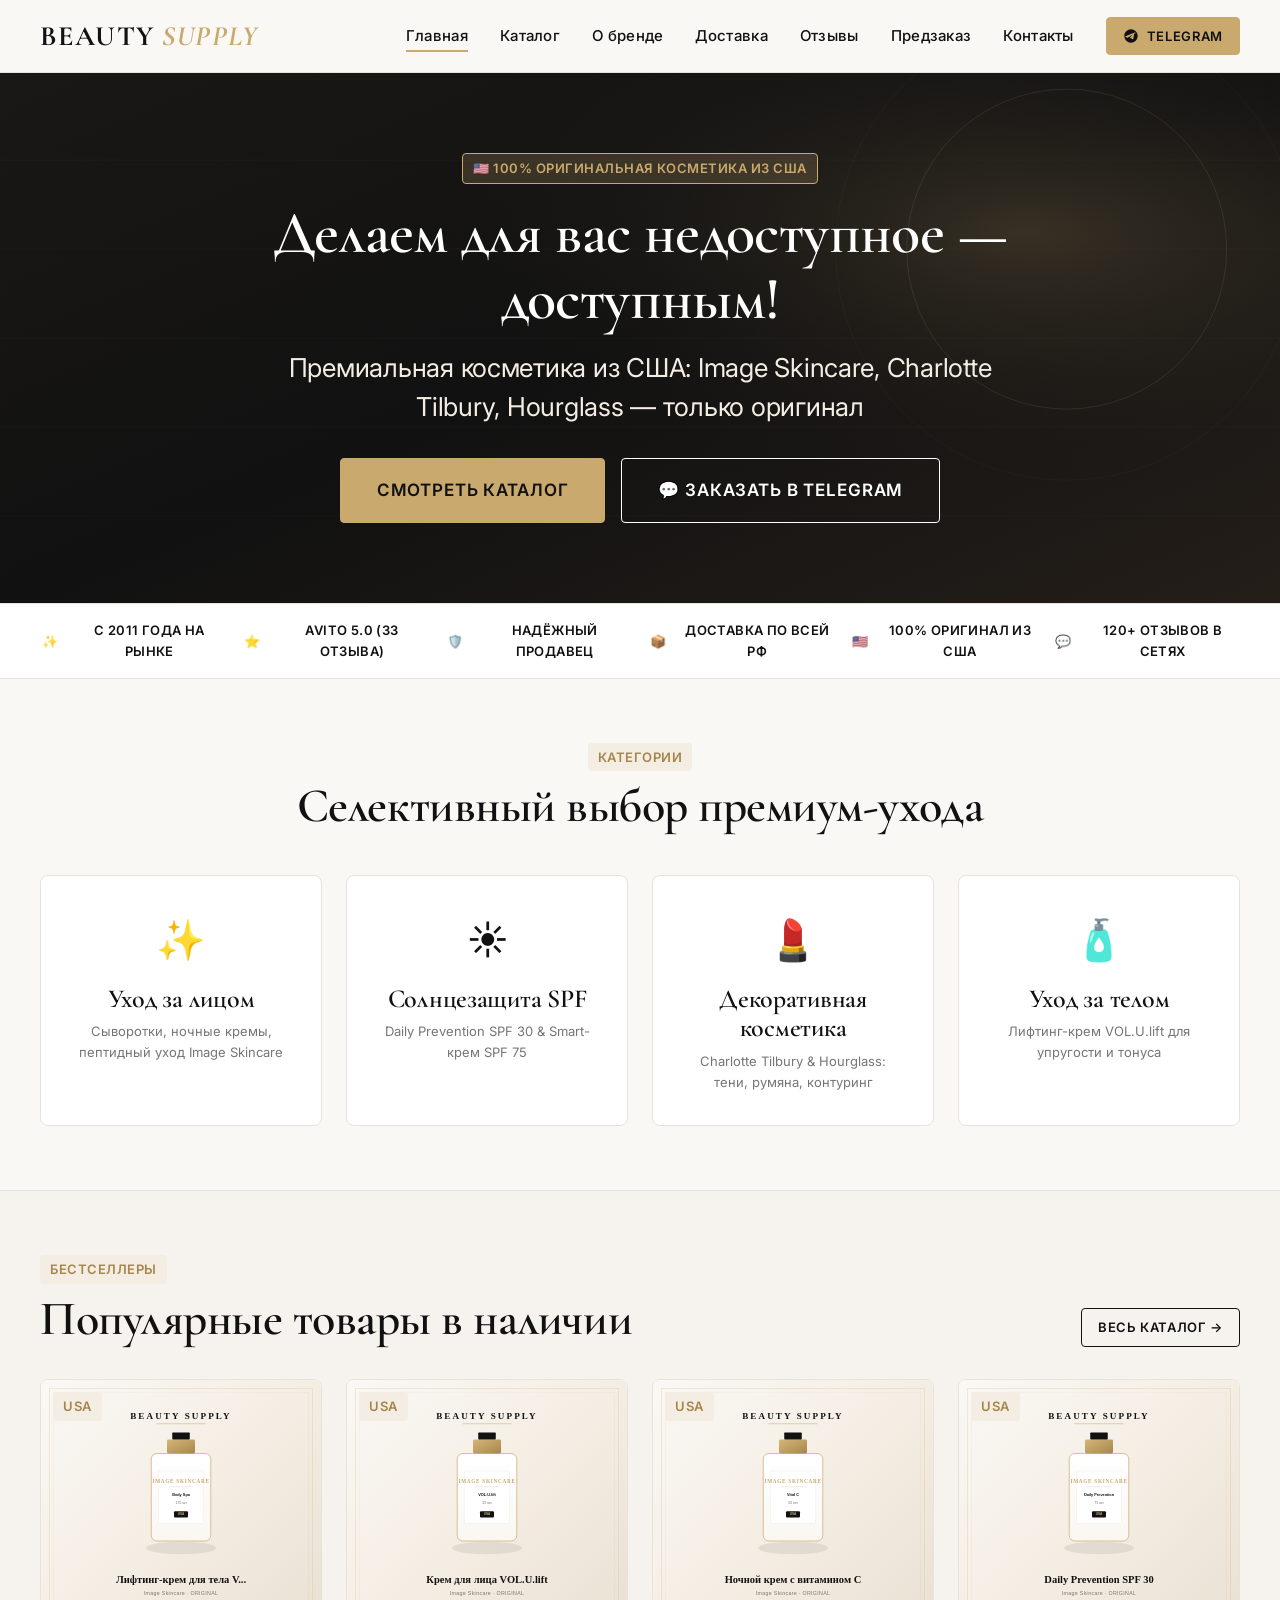
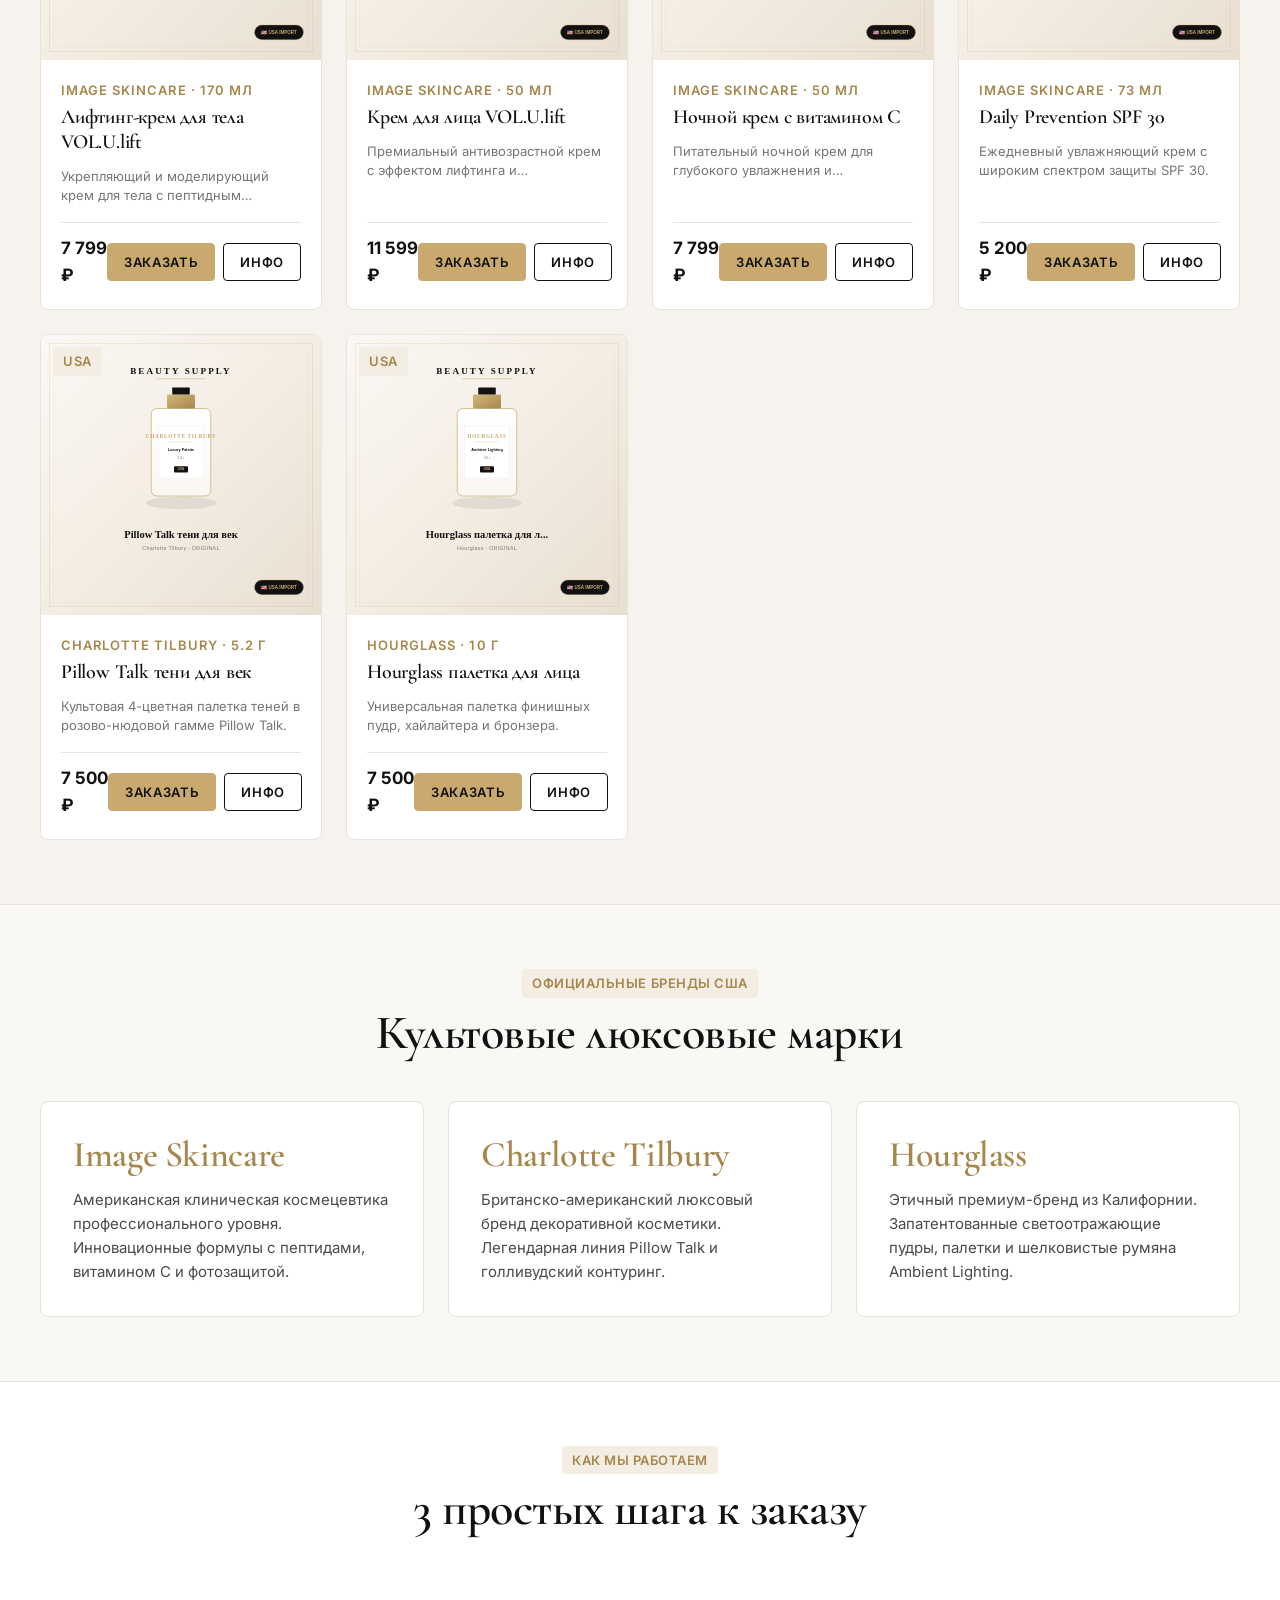
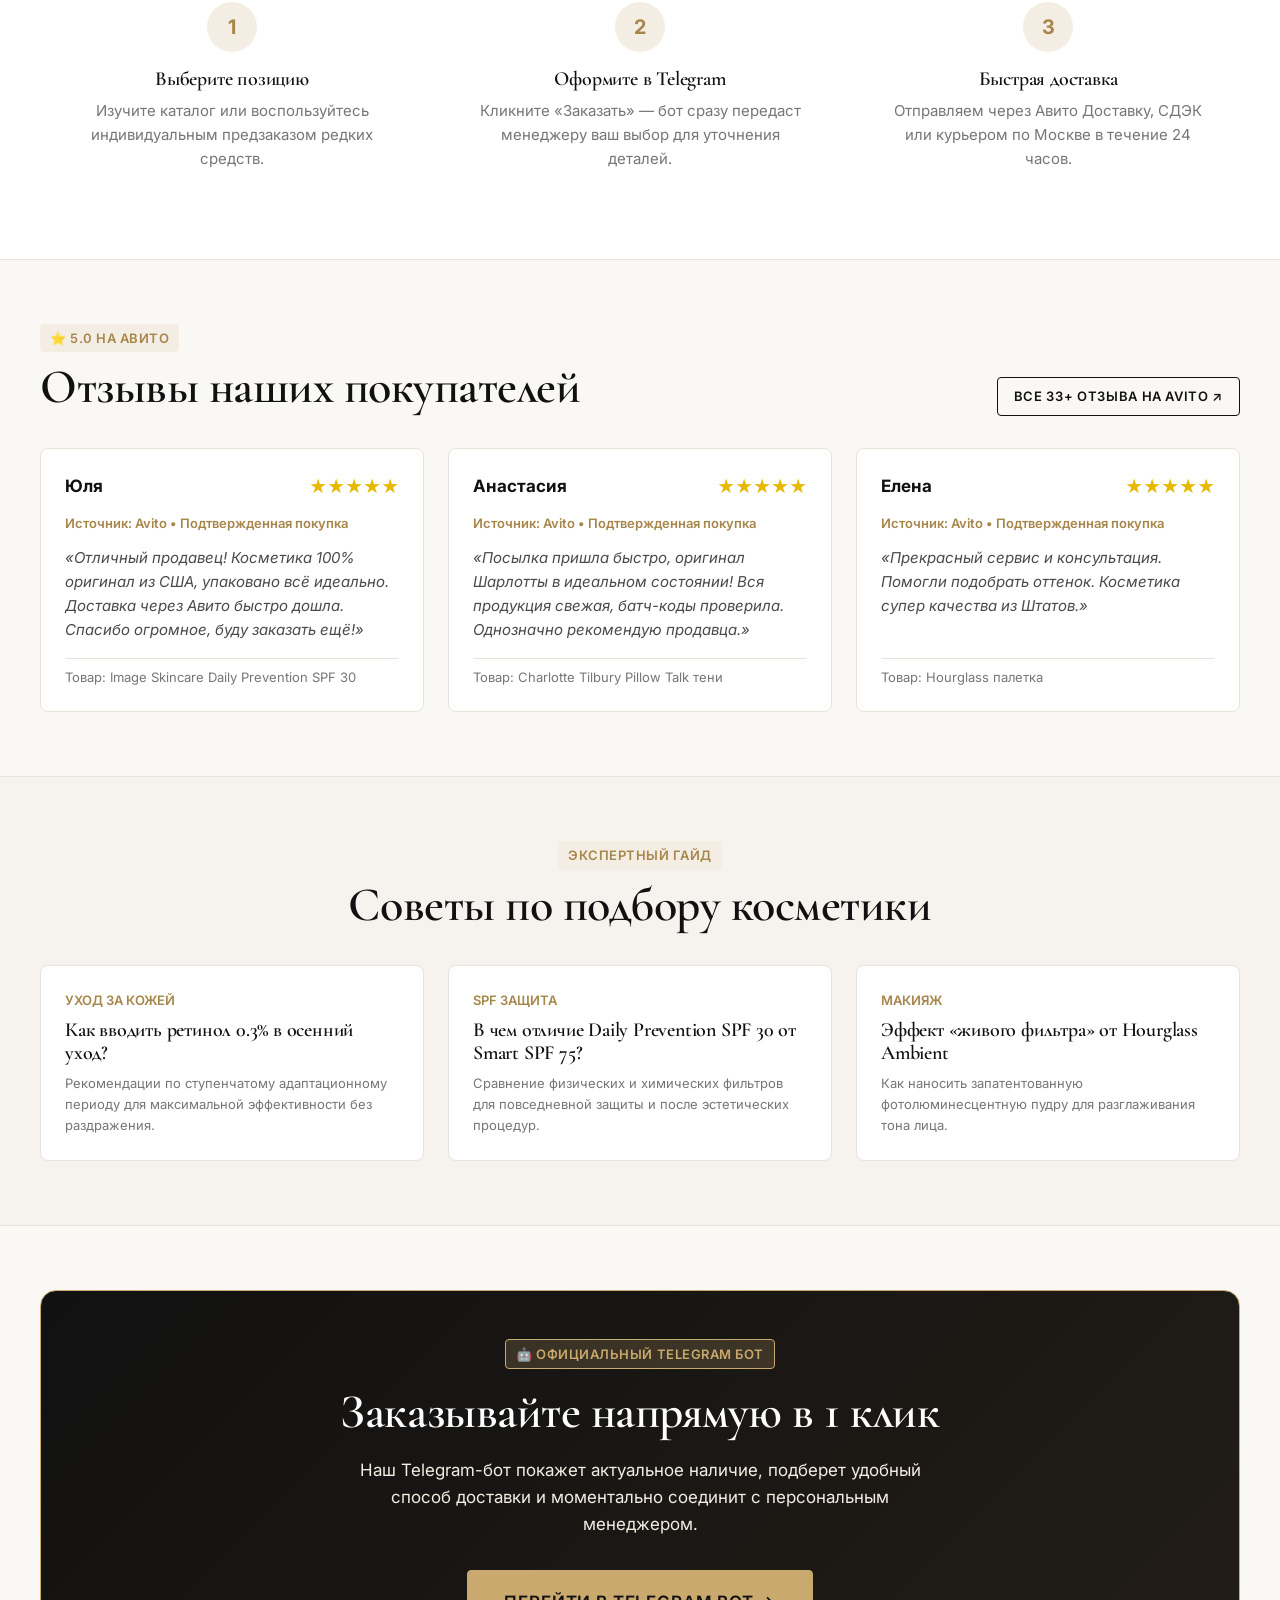
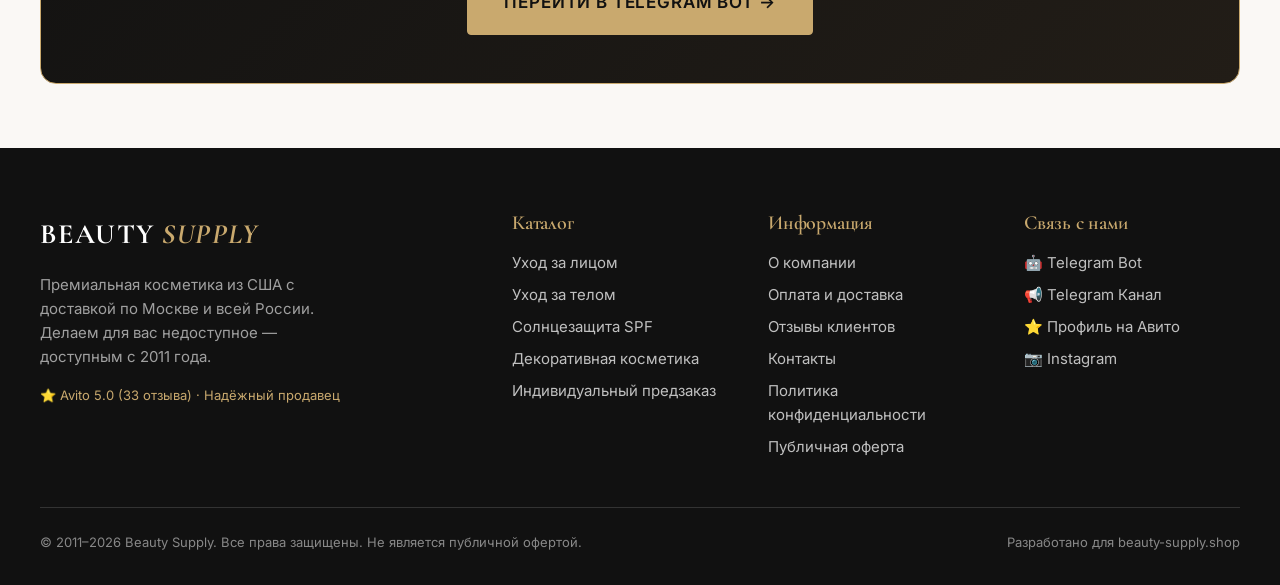
==== index.html @ a544a855 "feat: homepage with hero, trust bar, bestsellers, reviews Co-authored-by: arena-agent <297053741+are" ====
<!DOCTYPE html>
<html lang="ru">
<head>
  <meta charset="UTF-8">
  <meta name="viewport" content="width=device-width, initial-scale=1.0">
  <title>Beauty Supply — Премиальная косметика из США в России</title>
  <meta name="description" content="Официальный поставщик оригинальной косметики из США: Image Skincare, Charlotte Tilbury, Hourglass. Доставка по Москве и всей России. Гарантия подлинности.">
  
  <!-- Canonical & Favicon -->
  <link rel="canonical" href="https://beautysupplymsk.github.io/1/">
  <link rel="icon" type="image/svg+xml" href="./assets/icons/favicon.svg">

  <!-- Open Graph / Social -->
  <meta property="og:type" content="website">
  <meta property="og:url" content="https://beautysupplymsk.github.io/1/">
  <meta property="og:title" content="Beauty Supply — Премиальная косметика из США">
  <meta property="og:description" content="Делаем для вас недоступное — доступным! Премиальная косметика из США: Image Skincare, Charlotte Tilbury, Hourglass.">
  <meta property="og:image" content="./assets/images/og-default.svg">

  <!-- Twitter Card -->
  <meta name="twitter:card" content="summary_large_image">
  <meta name="twitter:title" content="Beauty Supply — Премиальная косметика из США">
  <meta name="twitter:description" content="Делаем для вас недоступное — доступным! 100% оригинал из США.">
  <meta name="twitter:image" content="./assets/images/og-default.svg">

  <!-- Stylesheets -->
  <link rel="stylesheet" href="./styles/main.css">

  <!-- Structured Data: Organization -->
  <script type="application/ld+json">
  {
    "@context": "https://schema.org",
    "@type": "Organization",
    "name": "Beauty Supply",
    "url": "https://beautysupplymsk.github.io/1/",
    "logo": "https://beautysupplymsk.github.io/1/assets/icons/favicon.svg",
    "description": "Премиальная косметика из США с доставкой по Москве и всей России. Делаем для вас недоступное — доступным!",
    "sameAs": [
      "https://t.me/beautysupplymsk",
      "https://instagram.com/beautysupplymsk",
      "https://www.avito.ru/user/7d5cc17e554a6f4d901ec51bdd907f7b/profile"
    ],
    "aggregateRating": {
      "@type": "AggregateRating",
      "ratingValue": "5.0",
      "reviewCount": "33",
      "bestRating": "5",
      "worstRating": "1"
    }
  }
  </script>

  <!-- [TODO:OWNER] Analytics Placeholders -->
  <!-- Yandex.Metrika counter -->
  <!--
  <script type="text/javascript">
     (function(m,e,t,r,i,k,a){m[i]=m[i]||function(){(m[i].a=m[i].a||[]).push(arguments)};
     m[i].l=1*new Date();
     for (var j = 0; j < document.scripts.length; j++) {if (document.scripts[j].src === r) { return; }}
     k=e.createElement(t),a=e.getElementsByTagName(t)[0],k.async=1,k.src=r,a.parentNode.insertBefore(k,a)})
     (window, document, "script", "https://mc.yandex.ru/metrika/tag.js", "ym");
     ym([TODO:OWNER: COUNTER_ID], "init", { clickmap:true, trackLinks:true, accurateTrackBounce:true, webvisor:true });
  </script>
  -->
  <!-- GA4 counter -->
  <!--
  <script async src="https://www.googletagmanager.com/gtag/js?id=[TODO:OWNER: GA4_MEASUREMENT_ID]"></script>
  <script>
    window.dataLayer = window.dataLayer || [];
    function gtag(){dataLayer.push(arguments);}
    gtag('js', new Date());
    gtag('config', '[TODO:OWNER: GA4_MEASUREMENT_ID]');
  </script>
  -->
</head>
<body>

  <!-- Block 1: Header / Nav -->
  <header id="site-header" class="site-header"></header>

  <main>
    <!-- Block 2: Hero Section -->
    <section class="hero-section" style="background: url('./assets/images/hero.svg') center/cover no-repeat; color: #FFFFFF; padding: var(--space-20) 0; position: relative;">
      <div class="container" style="max-width: 900px; text-align: center;">
        <span class="badge" style="background: rgba(201,169,110,0.2); color: var(--color-accent); border: 1px solid var(--color-accent); margin-bottom: var(--space-4);">
          🇺🇸 100% Оригинальная Косметика из США
        </span>
        <h1 style="color: #FFFFFF; font-size: var(--text-hero); margin-bottom: var(--space-4); line-height: 1.1;">
          Делаем для вас недоступное — доступным!
        </h1>
        <h2 style="color: var(--color-accent-light); font-size: var(--text-xl); font-family: var(--font-body); font-weight: 400; margin-bottom: var(--space-8); max-width: 750px; margin-left: auto; margin-right: auto; line-height: 1.5;">
          Премиальная косметика из США: Image Skincare, Charlotte Tilbury, Hourglass — только оригинал
        </h2>
        <div class="flex flex-center" style="gap: var(--space-4); flex-wrap: wrap;">
          <a href="./pages/catalog.html" class="btn btn-accent btn-lg">
            Смотреть каталог
          </a>
          <a href="https://t.me/BEAUTYSUPPLYMSKBOT" target="_blank" rel="noopener noreferrer" class="btn btn-outline btn-lg" style="color: #FFFFFF; border-color: #FFFFFF;">
            💬 Заказать в Telegram
          </a>
        </div>
      </div>
    </section>

    <!-- Block 3: Trust Bar -->
    <div id="trust-bar-container"></div>

    <!-- Block 4: Categories Showcase -->
    <section class="section">
      <div class="container">
        <div style="text-align: center; margin-bottom: var(--space-10);">
          <span class="badge">Категории</span>
          <h2 style="margin-top: var(--space-2);">Селективный выбор премиум-ухода</h2>
        </div>
        <div class="grid" style="grid-template-columns: repeat(auto-fit, minmax(260px, 1fr));">
          <a href="./pages/catalog.html?category=face-care" class="category-card" style="background: var(--color-surface); border: 1px solid var(--color-border); padding: var(--space-8); border-radius: var(--radius-md); text-align: center; transition: all var(--transition-normal);">
            <div style="font-size: 2.5rem; margin-bottom: var(--space-3);">✨</div>
            <h3 style="font-size: var(--text-xl); margin-bottom: var(--space-2);">Уход за лицом</h3>
            <p style="font-size: var(--text-xs); color: var(--color-muted);">Сыворотки, ночные кремы, пептидный уход Image Skincare</p>
          </a>
          <a href="./pages/catalog.html?category=spf" class="category-card" style="background: var(--color-surface); border: 1px solid var(--color-border); padding: var(--space-8); border-radius: var(--radius-md); text-align: center; transition: all var(--transition-normal);">
            <div style="font-size: 2.5rem; margin-bottom: var(--space-3);">☀️</div>
            <h3 style="font-size: var(--text-xl); margin-bottom: var(--space-2);">Солнцезащита SPF</h3>
            <p style="font-size: var(--text-xs); color: var(--color-muted);">Daily Prevention SPF 30 & Smart-крем SPF 75</p>
          </a>
          <a href="./pages/catalog.html?category=makeup" class="category-card" style="background: var(--color-surface); border: 1px solid var(--color-border); padding: var(--space-8); border-radius: var(--radius-md); text-align: center; transition: all var(--transition-normal);">
            <div style="font-size: 2.5rem; margin-bottom: var(--space-3);">💄</div>
            <h3 style="font-size: var(--text-xl); margin-bottom: var(--space-2);">Декоративная косметика</h3>
            <p style="font-size: var(--text-xs); color: var(--color-muted);">Charlotte Tilbury & Hourglass: тени, румяна, контуринг</p>
          </a>
          <a href="./pages/catalog.html?category=body-care" class="category-card" style="background: var(--color-surface); border: 1px solid var(--color-border); padding: var(--space-8); border-radius: var(--radius-md); text-align: center; transition: all var(--transition-normal);">
            <div style="font-size: 2.5rem; margin-bottom: var(--space-3);">🧴</div>
            <h3 style="font-size: var(--text-xl); margin-bottom: var(--space-2);">Уход за телом</h3>
            <p style="font-size: var(--text-xs); color: var(--color-muted);">Лифтинг-крем VOL.U.lift для упругости и тонуса</p>
          </a>
        </div>
      </div>
    </section>

    <!-- Block 5: Bestsellers Section -->
    <section class="section" style="background-color: var(--color-surface-elevated); border-top: 1px solid var(--color-border); border-bottom: 1px solid var(--color-border);">
      <div class="container">
        <div style="display: flex; justify-content: space-between; align-items: flex-end; margin-bottom: var(--space-8); flex-wrap: wrap; gap: var(--space-4);">
          <div>
            <span class="badge">Бестселлеры</span>
            <h2 style="margin-top: var(--space-2);">Популярные товары в наличии</h2>
          </div>
          <a href="./pages/catalog.html" class="btn btn-outline btn-sm">Весь каталог →</a>
        </div>
        
        <div id="bestsellers-grid" class="grid" style="grid-template-columns: repeat(auto-fill, minmax(280px, 1fr));">
          <!-- Populated via JS -->
        </div>
      </div>
    </section>

    <!-- Block 6: Brands Showcase -->
    <section class="section">
      <div class="container">
        <div style="text-align: center; margin-bottom: var(--space-10);">
          <span class="badge">Официальные бренды США</span>
          <h2 style="margin-top: var(--space-2);">Культовые люксовые марки</h2>
        </div>
        <div class="grid" style="grid-template-columns: repeat(auto-fit, minmax(300px, 1fr));">
          <div style="background: var(--color-surface); padding: var(--space-8); border: 1px solid var(--color-border); border-radius: var(--radius-md);">
            <h3 style="font-size: var(--text-2xl); color: var(--color-accent-dark); margin-bottom: var(--space-3);">Image Skincare</h3>
            <p style="font-size: var(--text-sm);">Американская клиническая космецевтика профессионального уровня. Инновационные формулы с пептидами, витамином C и фотозащитой.</p>
          </div>
          <div style="background: var(--color-surface); padding: var(--space-8); border: 1px solid var(--color-border); border-radius: var(--radius-md);">
            <h3 style="font-size: var(--text-2xl); color: var(--color-accent-dark); margin-bottom: var(--space-3);">Charlotte Tilbury</h3>
            <p style="font-size: var(--text-sm);">Британско-американский люксовый бренд декоративной косметики. Легендарная линия Pillow Talk и голливудский контуринг.</p>
          </div>
          <div style="background: var(--color-surface); padding: var(--space-8); border: 1px solid var(--color-border); border-radius: var(--radius-md);">
            <h3 style="font-size: var(--text-2xl); color: var(--color-accent-dark); margin-bottom: var(--space-3);">Hourglass</h3>
            <p style="font-size: var(--text-sm);">Этичный премиум-бренд из Калифорнии. Запатентованные светоотражающие пудры, палетки и шелковистые румяна Ambient Lighting.</p>
          </div>
        </div>
      </div>
    </section>

    <!-- Block 7: How It Works / Order Process -->
    <section class="section" style="background: var(--color-surface); border-top: 1px solid var(--color-border); border-bottom: 1px solid var(--color-border);">
      <div class="container">
        <div style="text-align: center; margin-bottom: var(--space-10);">
          <span class="badge">Как мы работаем</span>
          <h2 style="margin-top: var(--space-2);">3 простых шага к заказу</h2>
        </div>
        <div class="grid" style="grid-template-columns: repeat(auto-fit, minmax(260px, 1fr)); text-align: center;">
          <div style="padding: var(--space-6);">
            <div style="width: 50px; height: 50px; border-radius: 50%; background: var(--color-accent-light); color: var(--color-accent-dark); display: flex; align-items: center; justify-content: center; font-weight: 700; font-size: 1.25rem; margin: 0 auto var(--space-4);">1</div>
            <h3 style="font-size: var(--text-lg); margin-bottom: var(--space-2);">Выберите позицию</h3>
            <p style="font-size: var(--text-sm); color: var(--color-muted);">Изучите каталог или воспользуйтесь индивидуальным предзаказом редких средств.</p>
          </div>
          <div style="padding: var(--space-6);">
            <div style="width: 50px; height: 50px; border-radius: 50%; background: var(--color-accent-light); color: var(--color-accent-dark); display: flex; align-items: center; justify-content: center; font-weight: 700; font-size: 1.25rem; margin: 0 auto var(--space-4);">2</div>
            <h3 style="font-size: var(--text-lg); margin-bottom: var(--space-2);">Оформите в Telegram</h3>
            <p style="font-size: var(--text-sm); color: var(--color-muted);">Кликните «Заказать» — бот сразу передаст менеджеру ваш выбор для уточнения деталей.</p>
          </div>
          <div style="padding: var(--space-6);">
            <div style="width: 50px; height: 50px; border-radius: 50%; background: var(--color-accent-light); color: var(--color-accent-dark); display: flex; align-items: center; justify-content: center; font-weight: 700; font-size: 1.25rem; margin: 0 auto var(--space-4);">3</div>
            <h3 style="font-size: var(--text-lg); margin-bottom: var(--space-2);">Быстрая доставка</h3>
            <p style="font-size: var(--text-sm); color: var(--color-muted);">Отправляем через Авито Доставку, СДЭК или курьером по Москве в течение 24 часов.</p>
          </div>
        </div>
      </div>
    </section>

    <!-- Block 8: Reviews Section -->
    <section class="section">
      <div class="container">
        <div style="display: flex; justify-content: space-between; align-items: flex-end; margin-bottom: var(--space-8); flex-wrap: wrap; gap: var(--space-4);">
          <div>
            <span class="badge">⭐ 5.0 на Авито</span>
            <h2 style="margin-top: var(--space-2);">Отзывы наших покупателей</h2>
          </div>
          <a href="https://www.avito.ru/user/7d5cc17e554a6f4d901ec51bdd907f7b/profile" target="_blank" rel="noopener noreferrer" class="btn btn-outline btn-sm">
            Все 33+ отзыва на Avito ↗
          </a>
        </div>
        <div id="reviews-grid" class="grid" style="grid-template-columns: repeat(auto-fit, minmax(300px, 1fr));">
          <!-- Populated via JS -->
        </div>
      </div>
    </section>

    <!-- Block 9: Beauty Guide Teaser -->
    <section class="section" style="background-color: var(--color-surface-elevated); border-top: 1px solid var(--color-border); border-bottom: 1px solid var(--color-border);">
      <div class="container">
        <div style="text-align: center; margin-bottom: var(--space-8);">
          <span class="badge">Экспертный гайд</span>
          <h2 style="margin-top: var(--space-2);">Советы по подбору косметики</h2>
        </div>
        <div class="grid" style="grid-template-columns: repeat(auto-fit, minmax(300px, 1fr));">
          <div style="background: var(--color-surface); padding: var(--space-6); border-radius: var(--radius-md); border: 1px solid var(--color-border);">
            <div style="color: var(--color-accent-dark); font-size: var(--text-xs); font-weight: 600; text-transform: uppercase; margin-bottom: var(--space-2);">Уход за кожей</div>
            <h3 style="font-size: var(--text-lg); margin-bottom: var(--space-2);">Как вводить ретинол 0.3% в осенний уход?</h3>
            <p style="font-size: var(--text-xs); color: var(--color-muted);">Рекомендации по ступенчатому адаптационному периоду для максимальной эффективности без раздражения.</p>
          </div>
          <div style="background: var(--color-surface); padding: var(--space-6); border-radius: var(--radius-md); border: 1px solid var(--color-border);">
            <div style="color: var(--color-accent-dark); font-size: var(--text-xs); font-weight: 600; text-transform: uppercase; margin-bottom: var(--space-2);">SPF Защита</div>
            <h3 style="font-size: var(--text-lg); margin-bottom: var(--space-2);">В чем отличие Daily Prevention SPF 30 от Smart SPF 75?</h3>
            <p style="font-size: var(--text-xs); color: var(--color-muted);">Сравнение физических и химических фильтров для повседневной защиты и после эстетических процедур.</p>
          </div>
          <div style="background: var(--color-surface); padding: var(--space-6); border-radius: var(--radius-md); border: 1px solid var(--color-border);">
            <div style="color: var(--color-accent-dark); font-size: var(--text-xs); font-weight: 600; text-transform: uppercase; margin-bottom: var(--space-2);">Макияж</div>
            <h3 style="font-size: var(--text-lg); margin-bottom: var(--space-2);">Эффект «живого фильтра» от Hourglass Ambient</h3>
            <p style="font-size: var(--text-xs); color: var(--color-muted);">Как наносить запатентованную фотолюминесцентную пудру для разглаживания тона лица.</p>
          </div>
        </div>
      </div>
    </section>

    <!-- Block 10: Telegram Call-To-Action Banner -->
    <section class="section">
      <div class="container">
        <div style="background: linear-gradient(135deg, #111111 0%, #221D17 100%); color: #FFFFFF; padding: var(--space-12) var(--container-pad); border-radius: var(--radius-lg); text-align: center; border: 1px solid var(--color-accent);">
          <span class="badge" style="background: rgba(201,169,110,0.2); color: var(--color-accent); border: 1px solid var(--color-accent); margin-bottom: var(--space-4);">
            🤖 Официальный Telegram Бот
          </span>
          <h2 style="color: #FFFFFF; font-size: var(--text-3xl); margin-bottom: var(--space-4);">
            Заказывайте напрямую в 1 клик
          </h2>
          <p style="color: var(--color-accent-light); max-width: 600px; margin: 0 auto var(--space-8); font-size: var(--text-base);">
            Наш Telegram-бот покажет актуальное наличие, подберет удобный способ доставки и моментально соединит с персональным менеджером.
          </p>
          <a href="https://t.me/BEAUTYSUPPLYMSKBOT" target="_blank" rel="noopener noreferrer" class="btn btn-accent btn-lg">
            Перейти в Telegram Bot →
          </a>
        </div>
      </div>
    </section>
  </main>

  <!-- Block 11: Footer -->
  <div id="site-footer"></div>

  <!-- Scripts -->
  <script src="./scripts/components.js"></script>
  <script src="./scripts/main.js"></script>
  <script>
    document.addEventListener('DOMContentLoaded', () => {
      renderNav('home');
      renderTrustBar('trust-bar-container');
      renderFooter();

      // Load bestsellers
      fetch('./assets/data/products.json')
        .then(res => res.json())
        .then(products => {
          const container = document.getElementById('bestsellers-grid');
          if (container) {
            const bestsellers = products.filter(p => p.isBestseller).slice(0, 6);
            container.innerHTML = bestsellers.map(p => renderProductCard(p)).join('');
          }
        })
        .catch(err => console.error('Error loading products:', err));

      // Load reviews
      fetch('./assets/data/reviews.json')
        .then(res => res.json())
        .then(reviews => {
          const container = document.getElementById('reviews-grid');
          if (container) {
            container.innerHTML = reviews.map(r => renderReviewCard(r)).join('');
          }
        })
        .catch(err => console.error('Error loading reviews:', err));
    });
  </script>
</body>
</html>
---- styles/main.css ----
@import './tokens.css';
@import './base.css';

/* Additional Header / Footer / Card / Layout components styling */

/* Site Navigation */
.site-header {
  position: sticky;
  top: 0;
  z-index: 100;
  background-color: rgba(250, 248, 245, 0.92);
  backdrop-filter: blur(10px);
  -webkit-backdrop-filter: blur(10px);
  border-bottom: 1px solid var(--color-border);
  transition: all var(--transition-normal);
}

.header-inner {
  display: flex;
  align-items: center;
  justify-content: space-between;
  height: 72px;
}

.brand-logo {
  font-family: var(--font-heading);
  font-size: 1.75rem;
  font-weight: 700;
  letter-spacing: 0.05em;
  color: var(--color-primary);
  display: flex;
  align-items: center;
  gap: var(--space-2);
}

.brand-logo .logo-accent {
  color: var(--color-accent);
  font-style: italic;
}

.nav-links {
  display: flex;
  align-items: center;
  gap: var(--space-8);
}

.nav-link {
  font-size: var(--text-sm);
  font-weight: 500;
  letter-spacing: 0.02em;
  color: var(--color-primary);
  position: relative;
  padding: 0.25rem 0;
}

.nav-link::after {
  content: '';
  position: absolute;
  bottom: 0;
  left: 0;
  width: 0;
  height: 2px;
  background-color: var(--color-accent);
  transition: width var(--transition-normal);
}

.nav-link:hover::after,
.nav-link.active::after {
  width: 100%;
}

.mobile-menu-toggle {
  display: none;
  flex-direction: column;
  justify-content: space-between;
  width: 24px;
  height: 18px;
  padding: 0;
}

.mobile-menu-toggle span {
  display: block;
  width: 100%;
  height: 2px;
  background-color: var(--color-primary);
  transition: all var(--transition-fast);
}

@media (max-width: 900px) {
  .mobile-menu-toggle {
    display: flex;
  }
  
  .nav-links {
    position: fixed;
    top: 72px;
    left: 0;
    right: 0;
    bottom: 0;
    background-color: var(--color-surface);
    flex-direction: column;
    align-items: flex-start;
    padding: var(--space-8) var(--container-pad);
    gap: var(--space-6);
    transform: translateY(-100%);
    opacity: 0;
    pointer-events: none;
    transition: all var(--transition-slow);
    z-index: 99;
  }

  .nav-links.is-open {
    transform: translateY(0);
    opacity: 1;
    pointer-events: auto;
  }

  .nav-link {
    font-size: var(--text-lg);
    width: 100%;
    padding-bottom: var(--space-2);
    border-bottom: 1px solid var(--color-border);
  }
}

/* Trust Bar */
.trust-bar {
  background-color: var(--color-surface);
  border-top: 1px solid var(--color-border);
  border-bottom: 1px solid var(--color-border);
  padding: var(--space-4) 0;
}

.trust-grid {
  display: grid;
  grid-template-columns: repeat(auto-fit, minmax(180px, 1fr));
  gap: var(--space-4);
  text-align: center;
}

.trust-item {
  display: flex;
  align-items: center;
  justify-content: center;
  gap: var(--space-3);
  font-size: var(--text-xs);
  font-weight: 600;
  letter-spacing: 0.03em;
  text-transform: uppercase;
  color: var(--color-primary);
}

.trust-icon {
  width: 20px;
  height: 20px;
  color: var(--color-accent);
  flex-shrink: 0;
}

/* Product Card Component */
.product-card {
  background-color: var(--color-surface);
  border: 1px solid var(--color-border);
  border-radius: var(--radius-md);
  overflow: hidden;
  display: flex;
  flex-direction: column;
  transition: all var(--transition-normal);
  position: relative;
}

.product-card:hover {
  border-color: var(--color-accent);
  box-shadow: var(--shadow-md);
  transform: translateY(-3px);
}

.product-card-image-wrap {
  position: relative;
  aspect-ratio: 1 / 1;
  background-color: var(--color-surface-elevated);
  overflow: hidden;
}

.product-card-image {
  width: 100%;
  height: 100%;
  object-fit: cover;
  transition: transform var(--transition-slow);
}

.product-card:hover .product-card-image {
  transform: scale(1.04);
}

.product-card-badge {
  position: absolute;
  top: var(--space-3);
  left: var(--space-3);
  z-index: 2;
}

.product-card-body {
  padding: var(--space-5);
  display: flex;
  flex-direction: column;
  flex-grow: 1;
}

.product-card-brand {
  font-size: var(--text-xs);
  font-weight: 600;
  text-transform: uppercase;
  letter-spacing: 0.08em;
  color: var(--color-accent-dark);
  margin-bottom: var(--space-1);
}

.product-card-title {
  font-family: var(--font-heading);
  font-size: var(--text-lg);
  font-weight: 600;
  line-height: 1.25;
  color: var(--color-primary);
  margin-bottom: var(--space-3);
}

.product-card-desc {
  font-size: var(--text-xs);
  color: var(--color-muted);
  margin-bottom: var(--space-4);
  line-height: 1.5;
  display: -webkit-box;
  -webkit-line-clamp: 2;
  -webkit-box-orient: vertical;
  overflow: hidden;
}

.product-card-footer {
  margin-top: auto;
  display: flex;
  align-items: center;
  justify-content: space-between;
  padding-top: var(--space-3);
  border-top: 1px solid var(--color-border);
}

.product-card-price {
  font-size: var(--text-base);
  font-weight: 700;
  color: var(--color-primary);
}

/* Site Footer */
.site-footer {
  background-color: var(--color-primary);
  color: var(--color-surface);
  padding-top: var(--space-16);
  padding-bottom: var(--space-8);
  margin-top: auto;
}

.footer-grid {
  display: grid;
  grid-template-columns: 2fr repeat(3, 1fr);
  gap: var(--space-10);
  margin-bottom: var(--space-12);
}

@media (max-width: 900px) {
  .footer-grid {
    grid-template-columns: 1fr 1fr;
  }
}

@media (max-width: 600px) {
  .footer-grid {
    grid-template-columns: 1fr;
  }
}

.footer-brand p {
  color: #A0A0A0;
  margin-top: var(--space-4);
  font-size: var(--text-sm);
  max-width: 320px;
}

.footer-col-title {
  font-family: var(--font-heading);
  font-size: var(--text-lg);
  color: var(--color-accent);
  margin-bottom: var(--space-4);
}

.footer-links {
  display: flex;
  flex-direction: column;
  gap: var(--space-2);
}

.footer-links a {
  color: #C0C0C0;
  font-size: var(--text-sm);
}

.footer-links a:hover {
  color: var(--color-accent);
}

.footer-bottom {
  border-top: 1px solid #333333;
  padding-top: var(--space-6);
  display: flex;
  align-items: center;
  justify-content: space-between;
  font-size: var(--text-xs);
  color: #888888;
}

@media (max-width: 600px) {
  .footer-bottom {
    flex-direction: column;
    gap: var(--space-4);
    text-align: center;
  }
}
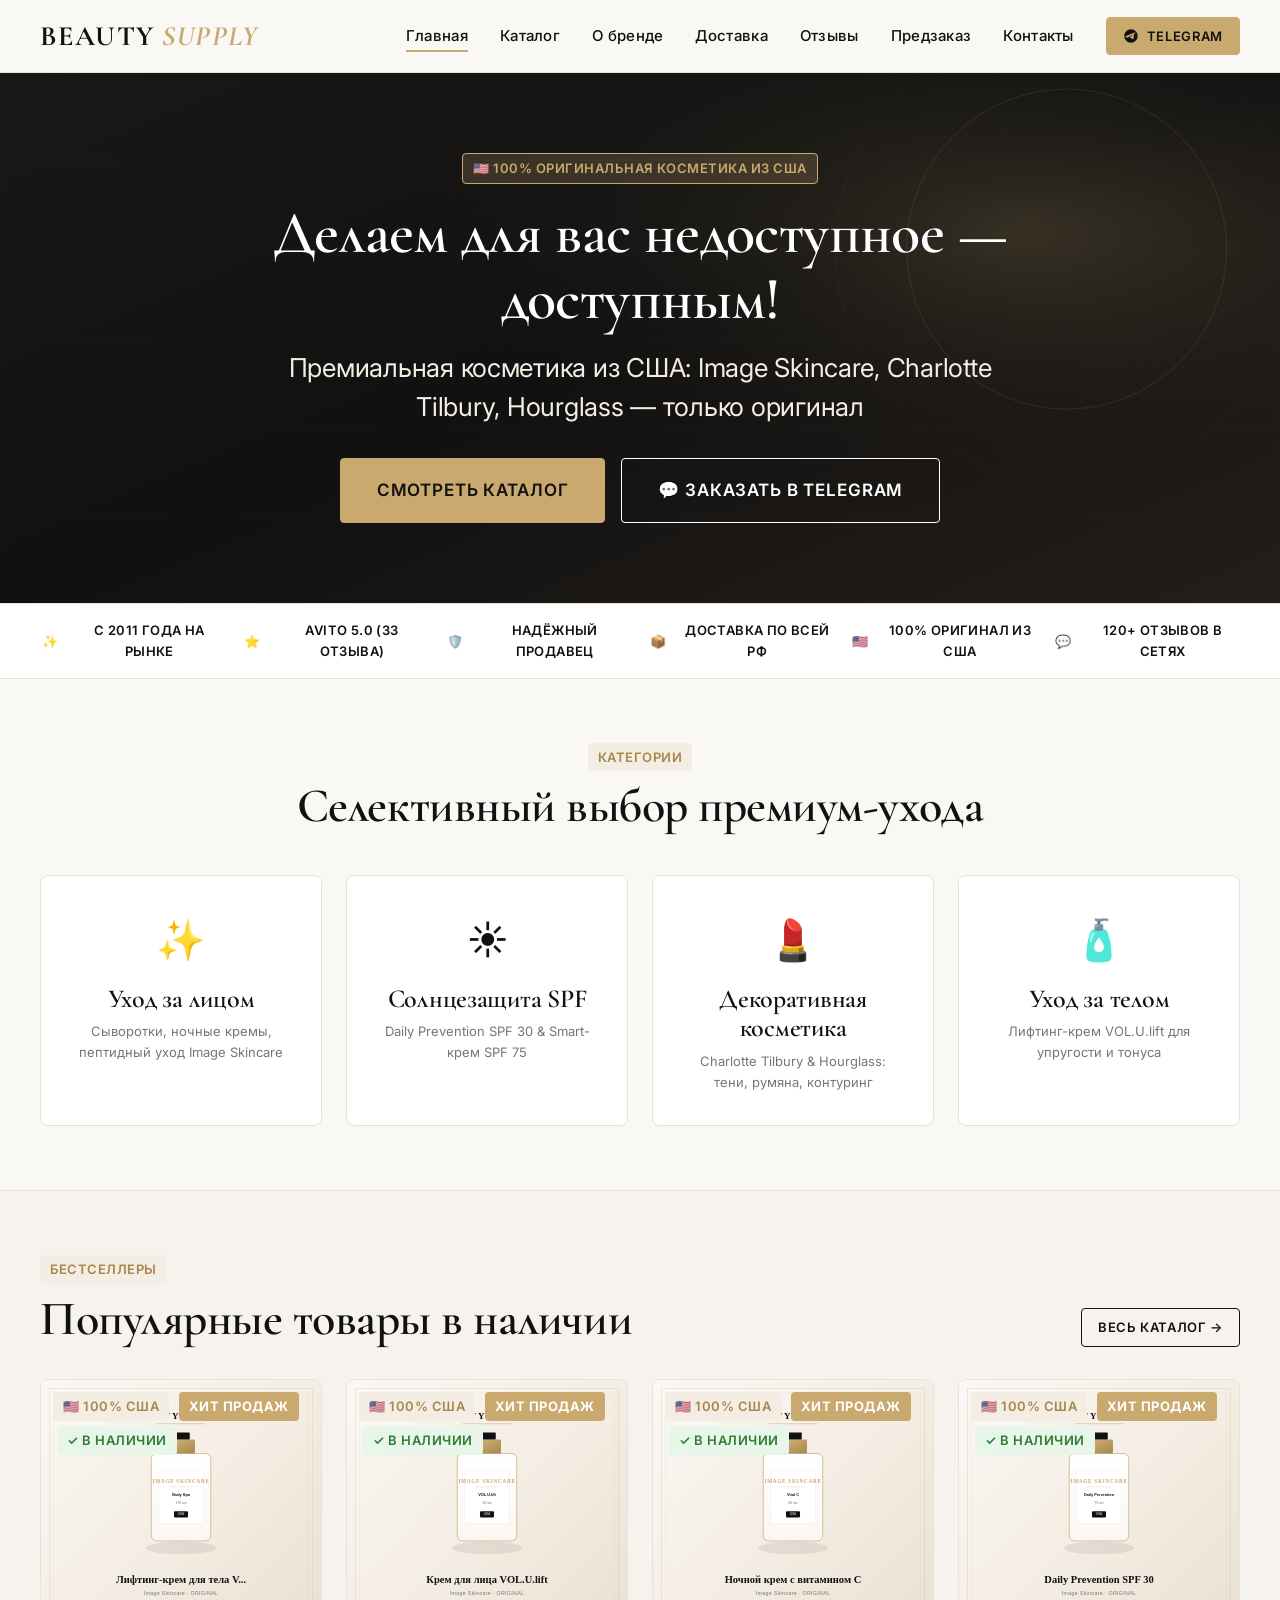
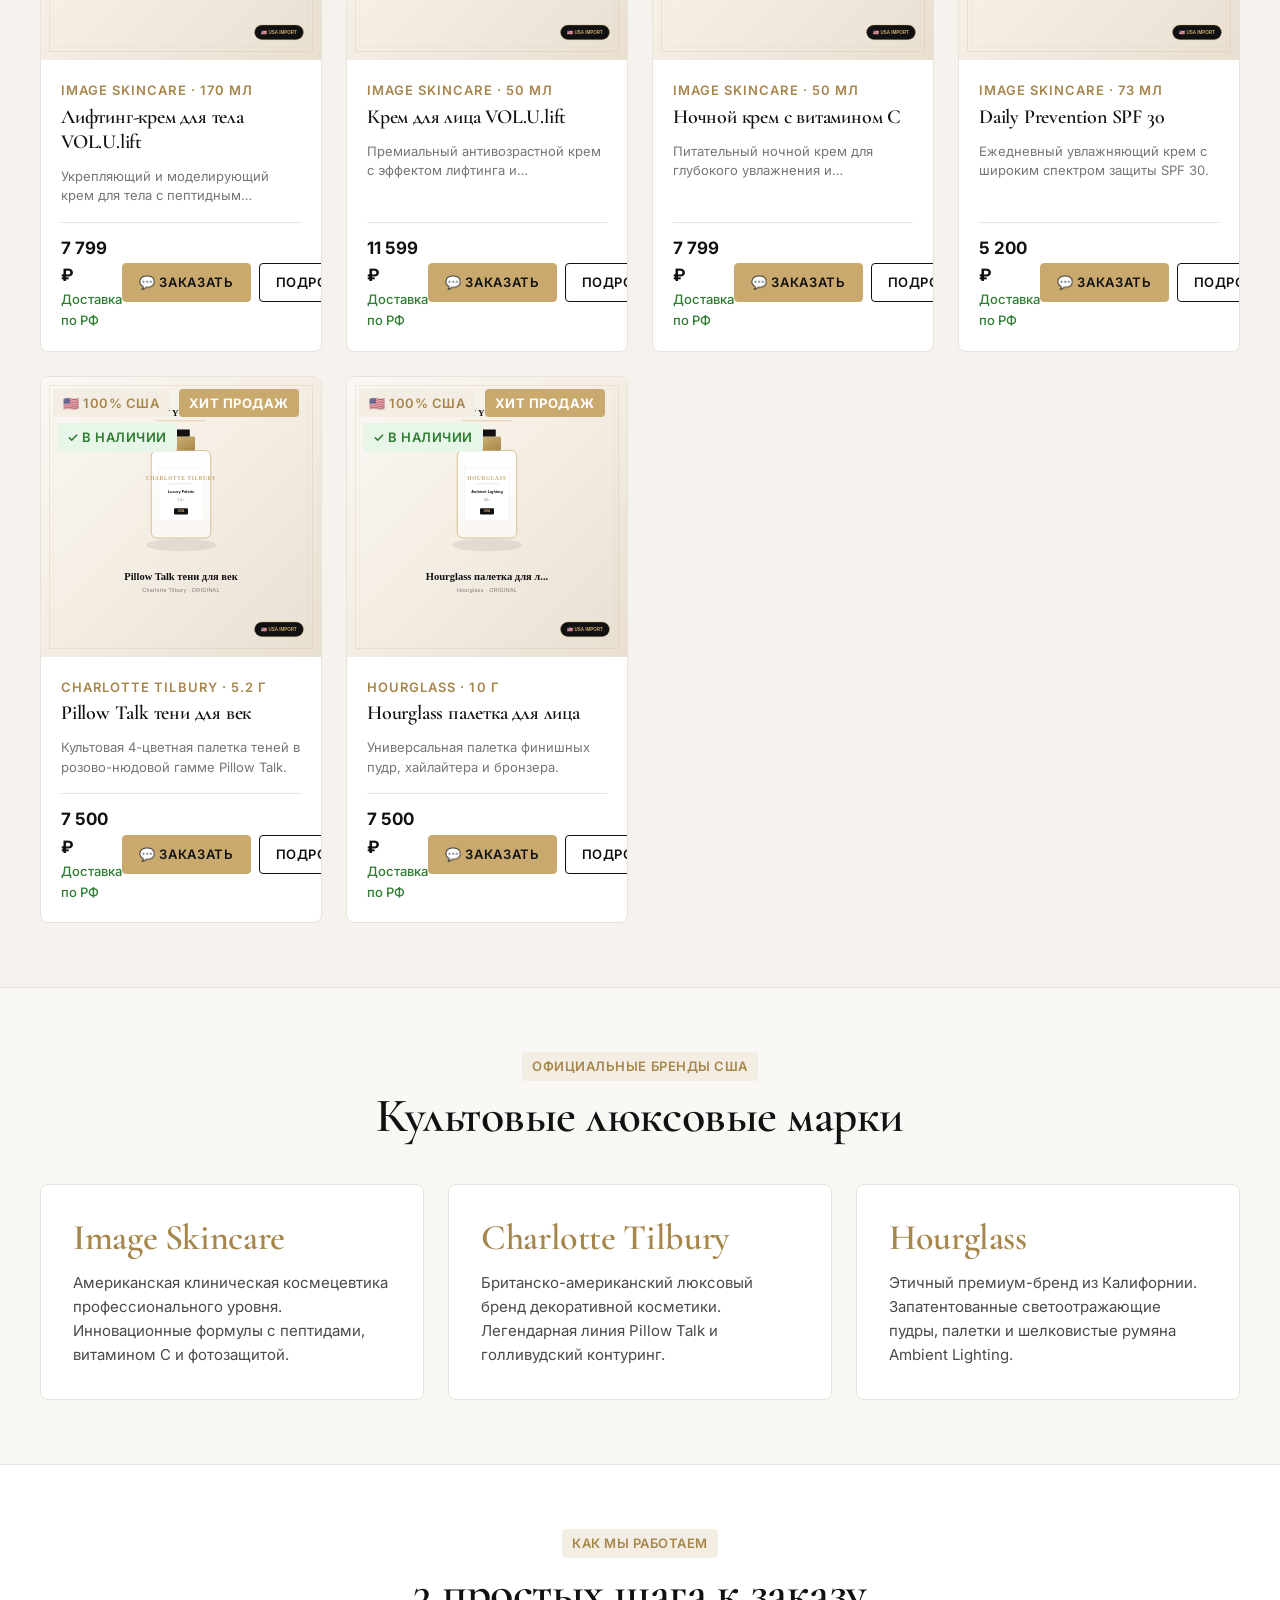
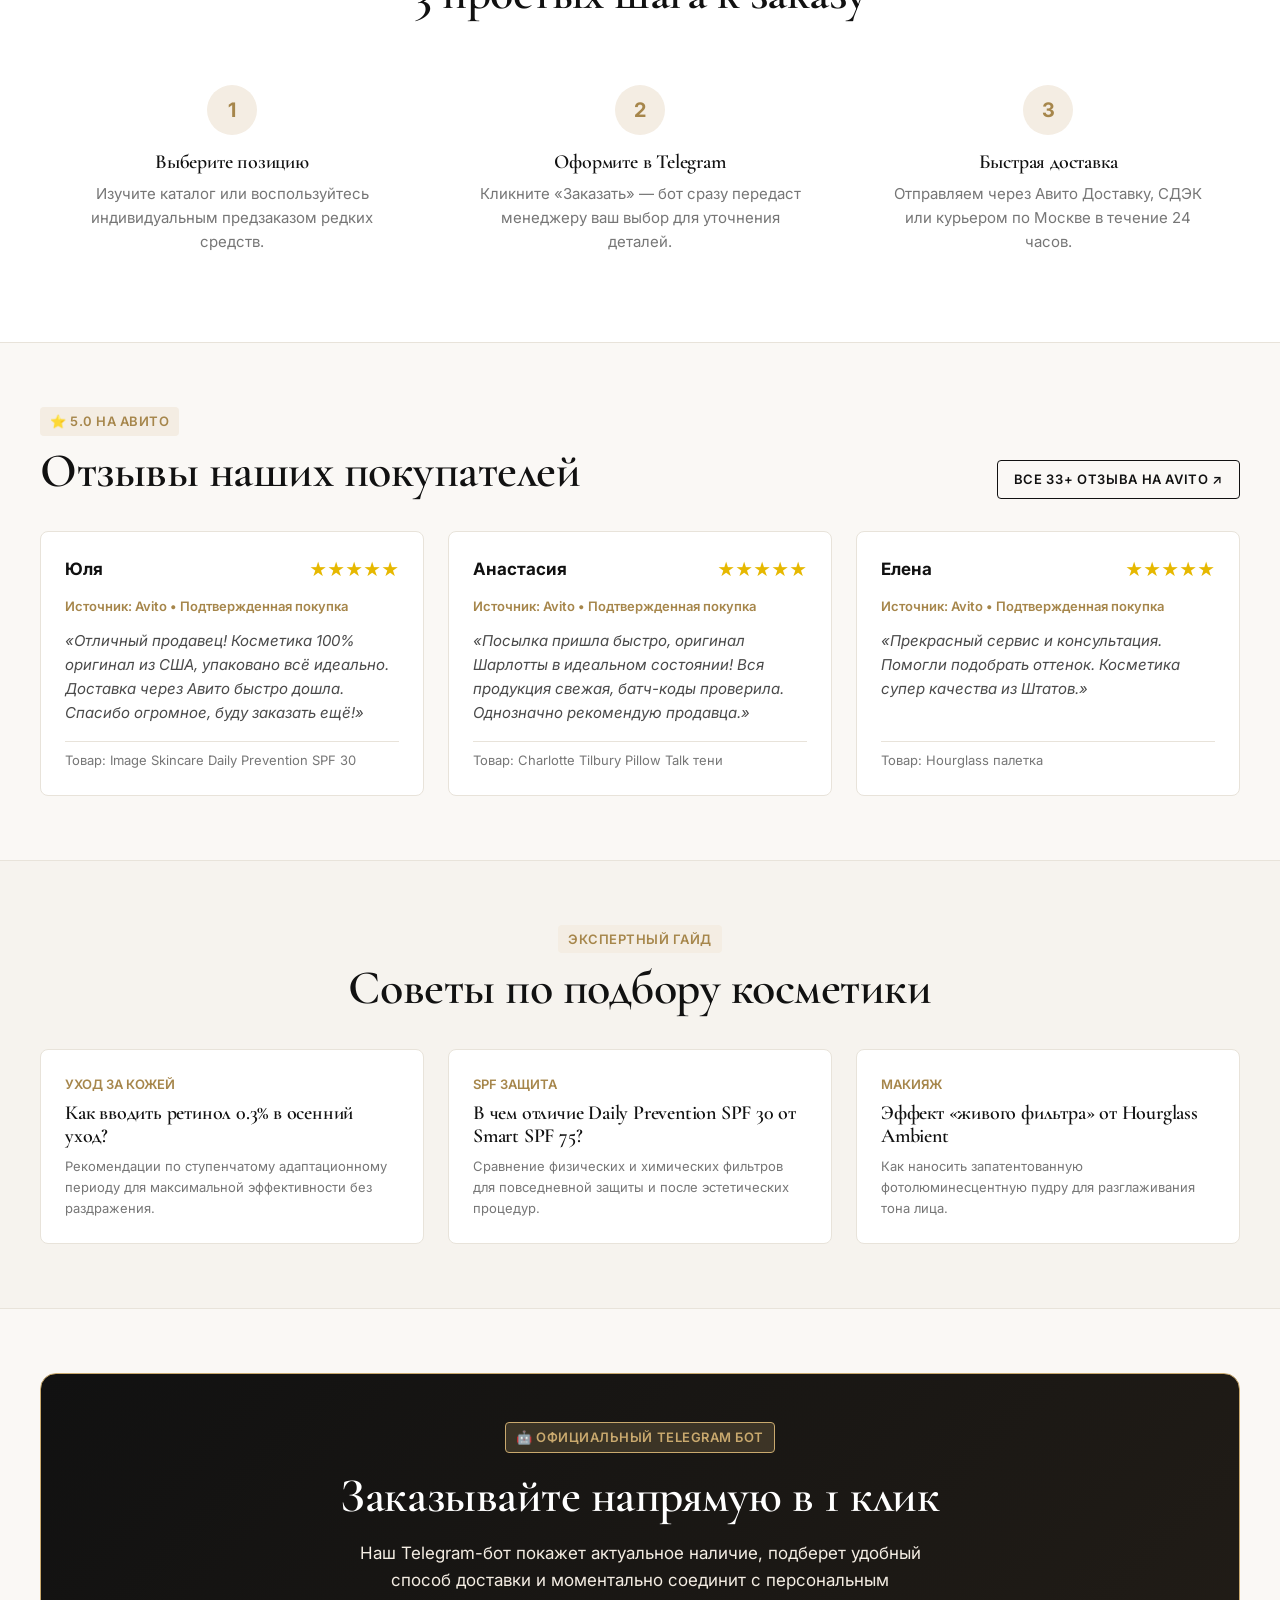
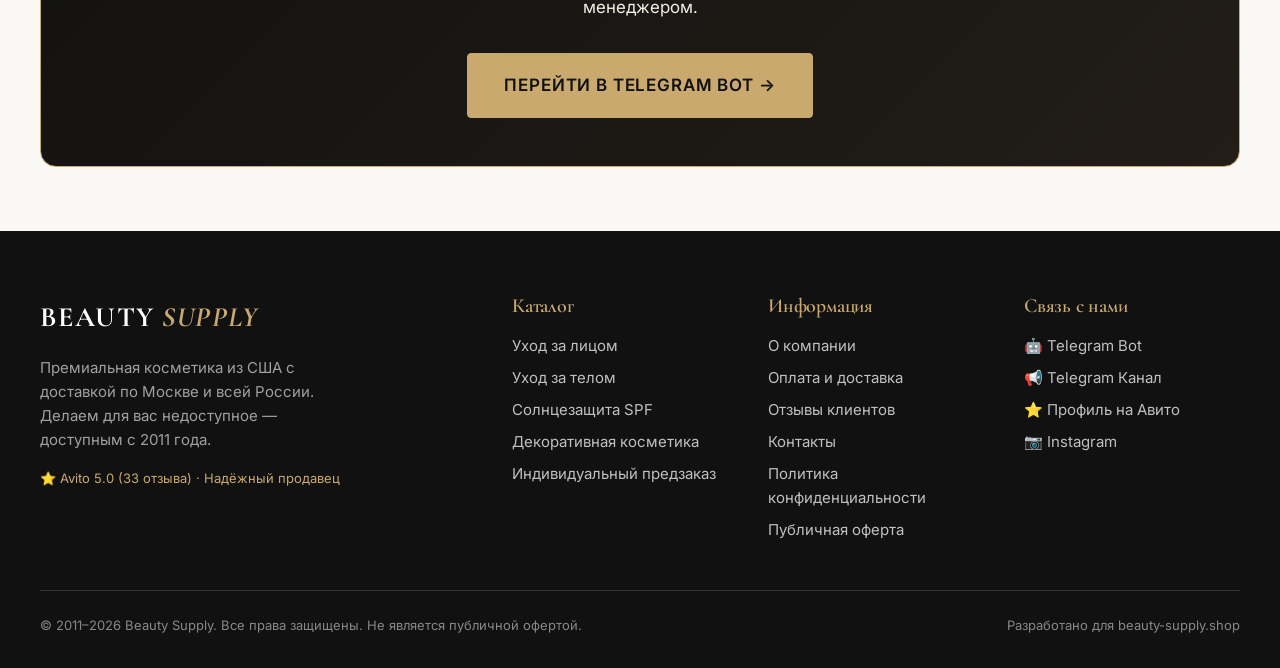
==== commit f8ba6420: "seo(pages): enrich HTML pages with meta descriptions, Open Graph, Twitter Cards and clean placeholde" ====
--- a/index.html
+++ b/index.html
@@ -7,21 +7,21 @@
   <meta name="description" content="Официальный поставщик оригинальной косметики из США: Image Skincare, Charlotte Tilbury, Hourglass. Доставка по Москве и всей России. Гарантия подлинности.">
   
   <!-- Canonical & Favicon -->
-  <link rel="canonical" href="https://beautysupplymsk.github.io/1/">
+  <link rel="canonical" href="https://beautysupplymsk.github.io/s/">
   <link rel="icon" type="image/svg+xml" href="./assets/icons/favicon.svg">
 
   <!-- Open Graph / Social -->
   <meta property="og:type" content="website">
-  <meta property="og:url" content="https://beautysupplymsk.github.io/1/">
+  <meta property="og:url" content="https://beautysupplymsk.github.io/s/">
   <meta property="og:title" content="Beauty Supply — Премиальная косметика из США">
   <meta property="og:description" content="Делаем для вас недоступное — доступным! Премиальная косметика из США: Image Skincare, Charlotte Tilbury, Hourglass.">
-  <meta property="og:image" content="./assets/images/og-default.svg">
+  <meta property="og:image" content="https://beautysupplymsk.github.io/s/assets/images/og-default.svg">
 
   <!-- Twitter Card -->
   <meta name="twitter:card" content="summary_large_image">
   <meta name="twitter:title" content="Beauty Supply — Премиальная косметика из США">
   <meta name="twitter:description" content="Делаем для вас недоступное — доступным! 100% оригинал из США.">
-  <meta name="twitter:image" content="./assets/images/og-default.svg">
+  <meta name="twitter:image" content="https://beautysupplymsk.github.io/s/assets/images/og-default.svg">
 
   <!-- Stylesheets -->
   <link rel="stylesheet" href="./styles/main.css">
@@ -32,8 +32,8 @@
     "@context": "https://schema.org",
     "@type": "Organization",
     "name": "Beauty Supply",
-    "url": "https://beautysupplymsk.github.io/1/",
-    "logo": "https://beautysupplymsk.github.io/1/assets/icons/favicon.svg",
+    "url": "https://beautysupplymsk.github.io/s/",
+    "logo": "https://beautysupplymsk.github.io/s/assets/icons/favicon.svg",
     "description": "Премиальная косметика из США с доставкой по Москве и всей России. Делаем для вас недоступное — доступным!",
     "sameAs": [
       "https://t.me/beautysupplymsk",
@@ -50,7 +50,7 @@
   }
   </script>
 
-  <!-- [TODO:OWNER] Analytics Placeholders -->
+  <!-- Analytics Configuration (Uncomment in production) -->
   <!-- Yandex.Metrika counter -->
   <!--
   <script type="text/javascript">
@@ -59,26 +59,27 @@
      for (var j = 0; j < document.scripts.length; j++) {if (document.scripts[j].src === r) { return; }}
      k=e.createElement(t),a=e.getElementsByTagName(t)[0],k.async=1,k.src=r,a.parentNode.insertBefore(k,a)})
      (window, document, "script", "https://mc.yandex.ru/metrika/tag.js", "ym");
-     ym([TODO:OWNER: COUNTER_ID], "init", { clickmap:true, trackLinks:true, accurateTrackBounce:true, webvisor:true });
+     ym(YOUR_YM_COUNTER_ID, "init", { clickmap:true, trackLinks:true, accurateTrackBounce:true, webvisor:true });
   </script>
   -->
   <!-- GA4 counter -->
   <!--
-  <script async src="https://www.googletagmanager.com/gtag/js?id=[TODO:OWNER: GA4_MEASUREMENT_ID]"></script>
+  <script async src="https://www.googletagmanager.com/gtag/js?id=YOUR_GA4_MEASUREMENT_ID"></script>
   <script>
     window.dataLayer = window.dataLayer || [];
     function gtag(){dataLayer.push(arguments);}
     gtag('js', new Date());
-    gtag('config', '[TODO:OWNER: GA4_MEASUREMENT_ID]');
+    gtag('config', 'YOUR_GA4_MEASUREMENT_ID');
   </script>
   -->
 </head>
 <body>
+  <a href="#main-content" class="skip-link">Перейти к основному содержимому</a>
 
   <!-- Block 1: Header / Nav -->
   <header id="site-header" class="site-header"></header>
 
-  <main>
+  <main id="main-content">
     <!-- Block 2: Hero Section -->
     <section class="hero-section" style="background: url('./assets/images/hero.svg') center/cover no-repeat; color: #FFFFFF; padding: var(--space-20) 0; position: relative;">
       <div class="container" style="max-width: 900px; text-align: center;">
--- a/styles/main.css
+++ b/styles/main.css
@@ -325,3 +325,39 @@
     text-align: center;
   }
 }
+
+/* ==========================================================================
+   Enhanced Product Cards & Accessibility Elevation
+   ========================================================================== */
+
+.product-card:focus-within {
+  border-color: var(--color-accent);
+  box-shadow: var(--shadow-md);
+  transform: translateY(-3px);
+}
+
+.product-card-badges {
+  position: absolute;
+  top: var(--space-3);
+  left: var(--space-3);
+  z-index: 2;
+  display: flex;
+  flex-wrap: wrap;
+  gap: 0.35rem;
+}
+
+.product-card-badge-top {
+  background-color: var(--color-accent);
+  color: #FFFFFF;
+  font-weight: 700;
+}
+
+.product-faq-card {
+  box-shadow: var(--shadow-sm);
+}
+
+.product-faq-card .faq-item:last-child {
+  border-bottom: none !important;
+  margin-bottom: 0 !important;
+  padding-bottom: 0 !important;
+}
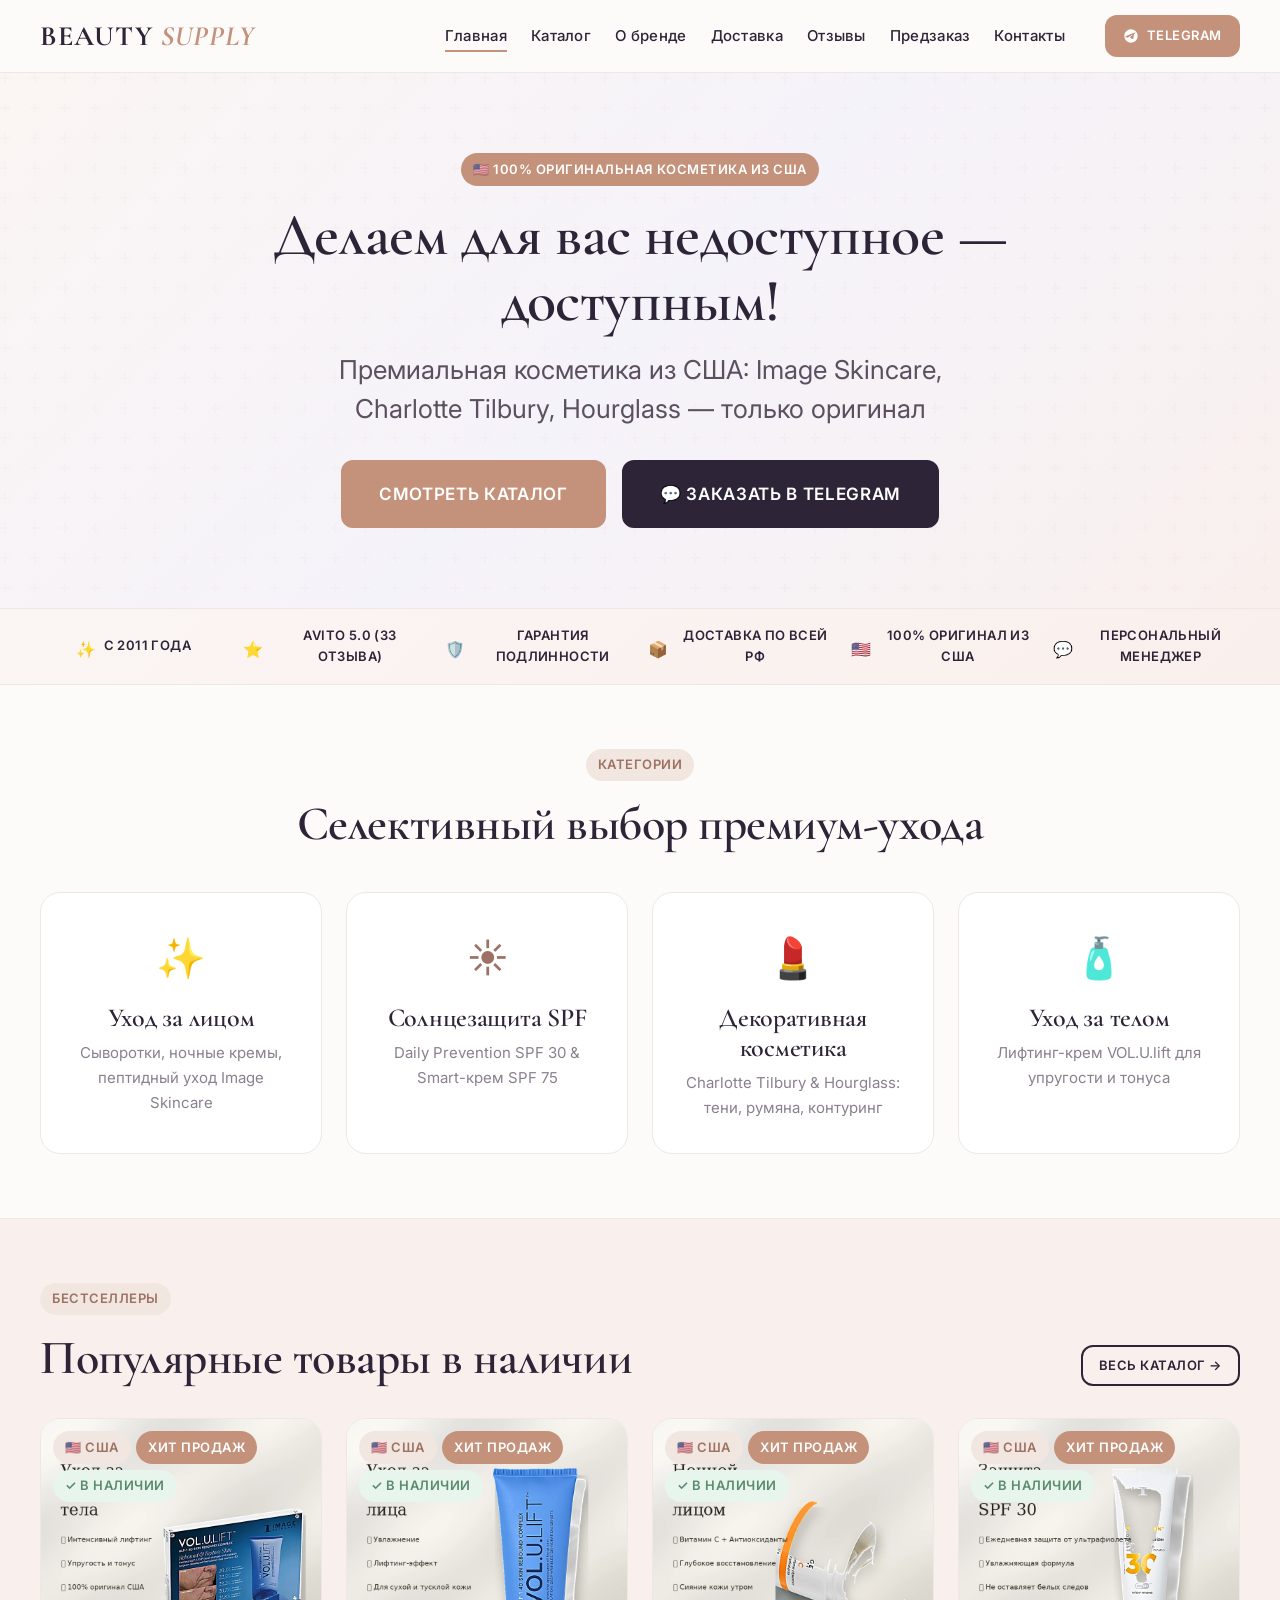
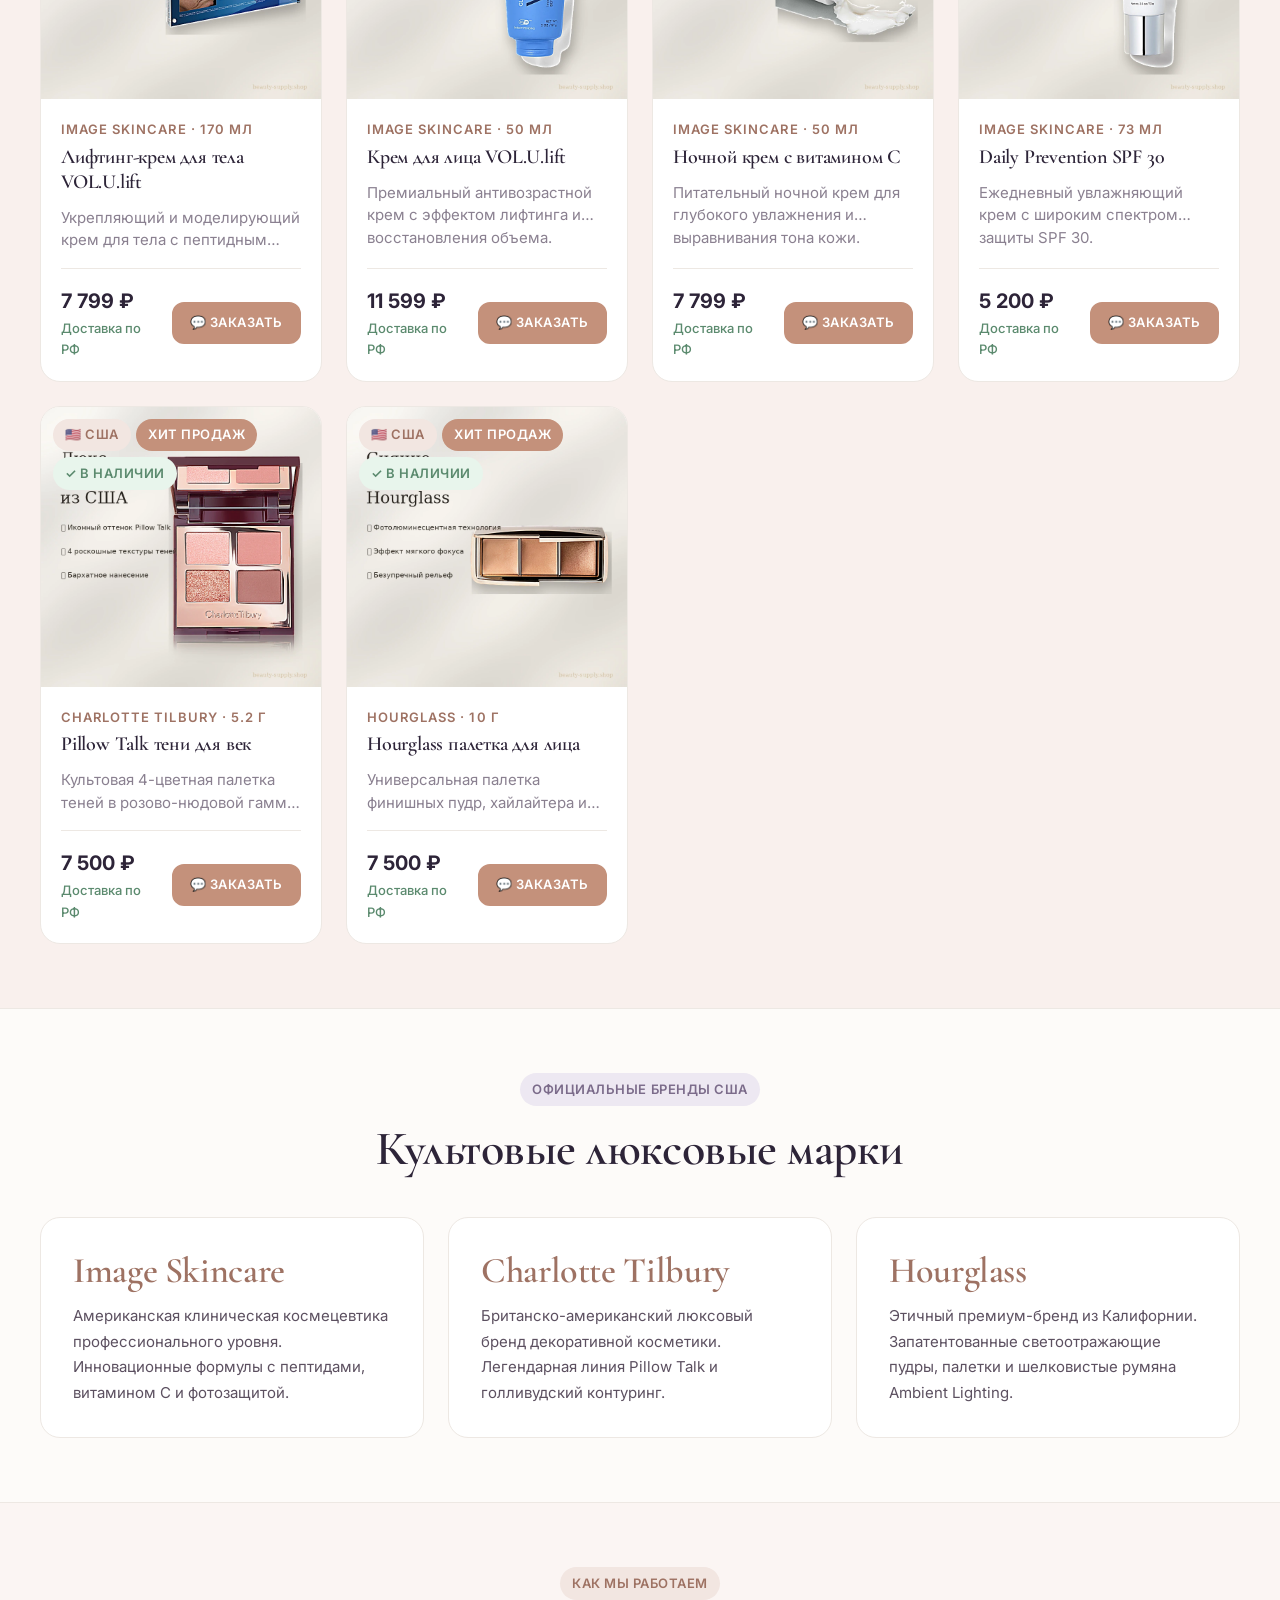
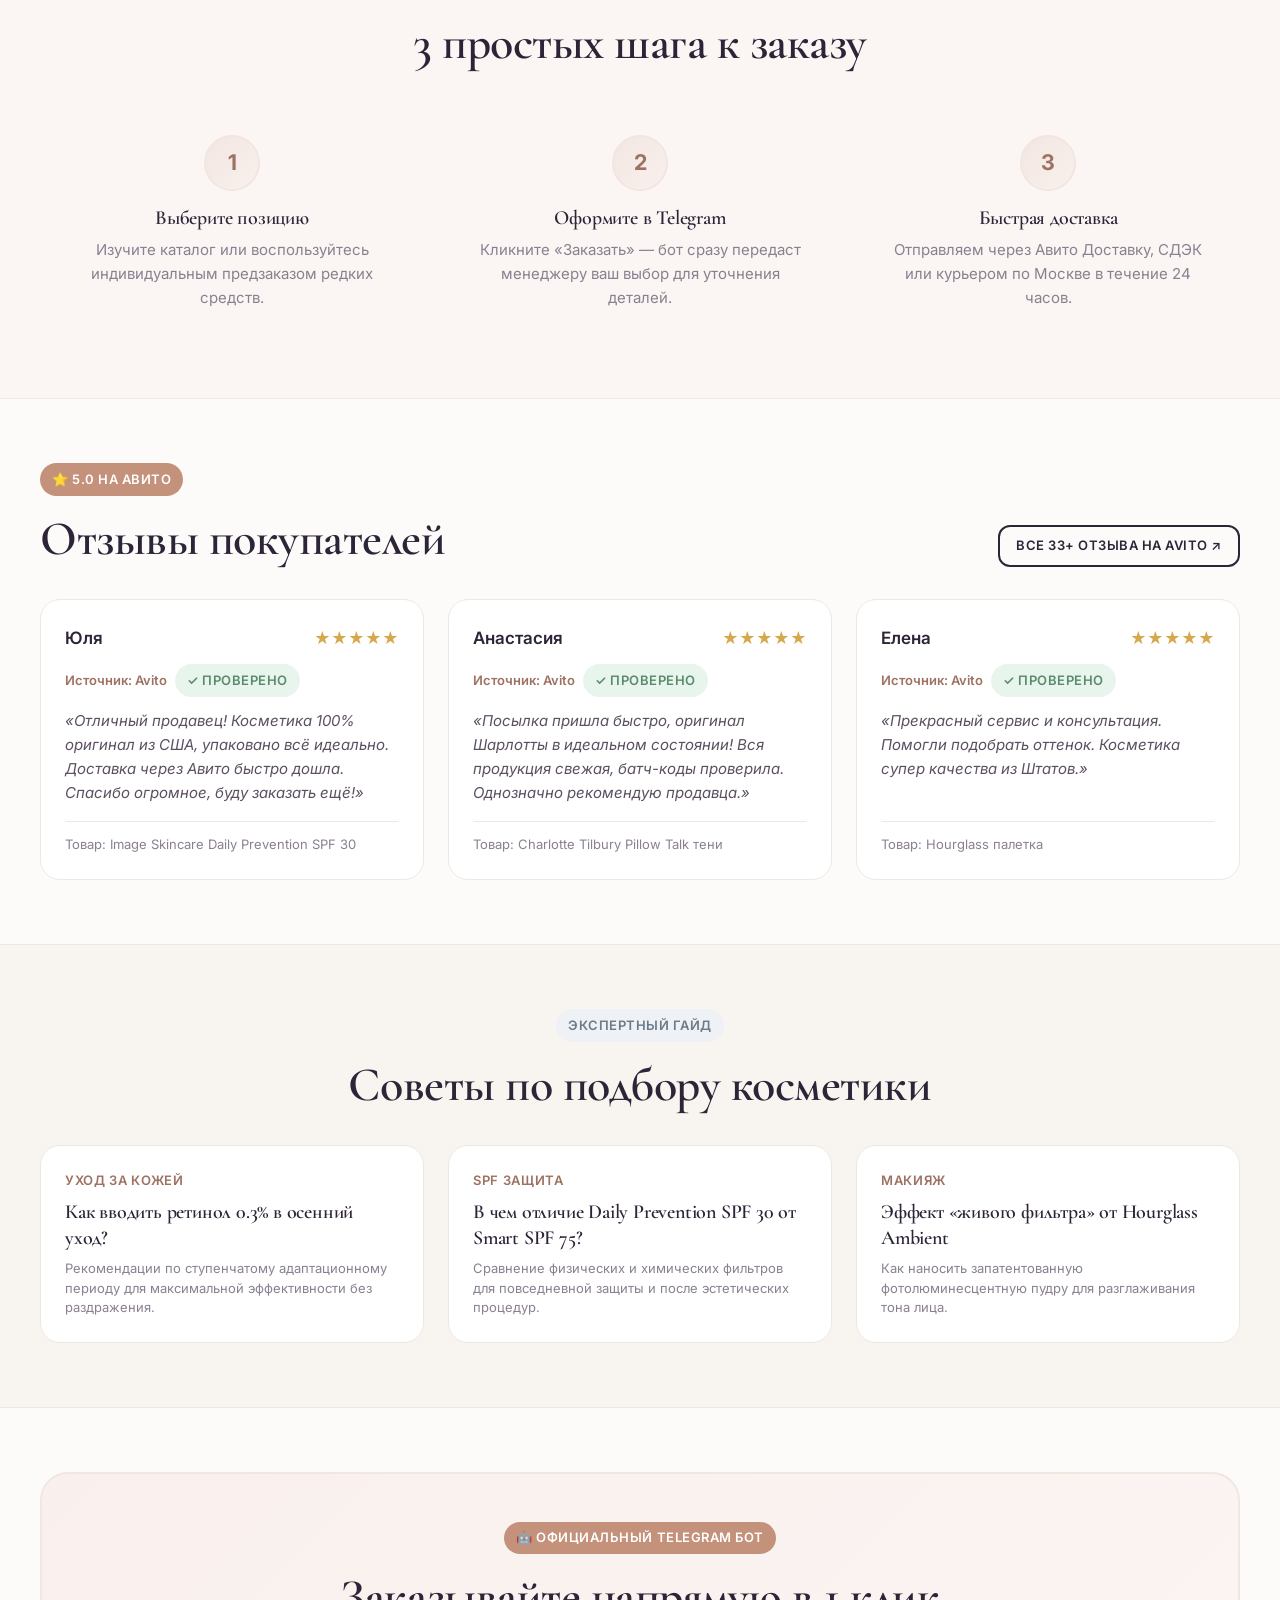
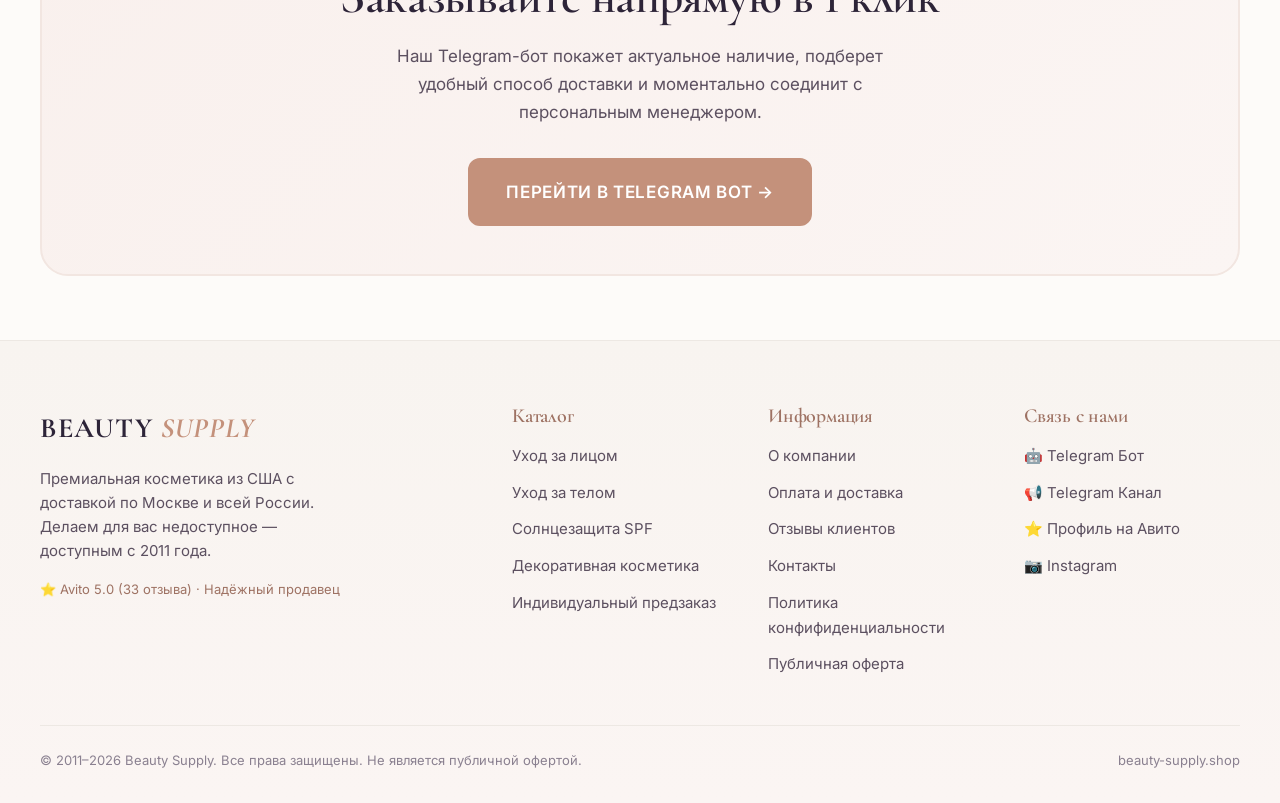
==== commit 51214f25: "feat: complete elegant light beauty redesign v3.0 - Transform dark accents to elegant rose quartz/bl" ====
--- a/index.html
+++ b/index.html
@@ -25,6 +25,10 @@
 
   <!-- Stylesheets -->
   <link rel="stylesheet" href="./styles/main.css">
+
+  <!-- Preconnect for Performance -->
+  <link rel="preconnect" href="https://fonts.googleapis.com">
+  <link rel="preconnect" href="https://fonts.gstatic.com" crossorigin>
 
   <!-- Structured Data: Organization -->
   <script type="application/ld+json">
@@ -49,102 +53,79 @@
     }
   }
   </script>
-
-  <!-- Analytics Configuration (Uncomment in production) -->
-  <!-- Yandex.Metrika counter -->
-  <!--
-  <script type="text/javascript">
-     (function(m,e,t,r,i,k,a){m[i]=m[i]||function(){(m[i].a=m[i].a||[]).push(arguments)};
-     m[i].l=1*new Date();
-     for (var j = 0; j < document.scripts.length; j++) {if (document.scripts[j].src === r) { return; }}
-     k=e.createElement(t),a=e.getElementsByTagName(t)[0],k.async=1,k.src=r,a.parentNode.insertBefore(k,a)})
-     (window, document, "script", "https://mc.yandex.ru/metrika/tag.js", "ym");
-     ym(YOUR_YM_COUNTER_ID, "init", { clickmap:true, trackLinks:true, accurateTrackBounce:true, webvisor:true });
-  </script>
-  -->
-  <!-- GA4 counter -->
-  <!--
-  <script async src="https://www.googletagmanager.com/gtag/js?id=YOUR_GA4_MEASUREMENT_ID"></script>
-  <script>
-    window.dataLayer = window.dataLayer || [];
-    function gtag(){dataLayer.push(arguments);}
-    gtag('js', new Date());
-    gtag('config', 'YOUR_GA4_MEASUREMENT_ID');
-  </script>
-  -->
 </head>
 <body>
   <a href="#main-content" class="skip-link">Перейти к основному содержимому</a>
 
-  <!-- Block 1: Header / Nav -->
+  <!-- Header / Nav -->
   <header id="site-header" class="site-header"></header>
 
   <main id="main-content">
-    <!-- Block 2: Hero Section -->
-    <section class="hero-section" style="background: url('./assets/images/hero.svg') center/cover no-repeat; color: #FFFFFF; padding: var(--space-20) 0; position: relative;">
+    <!-- Hero Section -->
+    <section class="hero-section" aria-labelledby="hero-title">
       <div class="container" style="max-width: 900px; text-align: center;">
-        <span class="badge" style="background: rgba(201,169,110,0.2); color: var(--color-accent); border: 1px solid var(--color-accent); margin-bottom: var(--space-4);">
+        <span class="badge badge-accent" style="margin-bottom: var(--space-4);">
           🇺🇸 100% Оригинальная Косметика из США
         </span>
-        <h1 style="color: #FFFFFF; font-size: var(--text-hero); margin-bottom: var(--space-4); line-height: 1.1;">
+        <h1 id="hero-title" class="hero-title">
           Делаем для вас недоступное — доступным!
         </h1>
-        <h2 style="color: var(--color-accent-light); font-size: var(--text-xl); font-family: var(--font-body); font-weight: 400; margin-bottom: var(--space-8); max-width: 750px; margin-left: auto; margin-right: auto; line-height: 1.5;">
+        <p class="hero-subtitle">
           Премиальная косметика из США: Image Skincare, Charlotte Tilbury, Hourglass — только оригинал
-        </h2>
+        </p>
         <div class="flex flex-center" style="gap: var(--space-4); flex-wrap: wrap;">
           <a href="./pages/catalog.html" class="btn btn-accent btn-lg">
             Смотреть каталог
           </a>
-          <a href="https://t.me/BEAUTYSUPPLYMSKBOT" target="_blank" rel="noopener noreferrer" class="btn btn-outline btn-lg" style="color: #FFFFFF; border-color: #FFFFFF;">
+          <a href="https://t.me/BEAUTYSUPPLYMSKBOT" target="_blank" rel="noopener noreferrer" class="btn btn-primary btn-lg">
             💬 Заказать в Telegram
           </a>
         </div>
       </div>
     </section>
 
-    <!-- Block 3: Trust Bar -->
+    <!-- Trust Bar -->
     <div id="trust-bar-container"></div>
 
-    <!-- Block 4: Categories Showcase -->
-    <section class="section">
+    <!-- Categories Showcase -->
+    <section class="section" aria-labelledby="categories-title">
       <div class="container">
         <div style="text-align: center; margin-bottom: var(--space-10);">
-          <span class="badge">Категории</span>
-          <h2 style="margin-top: var(--space-2);">Селективный выбор премиум-ухода</h2>
+          <span class="badge" style="margin-bottom: var(--space-2);">Категории</span>
+          <h2 id="categories-title" style="margin-top: var(--space-2);">Селективный выбор премиум-ухода</h2>
         </div>
         <div class="grid" style="grid-template-columns: repeat(auto-fit, minmax(260px, 1fr));">
-          <a href="./pages/catalog.html?category=face-care" class="category-card" style="background: var(--color-surface); border: 1px solid var(--color-border); padding: var(--space-8); border-radius: var(--radius-md); text-align: center; transition: all var(--transition-normal);">
+          <a href="./pages/catalog.html?category=face-care" class="category-card">
             <div style="font-size: 2.5rem; margin-bottom: var(--space-3);">✨</div>
             <h3 style="font-size: var(--text-xl); margin-bottom: var(--space-2);">Уход за лицом</h3>
-            <p style="font-size: var(--text-xs); color: var(--color-muted);">Сыворотки, ночные кремы, пептидный уход Image Skincare</p>
-          </a>
-          <a href="./pages/catalog.html?category=spf" class="category-card" style="background: var(--color-surface); border: 1px solid var(--color-border); padding: var(--space-8); border-radius: var(--radius-md); text-align: center; transition: all var(--transition-normal);">
+            <p style="font-size: var(--text-sm); color: var(--color-muted);">Сыворотки, ночные кремы, пептидный уход Image Skincare</p>
+          </a>
+          <a href="./pages/catalog.html?category=spf" class="category-card">
             <div style="font-size: 2.5rem; margin-bottom: var(--space-3);">☀️</div>
             <h3 style="font-size: var(--text-xl); margin-bottom: var(--space-2);">Солнцезащита SPF</h3>
-            <p style="font-size: var(--text-xs); color: var(--color-muted);">Daily Prevention SPF 30 & Smart-крем SPF 75</p>
-          </a>
-          <a href="./pages/catalog.html?category=makeup" class="category-card" style="background: var(--color-surface); border: 1px solid var(--color-border); padding: var(--space-8); border-radius: var(--radius-md); text-align: center; transition: all var(--transition-normal);">
+            <p style="font-size: var(--text-sm); color: var(--color-muted);">Daily Prevention SPF 30 & Smart-крем SPF 75</p>
+          </a>
+          <a href="./pages/catalog.html?category=makeup" class="category-card">
             <div style="font-size: 2.5rem; margin-bottom: var(--space-3);">💄</div>
             <h3 style="font-size: var(--text-xl); margin-bottom: var(--space-2);">Декоративная косметика</h3>
-            <p style="font-size: var(--text-xs); color: var(--color-muted);">Charlotte Tilbury & Hourglass: тени, румяна, контуринг</p>
-          </a>
-          <a href="./pages/catalog.html?category=body-care" class="category-card" style="background: var(--color-surface); border: 1px solid var(--color-border); padding: var(--space-8); border-radius: var(--radius-md); text-align: center; transition: all var(--transition-normal);">
+            <p style="font-size: var(--text-sm); color: var(--color-muted);">Charlotte Tilbury & Hourglass: тени, румяна, контуринг</p>
+          </a>
+          <a href="./pages/catalog.html?category=body-care" class="category-card">
             <div style="font-size: 2.5rem; margin-bottom: var(--space-3);">🧴</div>
             <h3 style="font-size: var(--text-xl); margin-bottom: var(--space-2);">Уход за телом</h3>
-            <p style="font-size: var(--text-xs); color: var(--color-muted);">Лифтинг-крем VOL.U.lift для упругости и тонуса</p>
-          </a>
-        </div>
-      </div>
-    </section>
-
-    <!-- Block 5: Bestsellers Section -->
-    <section class="section" style="background-color: var(--color-surface-elevated); border-top: 1px solid var(--color-border); border-bottom: 1px solid var(--color-border);">
+            <p style="font-size: var(--text-sm); color: var(--color-muted);">Лифтинг-крем VOL.U.lift для упругости и тонуса</p>
+          </a>
+        </div>
+      </div>
+    </section>
+
+    <!-- Bestsellers Section -->
+    <section class="section section-rose" aria-labelledby="bestsellers-title">
       <div class="container">
         <div style="display: flex; justify-content: space-between; align-items: flex-end; margin-bottom: var(--space-8); flex-wrap: wrap; gap: var(--space-4);">
           <div>
-            <span class="badge">Бестселлеры</span>
-            <h2 style="margin-top: var(--space-2);">Популярные товары в наличии</h2>
+            <span class="badge" style="margin-bottom: var(--space-2);">Бестселлеры</span>
+            <h2 id="bestsellers-title" style="margin-top: var(--space-2);">Популярные товары в наличии</h2>
           </div>
           <a href="./pages/catalog.html" class="btn btn-outline btn-sm">Весь каталог →</a>
         </div>
@@ -155,113 +136,113 @@
       </div>
     </section>
 
-    <!-- Block 6: Brands Showcase -->
-    <section class="section">
+    <!-- Brands Showcase -->
+    <section class="section" aria-labelledby="brands-title">
       <div class="container">
         <div style="text-align: center; margin-bottom: var(--space-10);">
-          <span class="badge">Официальные бренды США</span>
-          <h2 style="margin-top: var(--space-2);">Культовые люксовые марки</h2>
+          <span class="badge badge-mauve" style="margin-bottom: var(--space-2);">Официальные бренды США</span>
+          <h2 id="brands-title" style="margin-top: var(--space-2);">Культовые люксовые марки</h2>
         </div>
         <div class="grid" style="grid-template-columns: repeat(auto-fit, minmax(300px, 1fr));">
-          <div style="background: var(--color-surface); padding: var(--space-8); border: 1px solid var(--color-border); border-radius: var(--radius-md);">
-            <h3 style="font-size: var(--text-2xl); color: var(--color-accent-dark); margin-bottom: var(--space-3);">Image Skincare</h3>
-            <p style="font-size: var(--text-sm);">Американская клиническая космецевтика профессионального уровня. Инновационные формулы с пептидами, витамином C и фотозащитой.</p>
-          </div>
-          <div style="background: var(--color-surface); padding: var(--space-8); border: 1px solid var(--color-border); border-radius: var(--radius-md);">
-            <h3 style="font-size: var(--text-2xl); color: var(--color-accent-dark); margin-bottom: var(--space-3);">Charlotte Tilbury</h3>
-            <p style="font-size: var(--text-sm);">Британско-американский люксовый бренд декоративной косметики. Легендарная линия Pillow Talk и голливудский контуринг.</p>
-          </div>
-          <div style="background: var(--color-surface); padding: var(--space-8); border: 1px solid var(--color-border); border-radius: var(--radius-md);">
-            <h3 style="font-size: var(--text-2xl); color: var(--color-accent-dark); margin-bottom: var(--space-3);">Hourglass</h3>
-            <p style="font-size: var(--text-sm);">Этичный премиум-бренд из Калифорнии. Запатентованные светоотражающие пудры, палетки и шелковистые румяна Ambient Lighting.</p>
-          </div>
-        </div>
-      </div>
-    </section>
-
-    <!-- Block 7: How It Works / Order Process -->
-    <section class="section" style="background: var(--color-surface); border-top: 1px solid var(--color-border); border-bottom: 1px solid var(--color-border);">
+          <div class="brand-card">
+            <h3>Image Skincare</h3>
+            <p>Американская клиническая космецевтика профессионального уровня. Инновационные формулы с пептидами, витамином C и фотозащитой.</p>
+          </div>
+          <div class="brand-card">
+            <h3>Charlotte Tilbury</h3>
+            <p>Британско-американский люксовый бренд декоративной косметики. Легендарная линия Pillow Talk и голливудский контуринг.</p>
+          </div>
+          <div class="brand-card">
+            <h3>Hourglass</h3>
+            <p>Этичный премиум-бренд из Калифорнии. Запатентованные светоотражающие пудры, палетки и шелковистые румяна Ambient Lighting.</p>
+          </div>
+        </div>
+      </div>
+    </section>
+
+    <!-- How It Works -->
+    <section class="section section-blush" aria-labelledby="how-it-works-title">
       <div class="container">
         <div style="text-align: center; margin-bottom: var(--space-10);">
-          <span class="badge">Как мы работаем</span>
-          <h2 style="margin-top: var(--space-2);">3 простых шага к заказу</h2>
+          <span class="badge" style="margin-bottom: var(--space-2);">Как мы работаем</span>
+          <h2 id="how-it-works-title" style="margin-top: var(--space-2);">3 простых шага к заказу</h2>
         </div>
         <div class="grid" style="grid-template-columns: repeat(auto-fit, minmax(260px, 1fr)); text-align: center;">
-          <div style="padding: var(--space-6);">
-            <div style="width: 50px; height: 50px; border-radius: 50%; background: var(--color-accent-light); color: var(--color-accent-dark); display: flex; align-items: center; justify-content: center; font-weight: 700; font-size: 1.25rem; margin: 0 auto var(--space-4);">1</div>
-            <h3 style="font-size: var(--text-lg); margin-bottom: var(--space-2);">Выберите позицию</h3>
-            <p style="font-size: var(--text-sm); color: var(--color-muted);">Изучите каталог или воспользуйтесь индивидуальным предзаказом редких средств.</p>
-          </div>
-          <div style="padding: var(--space-6);">
-            <div style="width: 50px; height: 50px; border-radius: 50%; background: var(--color-accent-light); color: var(--color-accent-dark); display: flex; align-items: center; justify-content: center; font-weight: 700; font-size: 1.25rem; margin: 0 auto var(--space-4);">2</div>
-            <h3 style="font-size: var(--text-lg); margin-bottom: var(--space-2);">Оформите в Telegram</h3>
-            <p style="font-size: var(--text-sm); color: var(--color-muted);">Кликните «Заказать» — бот сразу передаст менеджеру ваш выбор для уточнения деталей.</p>
-          </div>
-          <div style="padding: var(--space-6);">
-            <div style="width: 50px; height: 50px; border-radius: 50%; background: var(--color-accent-light); color: var(--color-accent-dark); display: flex; align-items: center; justify-content: center; font-weight: 700; font-size: 1.25rem; margin: 0 auto var(--space-4);">3</div>
-            <h3 style="font-size: var(--text-lg); margin-bottom: var(--space-2);">Быстрая доставка</h3>
-            <p style="font-size: var(--text-sm); color: var(--color-muted);">Отправляем через Авито Доставку, СДЭК или курьером по Москве в течение 24 часов.</p>
-          </div>
-        </div>
-      </div>
-    </section>
-
-    <!-- Block 8: Reviews Section -->
-    <section class="section">
+          <div class="step-card">
+            <div class="step-number">1</div>
+            <h3 class="step-title">Выберите позицию</h3>
+            <p class="step-desc">Изучите каталог или воспользуйтесь индивидуальным предзаказом редких средств.</p>
+          </div>
+          <div class="step-card">
+            <div class="step-number">2</div>
+            <h3 class="step-title">Оформите в Telegram</h3>
+            <p class="step-desc">Кликните «Заказать» — бот сразу передаст менеджеру ваш выбор для уточнения деталей.</p>
+          </div>
+          <div class="step-card">
+            <div class="step-number">3</div>
+            <h3 class="step-title">Быстрая доставка</h3>
+            <p class="step-desc">Отправляем через Авито Доставку, СДЭК или курьером по Москве в течение 24 часов.</p>
+          </div>
+        </div>
+      </div>
+    </section>
+
+    <!-- Reviews Section -->
+    <section class="section" aria-labelledby="reviews-title">
       <div class="container">
         <div style="display: flex; justify-content: space-between; align-items: flex-end; margin-bottom: var(--space-8); flex-wrap: wrap; gap: var(--space-4);">
           <div>
-            <span class="badge">⭐ 5.0 на Авито</span>
-            <h2 style="margin-top: var(--space-2);">Отзывы наших покупателей</h2>
+            <span class="badge badge-accent" style="margin-bottom: var(--space-2);">⭐ 5.0 на Авито</span>
+            <h2 id="reviews-title" style="margin-top: var(--space-2);">Отзывы покупателей</h2>
           </div>
           <a href="https://www.avito.ru/user/7d5cc17e554a6f4d901ec51bdd907f7b/profile" target="_blank" rel="noopener noreferrer" class="btn btn-outline btn-sm">
             Все 33+ отзыва на Avito ↗
           </a>
         </div>
-        <div id="reviews-grid" class="grid" style="grid-template-columns: repeat(auto-fit, minmax(300px, 1fr));">
+        <div id="reviews-grid" class="grid" style="grid-template-columns: repeat(auto-fit, minmax(320px, 1fr));">
           <!-- Populated via JS -->
         </div>
       </div>
     </section>
 
-    <!-- Block 9: Beauty Guide Teaser -->
-    <section class="section" style="background-color: var(--color-surface-elevated); border-top: 1px solid var(--color-border); border-bottom: 1px solid var(--color-border);">
+    <!-- Beauty Guide Teaser -->
+    <section class="section section-elevated" aria-labelledby="guide-title">
       <div class="container">
         <div style="text-align: center; margin-bottom: var(--space-8);">
-          <span class="badge">Экспертный гайд</span>
-          <h2 style="margin-top: var(--space-2);">Советы по подбору косметики</h2>
+          <span class="badge badge-lavender" style="margin-bottom: var(--space-2);">Экспертный гайд</span>
+          <h2 id="guide-title" style="margin-top: var(--space-2);">Советы по подбору косметики</h2>
         </div>
         <div class="grid" style="grid-template-columns: repeat(auto-fit, minmax(300px, 1fr));">
-          <div style="background: var(--color-surface); padding: var(--space-6); border-radius: var(--radius-md); border: 1px solid var(--color-border);">
-            <div style="color: var(--color-accent-dark); font-size: var(--text-xs); font-weight: 600; text-transform: uppercase; margin-bottom: var(--space-2);">Уход за кожей</div>
-            <h3 style="font-size: var(--text-lg); margin-bottom: var(--space-2);">Как вводить ретинол 0.3% в осенний уход?</h3>
-            <p style="font-size: var(--text-xs); color: var(--color-muted);">Рекомендации по ступенчатому адаптационному периоду для максимальной эффективности без раздражения.</p>
-          </div>
-          <div style="background: var(--color-surface); padding: var(--space-6); border-radius: var(--radius-md); border: 1px solid var(--color-border);">
-            <div style="color: var(--color-accent-dark); font-size: var(--text-xs); font-weight: 600; text-transform: uppercase; margin-bottom: var(--space-2);">SPF Защита</div>
-            <h3 style="font-size: var(--text-lg); margin-bottom: var(--space-2);">В чем отличие Daily Prevention SPF 30 от Smart SPF 75?</h3>
-            <p style="font-size: var(--text-xs); color: var(--color-muted);">Сравнение физических и химических фильтров для повседневной защиты и после эстетических процедур.</p>
-          </div>
-          <div style="background: var(--color-surface); padding: var(--space-6); border-radius: var(--radius-md); border: 1px solid var(--color-border);">
-            <div style="color: var(--color-accent-dark); font-size: var(--text-xs); font-weight: 600; text-transform: uppercase; margin-bottom: var(--space-2);">Макияж</div>
-            <h3 style="font-size: var(--text-lg); margin-bottom: var(--space-2);">Эффект «живого фильтра» от Hourglass Ambient</h3>
-            <p style="font-size: var(--text-xs); color: var(--color-muted);">Как наносить запатентованную фотолюминесцентную пудру для разглаживания тона лица.</p>
-          </div>
-        </div>
-      </div>
-    </section>
-
-    <!-- Block 10: Telegram Call-To-Action Banner -->
-    <section class="section">
-      <div class="container">
-        <div style="background: linear-gradient(135deg, #111111 0%, #221D17 100%); color: #FFFFFF; padding: var(--space-12) var(--container-pad); border-radius: var(--radius-lg); text-align: center; border: 1px solid var(--color-accent);">
-          <span class="badge" style="background: rgba(201,169,110,0.2); color: var(--color-accent); border: 1px solid var(--color-accent); margin-bottom: var(--space-4);">
+          <div class="guide-card">
+            <div class="guide-category">Уход за кожей</div>
+            <h3>Как вводить ретинол 0.3% в осенний уход?</h3>
+            <p>Рекомендации по ступенчатому адаптационному периоду для максимальной эффективности без раздражения.</p>
+          </div>
+          <div class="guide-card">
+            <div class="guide-category">SPF Защита</div>
+            <h3>В чем отличие Daily Prevention SPF 30 от Smart SPF 75?</h3>
+            <p>Сравнение физических и химических фильтров для повседневной защиты и после эстетических процедур.</p>
+          </div>
+          <div class="guide-card">
+            <div class="guide-category">Макияж</div>
+            <h3>Эффект «живого фильтра» от Hourglass Ambient</h3>
+            <p>Как наносить запатентованную фотолюминесцентную пудру для разглаживания тона лица.</p>
+          </div>
+        </div>
+      </div>
+    </section>
+
+    <!-- Telegram CTA Banner - Elegant Light -->
+    <section class="section" aria-labelledby="cta-title">
+      <div class="container">
+        <div class="cta-banner">
+          <span class="badge badge-accent" style="margin-bottom: var(--space-4);">
             🤖 Официальный Telegram Бот
           </span>
-          <h2 style="color: #FFFFFF; font-size: var(--text-3xl); margin-bottom: var(--space-4);">
+          <h2 id="cta-title" style="color: var(--color-primary); font-size: var(--text-3xl); margin-bottom: var(--space-4);">
             Заказывайте напрямую в 1 клик
           </h2>
-          <p style="color: var(--color-accent-light); max-width: 600px; margin: 0 auto var(--space-8); font-size: var(--text-base);">
+          <p style="color: var(--color-secondary); max-width: 550px; margin: 0 auto var(--space-8); font-size: var(--text-base);">
             Наш Telegram-бот покажет актуальное наличие, подберет удобный способ доставки и моментально соединит с персональным менеджером.
           </p>
           <a href="https://t.me/BEAUTYSUPPLYMSKBOT" target="_blank" rel="noopener noreferrer" class="btn btn-accent btn-lg">
@@ -272,7 +253,7 @@
     </section>
   </main>
 
-  <!-- Block 11: Footer -->
+  <!-- Footer -->
   <div id="site-footer"></div>
 
   <!-- Scripts -->
--- a/styles/main.css
+++ b/styles/main.css
@@ -1,16 +1,19 @@
 @import './tokens.css';
 @import './base.css';
 
-/* Additional Header / Footer / Card / Layout components styling */
-
-/* Site Navigation */
+/* ==========================================================================
+   Beauty Supply — Main Styles v3.0
+   Elegant Light Beauty Aesthetic with Premium Polish
+   ========================================================================== */
+
+/* === Site Header & Navigation === */
 .site-header {
   position: sticky;
   top: 0;
   z-index: 100;
-  background-color: rgba(250, 248, 245, 0.92);
-  backdrop-filter: blur(10px);
-  -webkit-backdrop-filter: blur(10px);
+  background-color: rgba(253, 251, 249, 0.92);
+  backdrop-filter: blur(12px);
+  -webkit-backdrop-filter: blur(12px);
   border-bottom: 1px solid var(--color-border);
   transition: all var(--transition-normal);
 }
@@ -26,22 +29,28 @@
   font-family: var(--font-heading);
   font-size: 1.75rem;
   font-weight: 700;
-  letter-spacing: 0.05em;
+  letter-spacing: 0.04em;
   color: var(--color-primary);
   display: flex;
   align-items: center;
   gap: var(--space-2);
-}
-
-.brand-logo .logo-accent {
+  text-decoration: none;
+}
+
+.brand-logo:hover {
+  color: var(--color-primary);
+}
+
+.logo-accent {
   color: var(--color-accent);
   font-style: italic;
 }
 
+/* === Navigation Links === */
 .nav-links {
   display: flex;
   align-items: center;
-  gap: var(--space-8);
+  gap: var(--space-6);
 }
 
 .nav-link {
@@ -51,6 +60,8 @@
   color: var(--color-primary);
   position: relative;
   padding: 0.25rem 0;
+  text-decoration: none;
+  transition: color var(--transition-fast);
 }
 
 .nav-link::after {
@@ -69,6 +80,15 @@
   width: 100%;
 }
 
+.nav-link:hover {
+  color: var(--color-accent-dark);
+}
+
+.header-tg-btn {
+  margin-left: var(--space-4);
+}
+
+/* === Mobile Menu Toggle === */
 .mobile-menu-toggle {
   display: none;
   flex-direction: column;
@@ -76,6 +96,9 @@
   width: 24px;
   height: 18px;
   padding: 0;
+  background: none;
+  border: none;
+  cursor: pointer;
 }
 
 .mobile-menu-toggle span {
@@ -84,6 +107,18 @@
   height: 2px;
   background-color: var(--color-primary);
   transition: all var(--transition-fast);
+}
+
+.mobile-menu-toggle.is-active span:nth-child(1) {
+  transform: translateY(8px) rotate(45deg);
+}
+
+.mobile-menu-toggle.is-active span:nth-child(2) {
+  opacity: 0;
+}
+
+.mobile-menu-toggle.is-active span:nth-child(3) {
+  transform: translateY(-8px) rotate(-45deg);
 }
 
 @media (max-width: 900px) {
@@ -101,12 +136,13 @@
     flex-direction: column;
     align-items: flex-start;
     padding: var(--space-8) var(--container-pad);
-    gap: var(--space-6);
+    gap: var(--space-4);
     transform: translateY(-100%);
     opacity: 0;
     pointer-events: none;
     transition: all var(--transition-slow);
     z-index: 99;
+    overflow-y: auto;
   }
 
   .nav-links.is-open {
@@ -118,14 +154,21 @@
   .nav-link {
     font-size: var(--text-lg);
     width: 100%;
-    padding-bottom: var(--space-2);
+    padding: var(--space-3) 0;
     border-bottom: 1px solid var(--color-border);
   }
-}
-
-/* Trust Bar */
+
+  .header-tg-btn {
+    margin-left: 0;
+    margin-top: var(--space-4);
+    width: 100%;
+    justify-content: center;
+  }
+}
+
+/* === Trust Bar === */
 .trust-bar {
-  background-color: var(--color-surface);
+  background: linear-gradient(135deg, var(--color-surface-blush) 0%, var(--color-surface-rose) 100%);
   border-top: 1px solid var(--color-border);
   border-bottom: 1px solid var(--color-border);
   padding: var(--space-4) 0;
@@ -133,7 +176,7 @@
 
 .trust-grid {
   display: grid;
-  grid-template-columns: repeat(auto-fit, minmax(180px, 1fr));
+  grid-template-columns: repeat(auto-fit, minmax(160px, 1fr));
   gap: var(--space-4);
   text-align: center;
 }
@@ -142,7 +185,7 @@
   display: flex;
   align-items: center;
   justify-content: center;
-  gap: var(--space-3);
+  gap: var(--space-2);
   font-size: var(--text-xs);
   font-weight: 600;
   letter-spacing: 0.03em;
@@ -155,13 +198,14 @@
   height: 20px;
   color: var(--color-accent);
   flex-shrink: 0;
-}
-
-/* Product Card Component */
+  font-size: 1rem;
+}
+
+/* === Product Card v3.0 === */
 .product-card {
   background-color: var(--color-surface);
   border: 1px solid var(--color-border);
-  border-radius: var(--radius-md);
+  border-radius: var(--radius-lg);
   overflow: hidden;
   display: flex;
   flex-direction: column;
@@ -170,9 +214,15 @@
 }
 
 .product-card:hover {
+  border-color: var(--color-accent-light);
+  box-shadow: var(--shadow-md);
+  transform: translateY(-4px);
+}
+
+.product-card:focus-within {
   border-color: var(--color-accent);
   box-shadow: var(--shadow-md);
-  transform: translateY(-3px);
+  transform: translateY(-4px);
 }
 
 .product-card-image-wrap {
@@ -190,14 +240,23 @@
 }
 
 .product-card:hover .product-card-image {
-  transform: scale(1.04);
-}
-
-.product-card-badge {
+  transform: scale(1.05);
+}
+
+.product-card-badges {
   position: absolute;
   top: var(--space-3);
   left: var(--space-3);
   z-index: 2;
+  display: flex;
+  flex-wrap: wrap;
+  gap: 0.35rem;
+}
+
+.product-card-badge-top {
+  background-color: var(--color-accent);
+  color: #FFFFFF;
+  font-weight: 700;
 }
 
 .product-card-body {
@@ -225,8 +284,17 @@
   margin-bottom: var(--space-3);
 }
 
+.product-card-title a {
+  color: inherit;
+  text-decoration: none;
+}
+
+.product-card-title a:hover {
+  color: var(--color-accent-dark);
+}
+
 .product-card-desc {
-  font-size: var(--text-xs);
+  font-size: var(--text-sm);
   color: var(--color-muted);
   margin-bottom: var(--space-4);
   line-height: 1.5;
@@ -234,6 +302,7 @@
   -webkit-line-clamp: 2;
   -webkit-box-orient: vertical;
   overflow: hidden;
+  flex-grow: 1;
 }
 
 .product-card-footer {
@@ -241,23 +310,30 @@
   display: flex;
   align-items: center;
   justify-content: space-between;
-  padding-top: var(--space-3);
+  padding-top: var(--space-4);
   border-top: 1px solid var(--color-border);
+  gap: var(--space-3);
 }
 
 .product-card-price {
-  font-size: var(--text-base);
+  font-size: var(--text-lg);
   font-weight: 700;
   color: var(--color-primary);
 }
 
-/* Site Footer */
+.product-card-actions {
+  display: flex;
+  gap: var(--space-2);
+}
+
+/* === Site Footer v3.0 - Light Elegant === */
 .site-footer {
-  background-color: var(--color-primary);
-  color: var(--color-surface);
+  background: linear-gradient(180deg, var(--color-surface-elevated) 0%, var(--color-surface-blush) 100%);
+  color: var(--color-primary);
   padding-top: var(--space-16);
   padding-bottom: var(--space-8);
   margin-top: auto;
+  border-top: 1px solid var(--color-border);
 }
 
 .footer-grid {
@@ -279,29 +355,35 @@
   }
 }
 
+.footer-brand {
+  max-width: 320px;
+}
+
 .footer-brand p {
-  color: #A0A0A0;
+  color: var(--color-secondary);
   margin-top: var(--space-4);
   font-size: var(--text-sm);
-  max-width: 320px;
+  line-height: 1.6;
 }
 
 .footer-col-title {
   font-family: var(--font-heading);
   font-size: var(--text-lg);
-  color: var(--color-accent);
+  color: var(--color-accent-dark);
   margin-bottom: var(--space-4);
 }
 
 .footer-links {
   display: flex;
   flex-direction: column;
-  gap: var(--space-2);
+  gap: var(--space-3);
 }
 
 .footer-links a {
-  color: #C0C0C0;
-  font-size: var(--text-sm);
+  color: var(--color-secondary);
+  font-size: var(--text-sm);
+  text-decoration: none;
+  transition: color var(--transition-fast);
 }
 
 .footer-links a:hover {
@@ -309,13 +391,13 @@
 }
 
 .footer-bottom {
-  border-top: 1px solid #333333;
+  border-top: 1px solid var(--color-border);
   padding-top: var(--space-6);
   display: flex;
   align-items: center;
   justify-content: space-between;
   font-size: var(--text-xs);
-  color: #888888;
+  color: var(--color-muted);
 }
 
 @media (max-width: 600px) {
@@ -326,38 +408,465 @@
   }
 }
 
-/* ==========================================================================
-   Enhanced Product Cards & Accessibility Elevation
-   ========================================================================== */
-
-.product-card:focus-within {
-  border-color: var(--color-accent);
-  box-shadow: var(--shadow-md);
-  transform: translateY(-3px);
-}
-
-.product-card-badges {
+/* === Hero Section - Elegant Light === */
+.hero-section {
+  background: linear-gradient(135deg, var(--color-surface-blush) 0%, var(--color-surface-lavender) 50%, var(--color-surface-rose) 100%);
+  padding: var(--space-20) 0;
+  position: relative;
+  overflow: hidden;
+}
+
+.hero-section::before {
+  content: '';
   position: absolute;
-  top: var(--space-3);
-  left: var(--space-3);
-  z-index: 2;
-  display: flex;
-  flex-wrap: wrap;
-  gap: 0.35rem;
-}
-
-.product-card-badge-top {
-  background-color: var(--color-accent);
-  color: #FFFFFF;
+  top: 0;
+  left: 0;
+  right: 0;
+  bottom: 0;
+  background: url("data:image/svg+xml,%3Csvg width='60' height='60' viewBox='0 0 60 60' xmlns='http://www.w3.org/2000/svg'%3E%3Cg fill='none' fill-rule='evenodd'%3E%3Cg fill='%23C4917B' fill-opacity='0.03'%3E%3Cpath d='M36 34v-4h-2v4h-4v2h4v4h2v-4h4v-2h-4zm0-30V0h-2v4h-4v2h4v4h2V6h4V4h-4zM6 34v-4H4v4H0v2h4v4h2v-4h4v-2H6zM6 4V0H4v4H0v2h4v4h2V6h4V4H6z'/%3E%3C/g%3E%3C/g%3E%3C/svg%3E");
+  pointer-events: none;
+}
+
+.hero-section .container {
+  position: relative;
+  z-index: 1;
+}
+
+.hero-title {
+  color: var(--color-primary);
+  font-size: var(--text-hero);
+  margin-bottom: var(--space-4);
+  line-height: 1.1;
+}
+
+.hero-subtitle {
+  color: var(--color-secondary);
+  font-size: var(--text-xl);
+  font-family: var(--font-body);
+  font-weight: 400;
+  margin-bottom: var(--space-8);
+  max-width: 700px;
+  margin-left: auto;
+  margin-right: auto;
+  line-height: 1.5;
+}
+
+/* === CTA Banner - Elegant Light === */
+.cta-banner {
+  background: linear-gradient(135deg, var(--color-surface-rose) 0%, var(--color-surface-blush) 100%);
+  border: 2px solid var(--color-accent-light);
+  padding: var(--space-12) var(--container-pad);
+  border-radius: var(--radius-xl);
+  text-align: center;
+}
+
+.cta-banner h2 {
+  color: var(--color-primary);
+  font-size: var(--text-3xl);
+  margin-bottom: var(--space-4);
+}
+
+.cta-banner p {
+  color: var(--color-secondary);
+  max-width: 550px;
+  margin: 0 auto var(--space-8);
+  font-size: var(--text-base);
+}
+
+/* === Section Variants === */
+.section-elevated {
+  background-color: var(--color-surface-elevated);
+  border-top: 1px solid var(--color-border);
+  border-bottom: 1px solid var(--color-border);
+}
+
+.section-blush {
+  background-color: var(--color-surface-blush);
+  border-top: 1px solid var(--color-border);
+  border-bottom: 1px solid var(--color-border);
+}
+
+.section-rose {
+  background-color: var(--color-surface-rose);
+  border-top: 1px solid var(--color-border);
+  border-bottom: 1px solid var(--color-border);
+}
+
+/* === FAQ / Accordion === */
+.faq-item {
+  margin-bottom: var(--space-6);
+  border-bottom: 1px solid var(--color-border);
+  padding-bottom: var(--space-6);
+}
+
+.faq-item:last-child {
+  border-bottom: none;
+  margin-bottom: 0;
+  padding-bottom: 0;
+}
+
+.faq-question {
+  font-size: var(--text-base);
+  color: var(--color-primary);
+  margin-bottom: var(--space-3);
+  font-weight: 600;
+}
+
+.faq-answer {
+  font-size: var(--text-sm);
+  color: var(--color-secondary);
+  line-height: 1.7;
+}
+
+/* === Review Card === */
+.review-card {
+  background: var(--color-surface);
+  padding: var(--space-6);
+  border-radius: var(--radius-lg);
+  border: 1px solid var(--color-border);
+  display: flex;
+  flex-direction: column;
+  justify-content: space-between;
+  transition: all var(--transition-normal);
+}
+
+.review-card:hover {
+  border-color: var(--color-accent-light);
+  box-shadow: var(--shadow-sm);
+}
+
+.review-header {
+  display: flex;
+  justify-content: space-between;
+  align-items: center;
+  margin-bottom: var(--space-3);
+}
+
+.review-author {
+  font-size: var(--text-base);
+  font-weight: 600;
+  color: var(--color-primary);
+}
+
+.review-stars {
+  color: #D4A84B;
+  font-size: 1rem;
+}
+
+.review-source {
+  font-size: var(--text-xs);
+  color: var(--color-accent-dark);
+  margin-bottom: var(--space-3);
+  font-weight: 600;
+}
+
+.review-text {
+  font-size: var(--text-sm);
+  color: var(--color-secondary);
+  line-height: 1.6;
+  font-style: italic;
+}
+
+.review-product {
+  margin-top: var(--space-4);
+  font-size: var(--text-xs);
+  color: var(--color-muted);
+  border-top: 1px solid var(--color-border);
+  padding-top: var(--space-3);
+}
+
+/* === Table === */
+.table-wrapper {
+  overflow-x: auto;
+  border: 1px solid var(--color-border);
+  border-radius: var(--radius-md);
+}
+
+.table {
+  width: 100%;
+  font-size: var(--text-sm);
+  border-collapse: collapse;
+}
+
+.table th,
+.table td {
+  padding: var(--space-3) var(--space-4);
+  text-align: left;
+  border-bottom: 1px solid var(--color-border);
+}
+
+.table th {
+  background-color: var(--color-surface-elevated);
+  font-weight: 600;
+  color: var(--color-primary);
+  font-size: var(--text-xs);
+  text-transform: uppercase;
+  letter-spacing: 0.04em;
+}
+
+.table tr:last-child td {
+  border-bottom: none;
+}
+
+.table tr:hover td {
+  background-color: var(--color-surface-blush);
+}
+
+/* === Brand Card === */
+.brand-card {
+  background: var(--color-surface);
+  padding: var(--space-8);
+  border: 1px solid var(--color-border);
+  border-radius: var(--radius-lg);
+  transition: all var(--transition-normal);
+}
+
+.brand-card:hover {
+  border-color: var(--color-accent-light);
+  box-shadow: var(--shadow-sm);
+}
+
+.brand-card h3 {
+  font-size: var(--text-2xl);
+  color: var(--color-accent-dark);
+  margin-bottom: var(--space-3);
+}
+
+.brand-card p {
+  font-size: var(--text-sm);
+  line-height: 1.7;
+}
+
+/* === How It Works Steps === */
+.step-card {
+  padding: var(--space-6);
+  text-align: center;
+}
+
+.step-number {
+  width: 56px;
+  height: 56px;
+  border-radius: 50%;
+  background: linear-gradient(135deg, var(--color-accent-light) 0%, var(--color-surface-rose) 100%);
+  color: var(--color-accent-dark);
+  display: flex;
+  align-items: center;
+  justify-content: center;
   font-weight: 700;
-}
-
-.product-faq-card {
+  font-size: 1.35rem;
+  margin: 0 auto var(--space-4);
+  border: 2px solid var(--color-accent-light);
+}
+
+.step-title {
+  font-size: var(--text-lg);
+  margin-bottom: var(--space-2);
+  color: var(--color-primary);
+}
+
+.step-desc {
+  font-size: var(--text-sm);
+  color: var(--color-muted);
+  line-height: 1.6;
+}
+
+/* === Stats Grid === */
+.stats-grid {
+  display: grid;
+  grid-template-columns: repeat(auto-fit, minmax(180px, 1fr));
+  gap: var(--space-6);
+  text-align: center;
+}
+
+.stat-number {
+  font-family: var(--font-heading);
+  font-size: var(--text-3xl);
+  font-weight: 700;
+  color: var(--color-primary);
+  line-height: 1;
+  margin-bottom: var(--space-2);
+}
+
+.stat-label {
+  font-size: var(--text-xs);
+  color: var(--color-muted);
+  text-transform: uppercase;
+  letter-spacing: 0.05em;
+}
+
+/* === Contact Card === */
+.contact-card {
+  background: var(--color-surface);
+  padding: var(--space-6);
+  border-radius: var(--radius-lg);
+  border: 1px solid var(--color-border);
+  transition: all var(--transition-normal);
+}
+
+.contact-card:hover {
+  border-color: var(--color-accent-light);
   box-shadow: var(--shadow-sm);
 }
 
-.product-faq-card .faq-item:last-child {
-  border-bottom: none !important;
-  margin-bottom: 0 !important;
-  padding-bottom: 0 !important;
-}
+.contact-card h3 {
+  font-size: var(--text-lg);
+  margin-bottom: var(--space-2);
+  color: var(--color-primary);
+}
+
+.contact-card p {
+  font-size: var(--text-xs);
+  color: var(--color-muted);
+  margin-bottom: var(--space-4);
+}
+
+/* === Guide Card === */
+.guide-card {
+  background: var(--color-surface);
+  padding: var(--space-6);
+  border-radius: var(--radius-lg);
+  border: 1px solid var(--color-border);
+  transition: all var(--transition-normal);
+}
+
+.guide-card:hover {
+  border-color: var(--color-accent-light);
+  box-shadow: var(--shadow-sm);
+}
+
+.guide-category {
+  color: var(--color-accent-dark);
+  font-size: var(--text-xs);
+  font-weight: 600;
+  text-transform: uppercase;
+  letter-spacing: 0.05em;
+  margin-bottom: var(--space-2);
+}
+
+.guide-card h3 {
+  font-size: var(--text-lg);
+  margin-bottom: var(--space-2);
+  color: var(--color-primary);
+  line-height: 1.3;
+}
+
+.guide-card p {
+  font-size: var(--text-xs);
+  color: var(--color-muted);
+  line-height: 1.5;
+}
+
+/* === Filter Bar === */
+.filter-bar {
+  background: var(--color-surface);
+  border: 1px solid var(--color-border);
+  padding: var(--space-6);
+  border-radius: var(--radius-lg);
+  margin-bottom: var(--space-8);
+}
+
+.filter-bar .grid {
+  gap: var(--space-4);
+}
+
+.filter-actions {
+  margin-top: var(--space-4);
+  display: flex;
+  justify-content: space-between;
+  align-items: center;
+  font-size: var(--text-xs);
+  color: var(--color-muted);
+}
+
+/* === Product Detail Page === */
+.product-detail-grid {
+  display: grid;
+  grid-template-columns: repeat(auto-fit, minmax(320px, 1fr));
+  gap: var(--space-10);
+  align-items: start;
+}
+
+.product-gallery {
+  background: var(--color-surface);
+  border: 1px solid var(--color-border);
+  border-radius: var(--radius-lg);
+  padding: var(--space-6);
+  text-align: center;
+}
+
+.product-gallery img {
+  width: 100%;
+  max-width: 500px;
+  height: auto;
+  border-radius: var(--radius-md);
+  margin: 0 auto;
+}
+
+.product-specs {
+  background: var(--color-surface-elevated);
+  padding: var(--space-6);
+  border-radius: var(--radius-md);
+  border: 1px solid var(--color-border);
+}
+
+.product-specs h4 {
+  font-size: var(--text-sm);
+  text-transform: uppercase;
+  letter-spacing: 0.05em;
+  color: var(--color-muted);
+  margin-bottom: var(--space-3);
+}
+
+/* === Empty State === */
+.empty-state {
+  grid-column: 1 / -1;
+  text-align: center;
+  padding: var(--space-12) 0;
+}
+
+.empty-state-icon {
+  font-size: 3rem;
+  margin-bottom: var(--space-4);
+}
+
+.empty-state h3 {
+  margin-bottom: var(--space-2);
+}
+
+/* === Loading State === */
+.loading {
+  opacity: 0.6;
+  pointer-events: none;
+}
+
+.skeleton {
+  background: linear-gradient(90deg, var(--color-surface-elevated) 25%, var(--color-border) 50%, var(--color-surface-elevated) 75%);
+  background-size: 200% 100%;
+  animation: skeleton-loading 1.5s infinite;
+  border-radius: var(--radius-sm);
+}
+
+@keyframes skeleton-loading {
+  0% { background-position: 200% 0; }
+  100% { background-position: -200% 0; }
+}
+
+/* === Print Styles === */
+@media print {
+  .site-header,
+  .site-footer,
+  .trust-bar,
+  .btn,
+  .product-card-actions {
+    display: none !important;
+  }
+  
+  body {
+    background: white;
+    color: black;
+  }
+  
+  .product-card {
+    break-inside: avoid;
+  }
+}
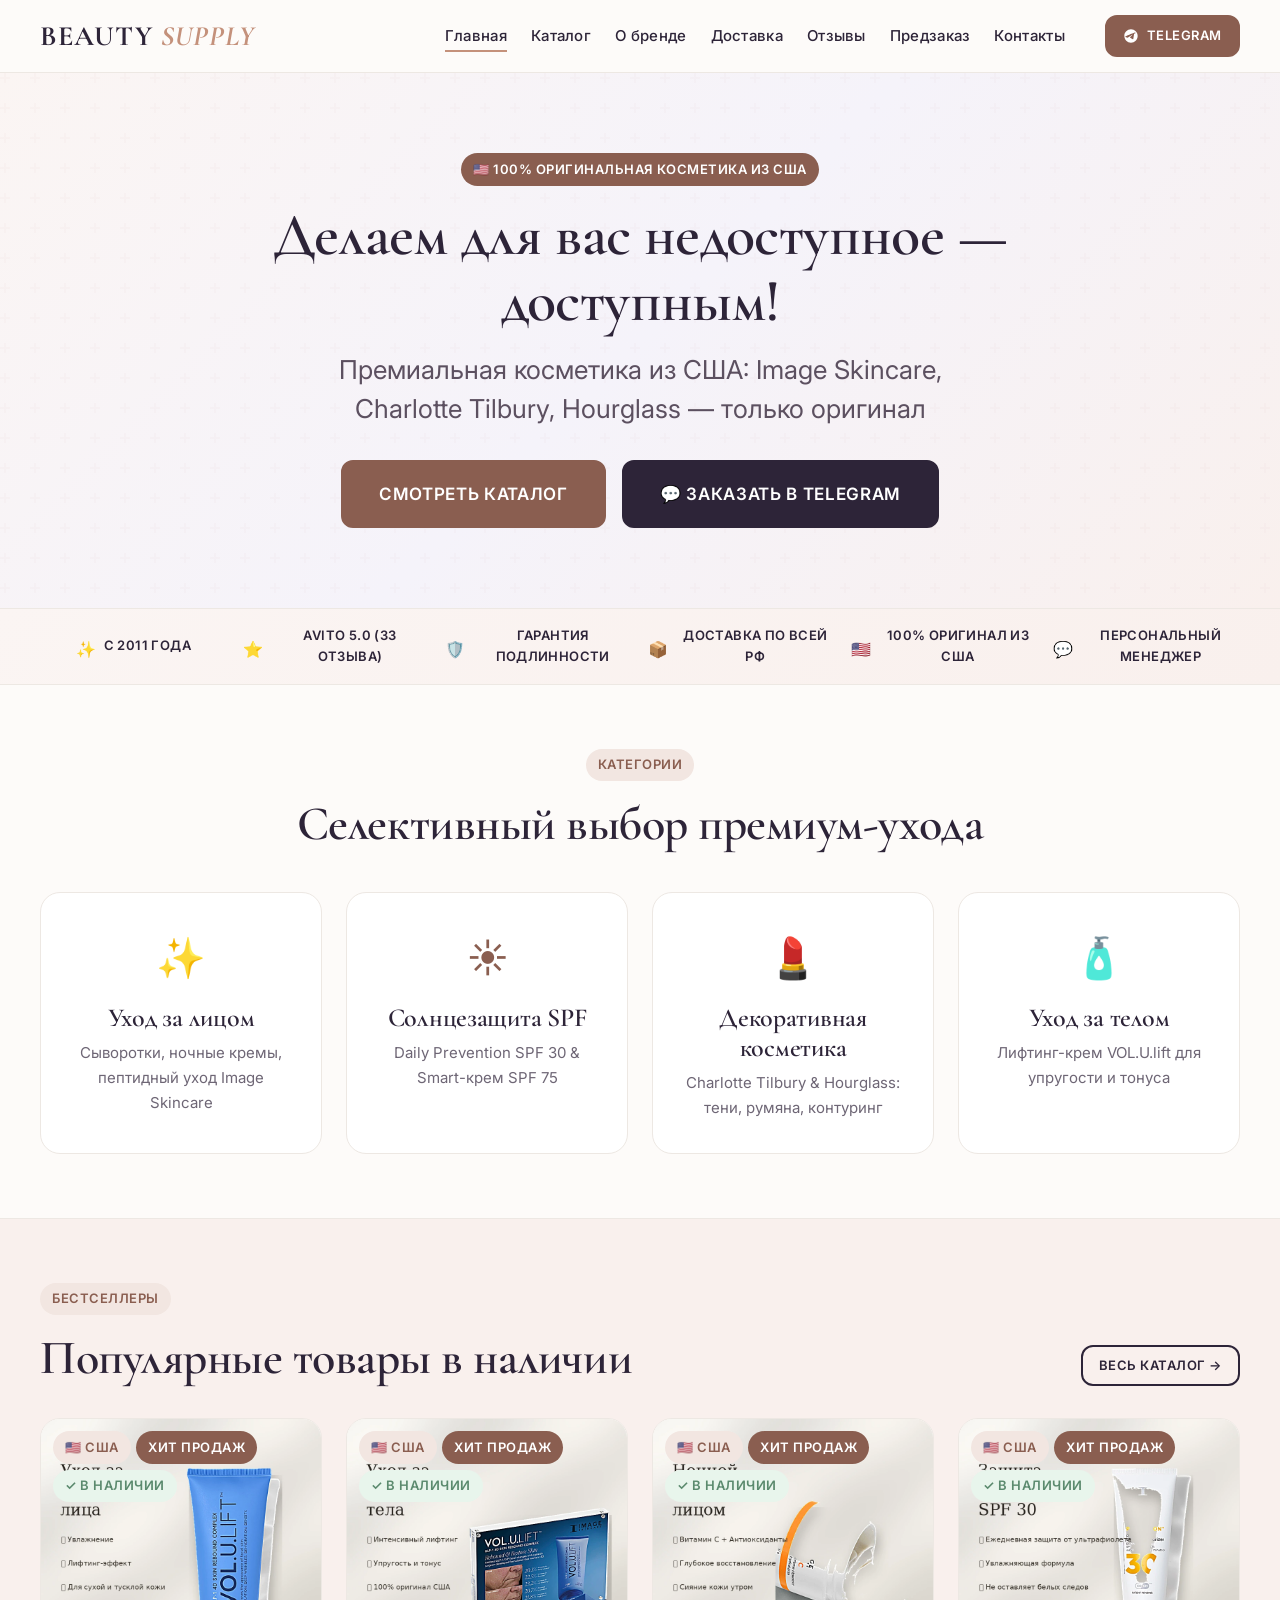
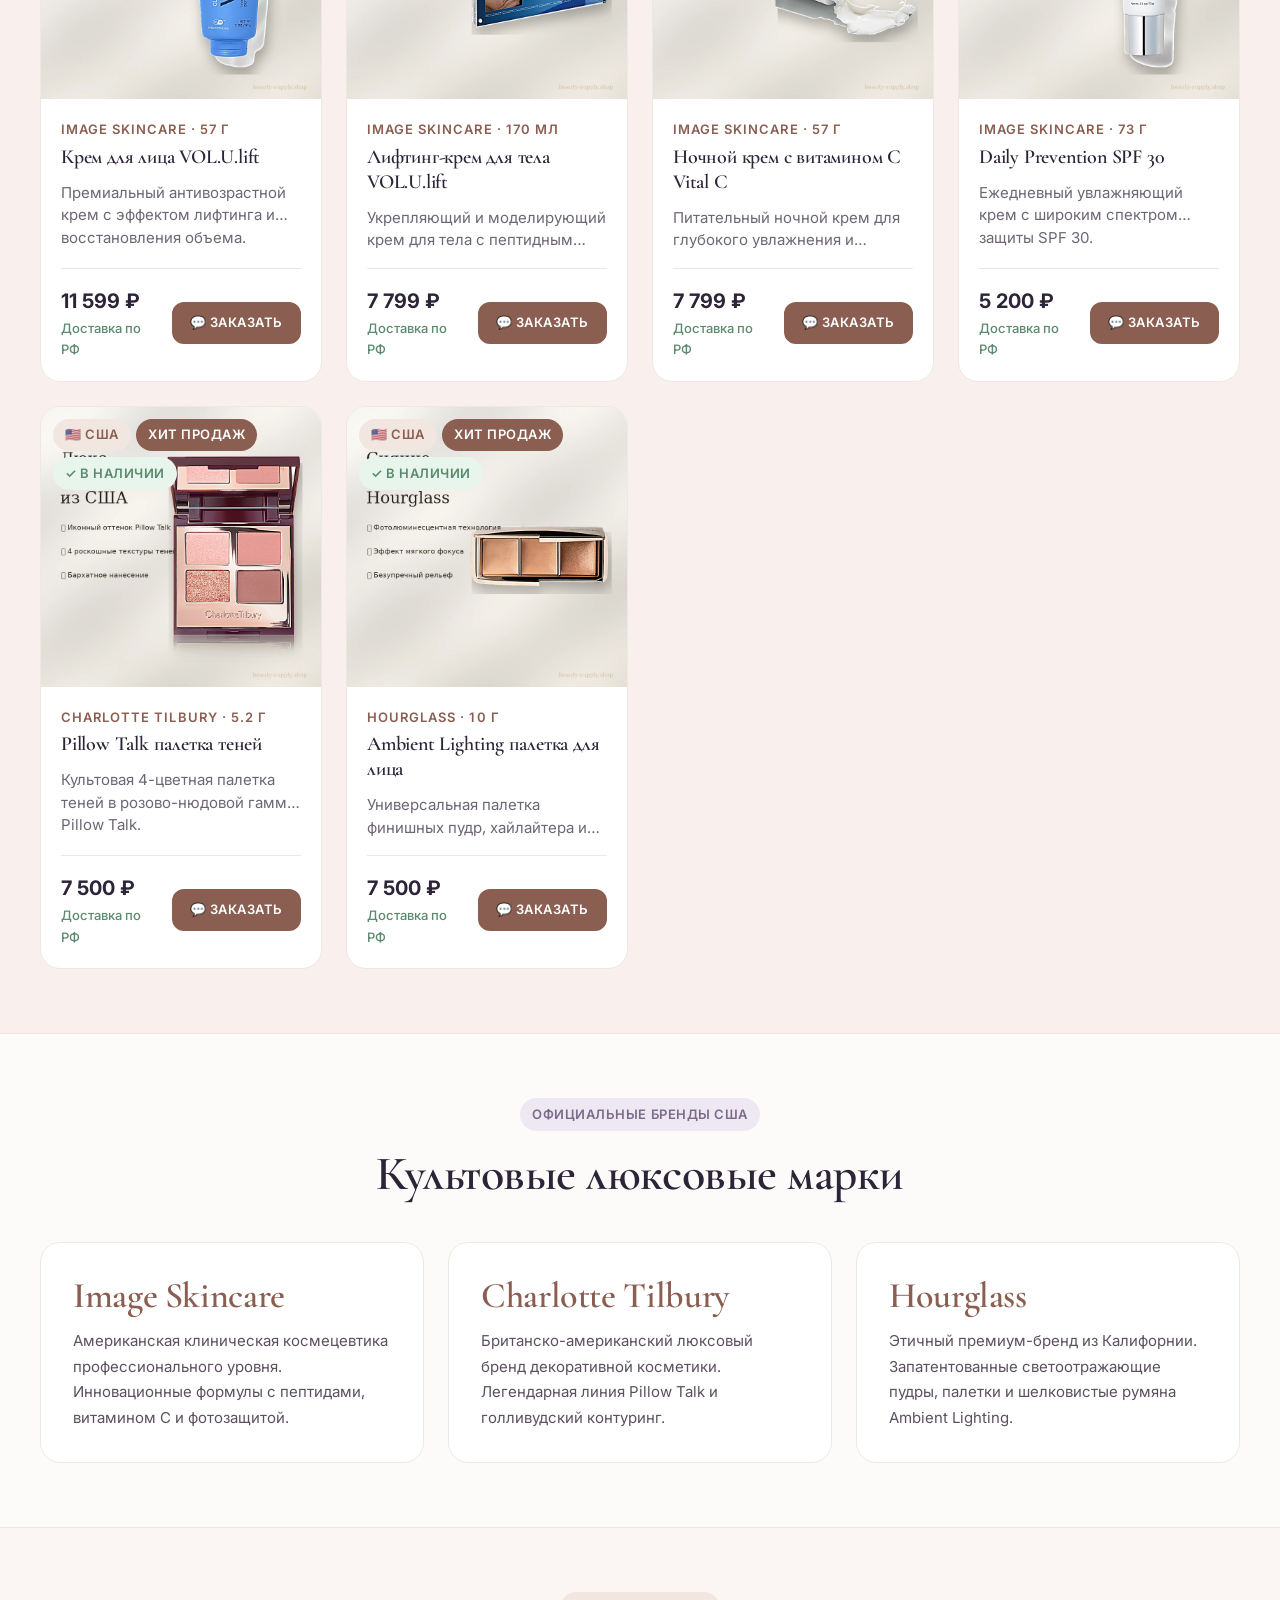
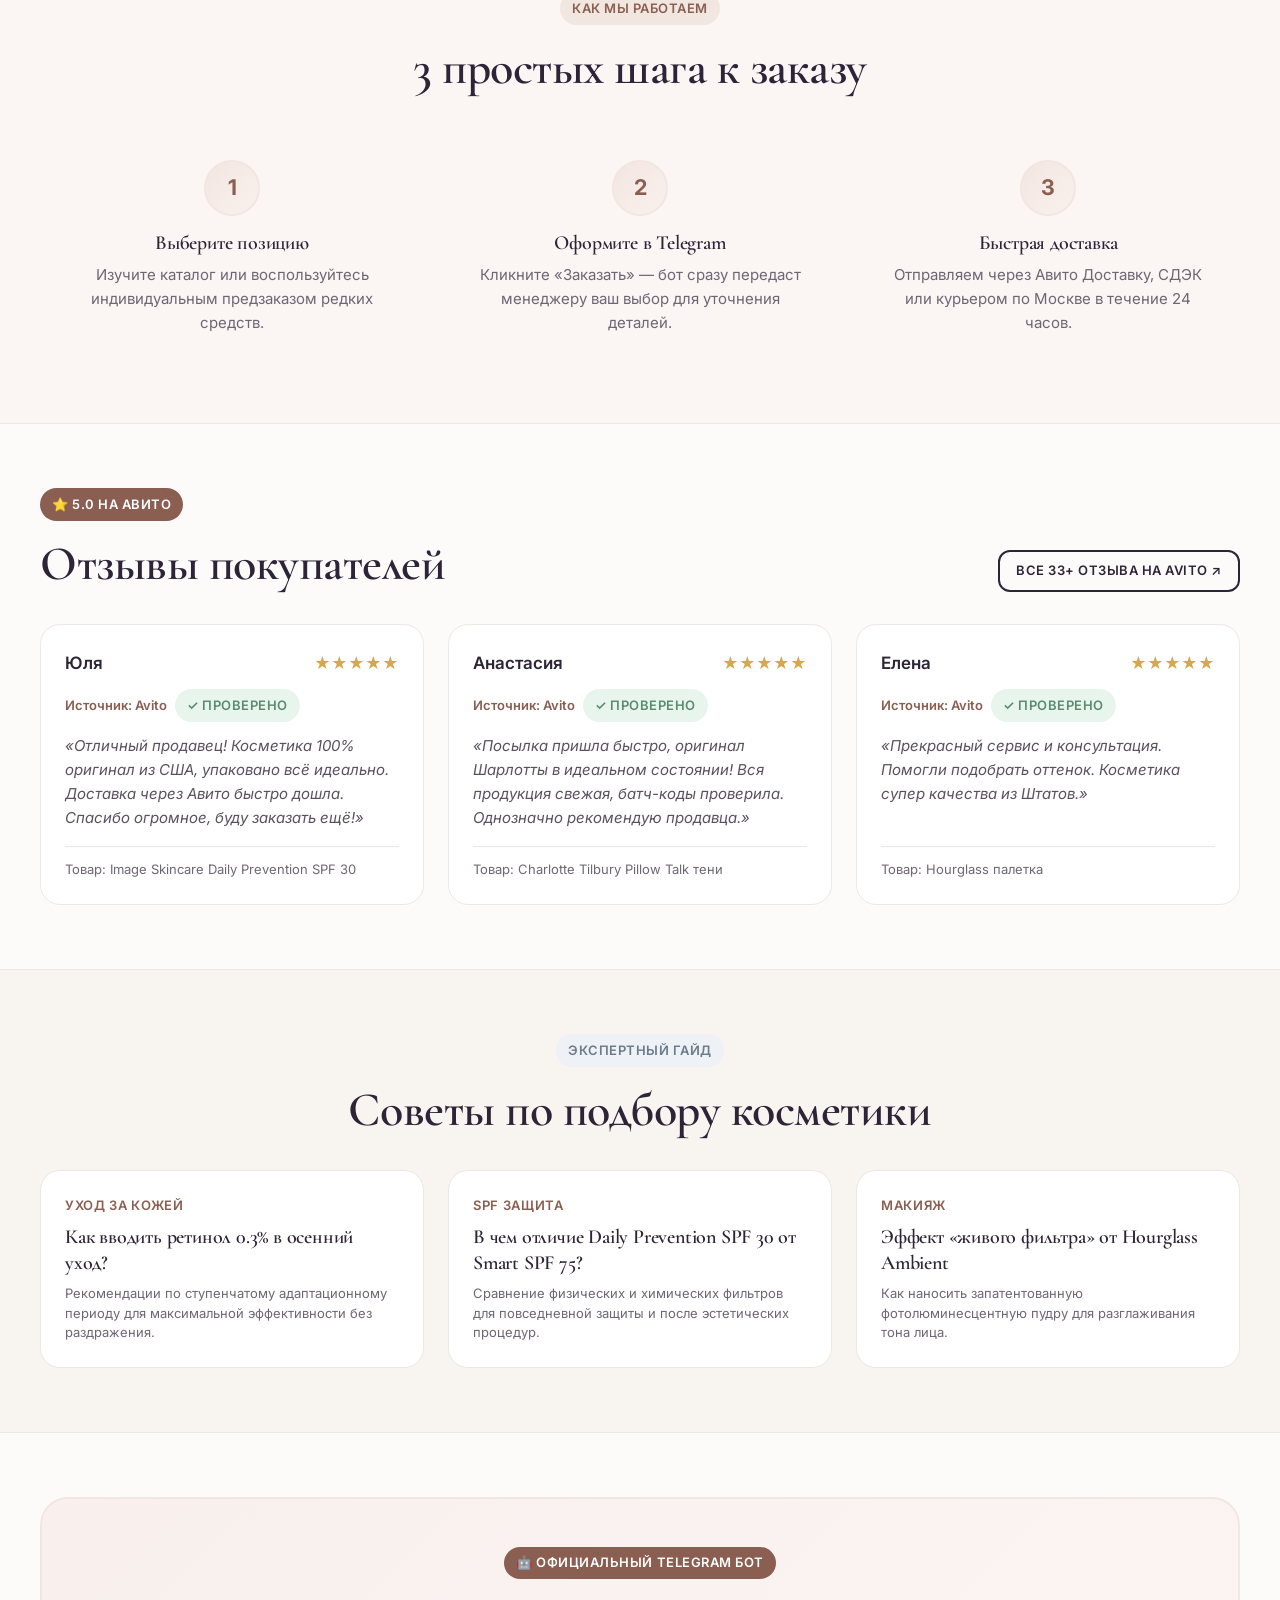
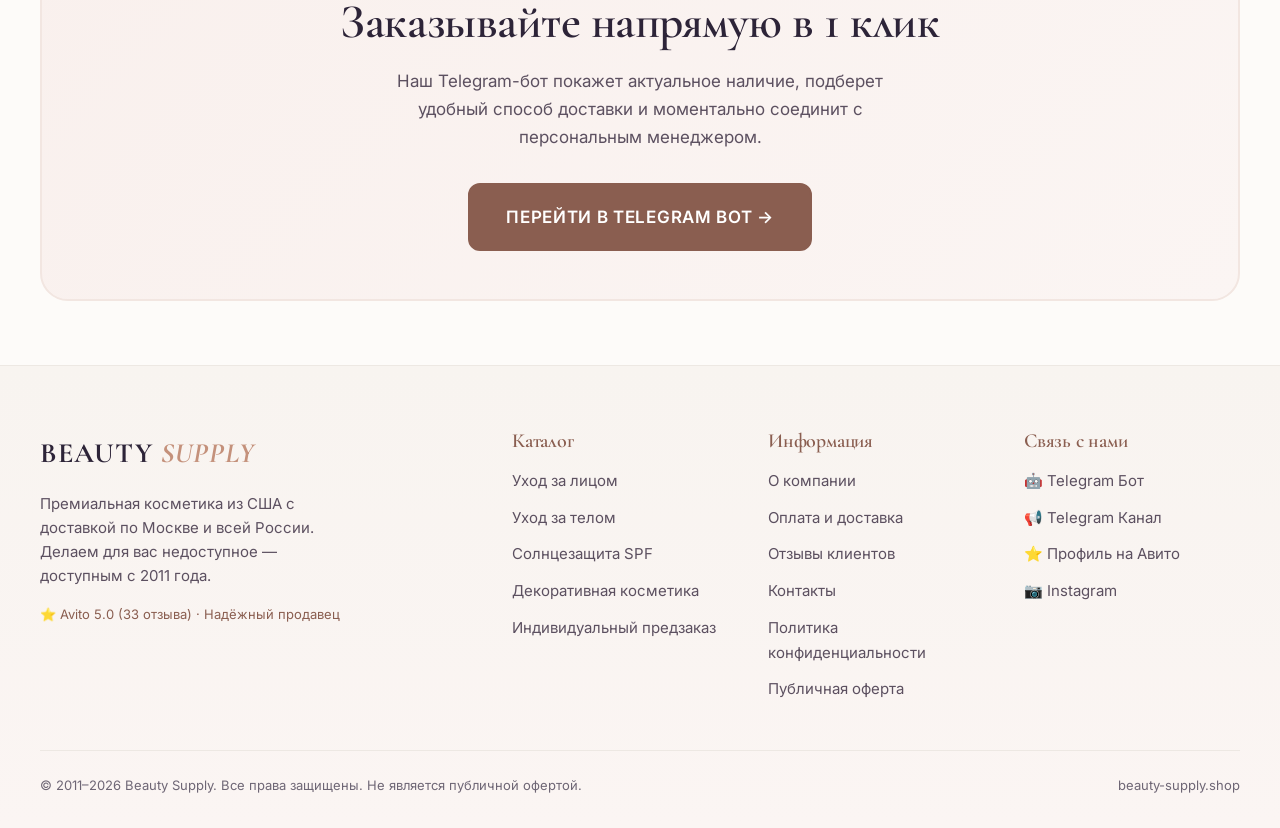
==== commit f616f354: "perf/a11y/seo: move Google Fonts to link (remove render-blocking @import chain), OG image SVG->PNG 1" ====
--- a/index.html
+++ b/index.html
@@ -15,13 +15,17 @@
   <meta property="og:url" content="https://beautysupplymsk.github.io/s/">
   <meta property="og:title" content="Beauty Supply — Премиальная косметика из США">
   <meta property="og:description" content="Делаем для вас недоступное — доступным! Премиальная косметика из США: Image Skincare, Charlotte Tilbury, Hourglass.">
-  <meta property="og:image" content="https://beautysupplymsk.github.io/s/assets/images/og-default.svg">
-
+  <meta property="og:image" content="https://beautysupplymsk.github.io/s/assets/images/og-default.png">
+
+  
+  <meta property="og:image:width" content="1200">
+  <meta property="og:image:height" content="630">
+  <meta property="og:image:type" content="image/png">
   <!-- Twitter Card -->
   <meta name="twitter:card" content="summary_large_image">
   <meta name="twitter:title" content="Beauty Supply — Премиальная косметика из США">
   <meta name="twitter:description" content="Делаем для вас недоступное — доступным! 100% оригинал из США.">
-  <meta name="twitter:image" content="https://beautysupplymsk.github.io/s/assets/images/og-default.svg">
+  <meta name="twitter:image" content="https://beautysupplymsk.github.io/s/assets/images/og-default.png">
 
   <!-- Stylesheets -->
   <link rel="stylesheet" href="./styles/main.css">
@@ -30,6 +34,8 @@
   <link rel="preconnect" href="https://fonts.googleapis.com">
   <link rel="preconnect" href="https://fonts.gstatic.com" crossorigin>
 
+  
+  <link rel="stylesheet" href="https://fonts.googleapis.com/css2?family=Cormorant+Garamond:ital,wght@0,400;0,500;0,600;0,700;1,400;1,600&family=Inter:wght@300;400;500;600;700&display=swap">
   <!-- Structured Data: Organization -->
   <script type="application/ld+json">
   {
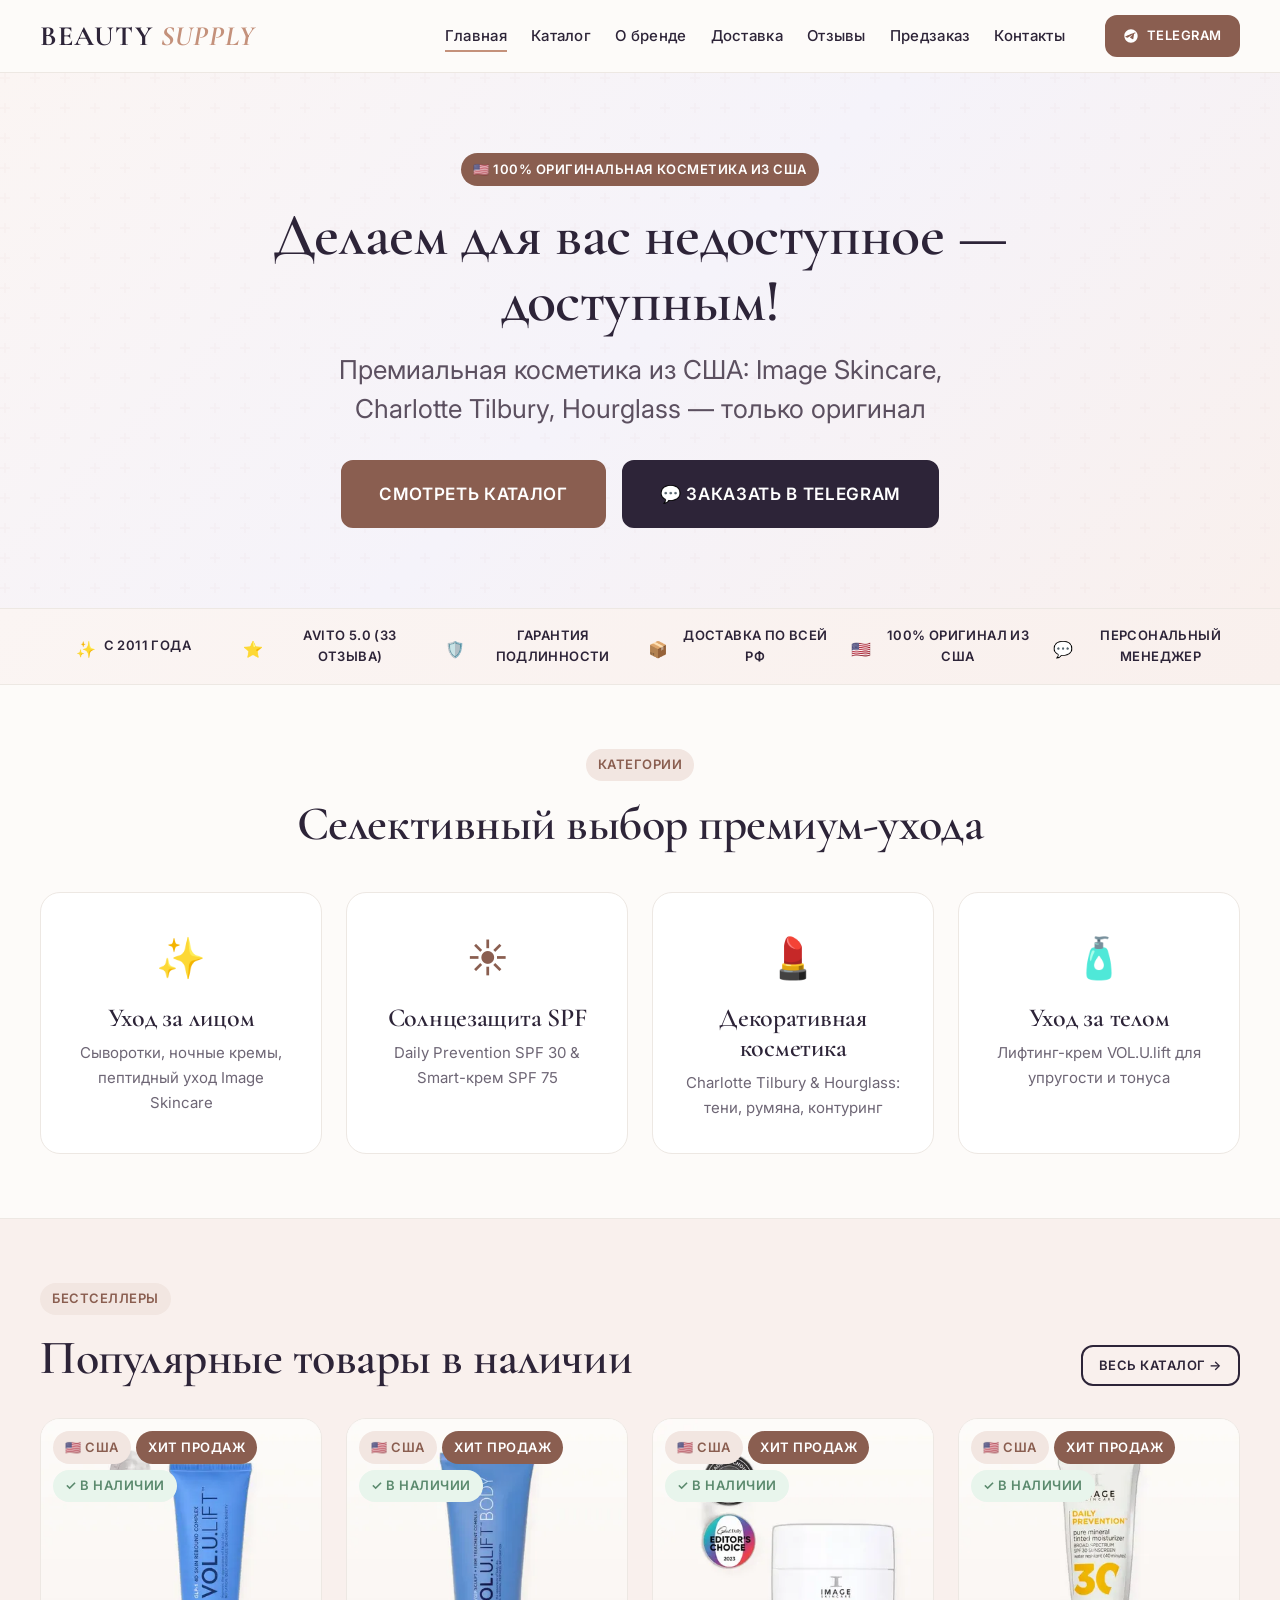
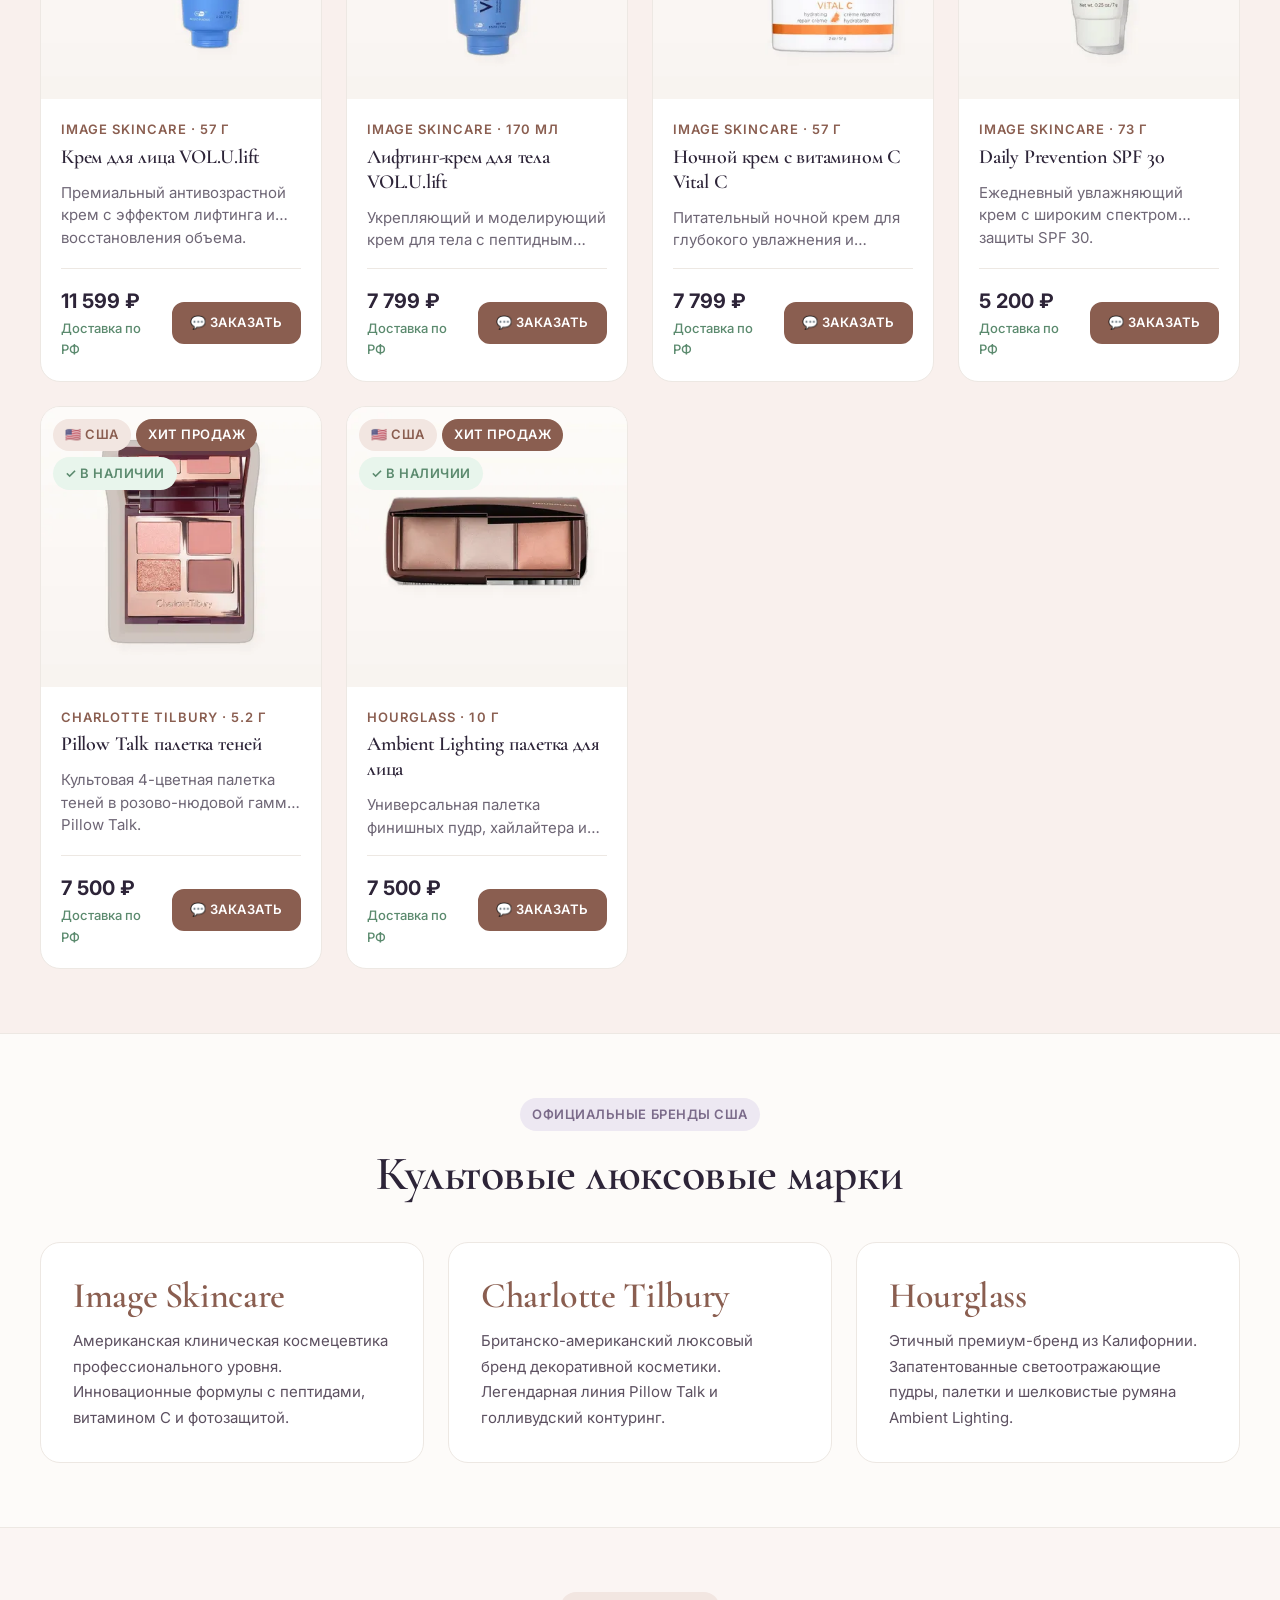
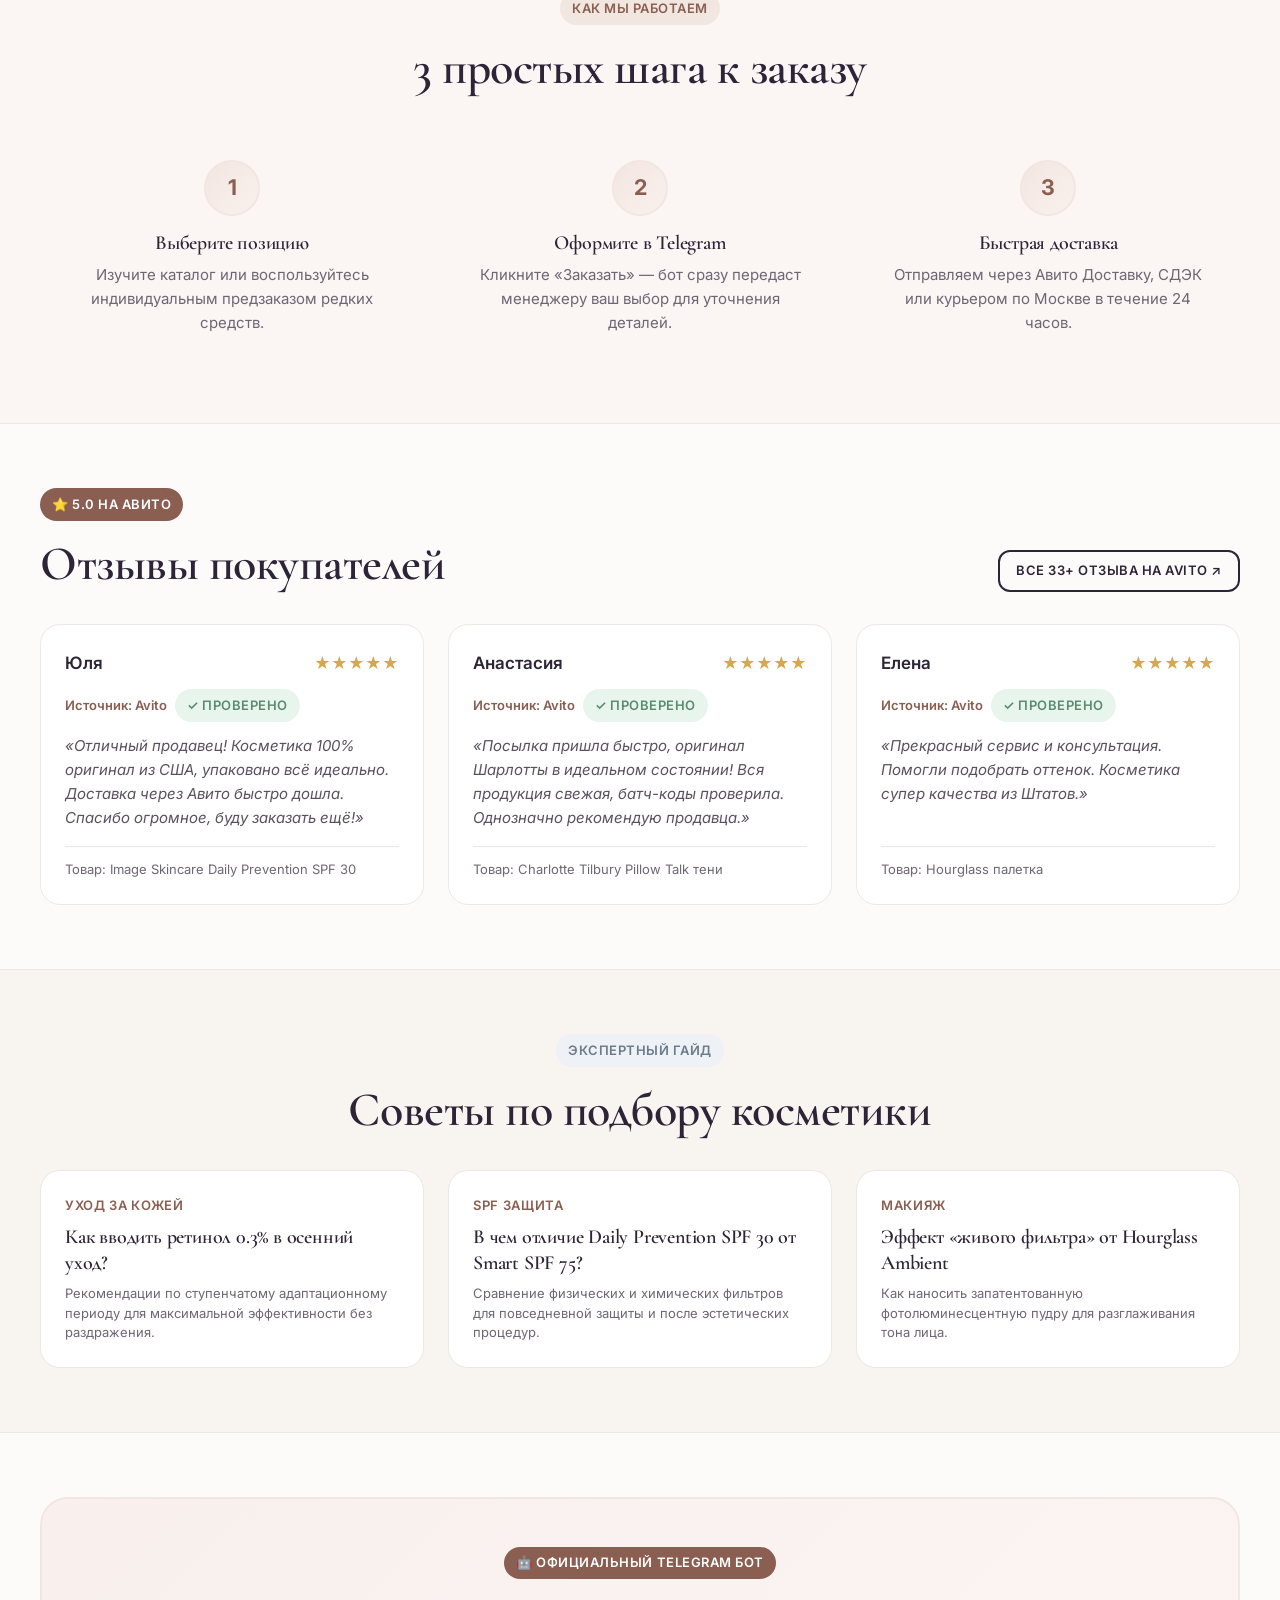
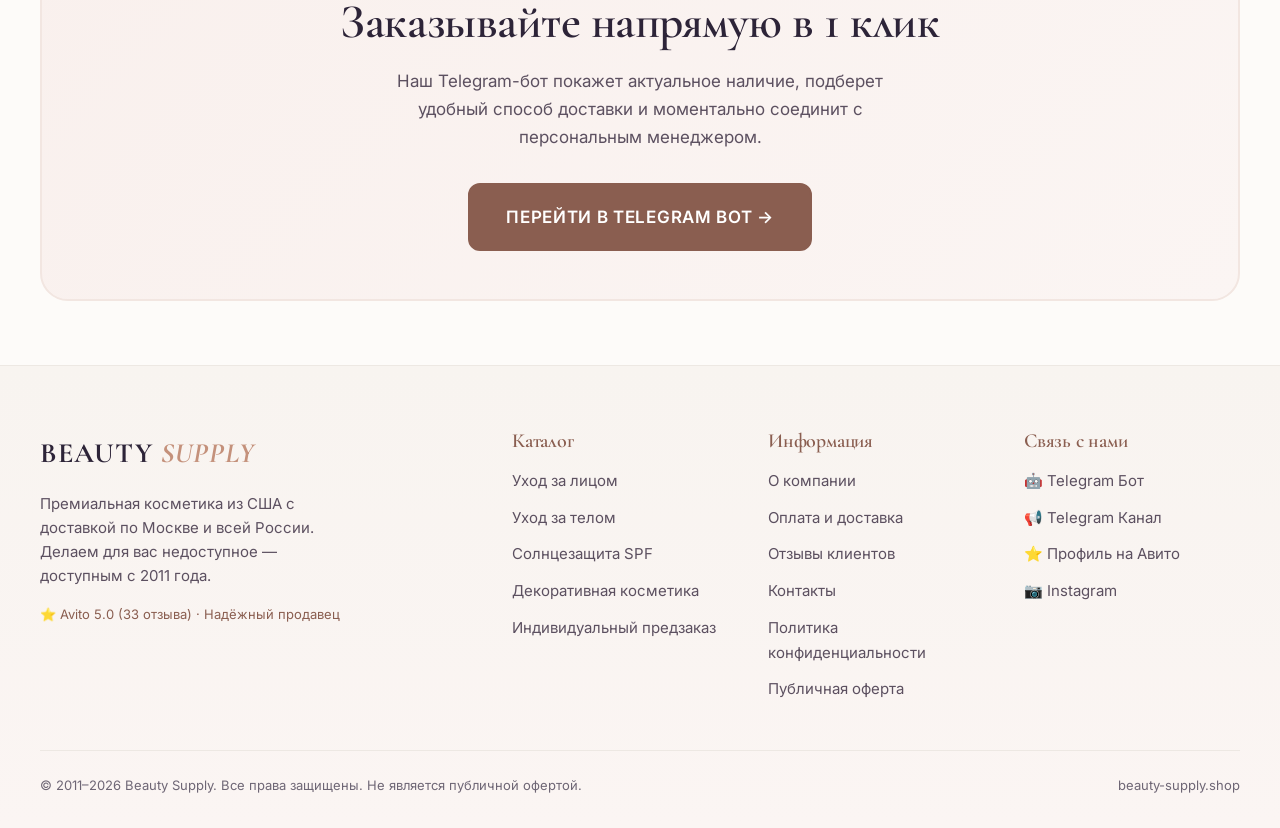
==== commit d829df47: "fix: getBasePath() и загрузка JSON + изображений на всех страницах Co-authored-by: arena-agent <2970" ====
--- a/index.html
+++ b/index.html
@@ -272,8 +272,11 @@
       renderFooter();
 
       // Load bestsellers
-      fetch('./assets/data/products.json')
-        .then(res => res.json())
+      fetch(`${getBasePath()}assets/data/products.json`)
+        .then(res => {
+          if (!res.ok) throw new Error('Network response was not ok');
+          return res.json();
+        })
         .then(products => {
           const container = document.getElementById('bestsellers-grid');
           if (container) {
@@ -281,18 +284,33 @@
             container.innerHTML = bestsellers.map(p => renderProductCard(p)).join('');
           }
         })
-        .catch(err => console.error('Error loading products:', err));
+        .catch(err => {
+          console.error('Error loading products:', err);
+          const container = document.getElementById('bestsellers-grid');
+          if (container) {
+            container.innerHTML = '<p class="error" style="grid-column: 1/-1; text-align: center; color: var(--color-muted); padding: var(--space-4) 0;">Не удалось загрузить данные. Обновите страницу.</p>';
+          }
+        });
 
       // Load reviews
-      fetch('./assets/data/reviews.json')
-        .then(res => res.json())
+      fetch(`${getBasePath()}assets/data/reviews.json`)
+        .then(res => {
+          if (!res.ok) throw new Error('Network response was not ok');
+          return res.json();
+        })
         .then(reviews => {
           const container = document.getElementById('reviews-grid');
           if (container) {
             container.innerHTML = reviews.map(r => renderReviewCard(r)).join('');
           }
         })
-        .catch(err => console.error('Error loading reviews:', err));
+        .catch(err => {
+          console.error('Error loading reviews:', err);
+          const container = document.getElementById('reviews-grid');
+          if (container) {
+            container.innerHTML = '<p class="error" style="grid-column: 1/-1; text-align: center; color: var(--color-muted); padding: var(--space-4) 0;">Не удалось загрузить отзывы. Обновите страницу.</p>';
+          }
+        });
     });
   </script>
 </body>
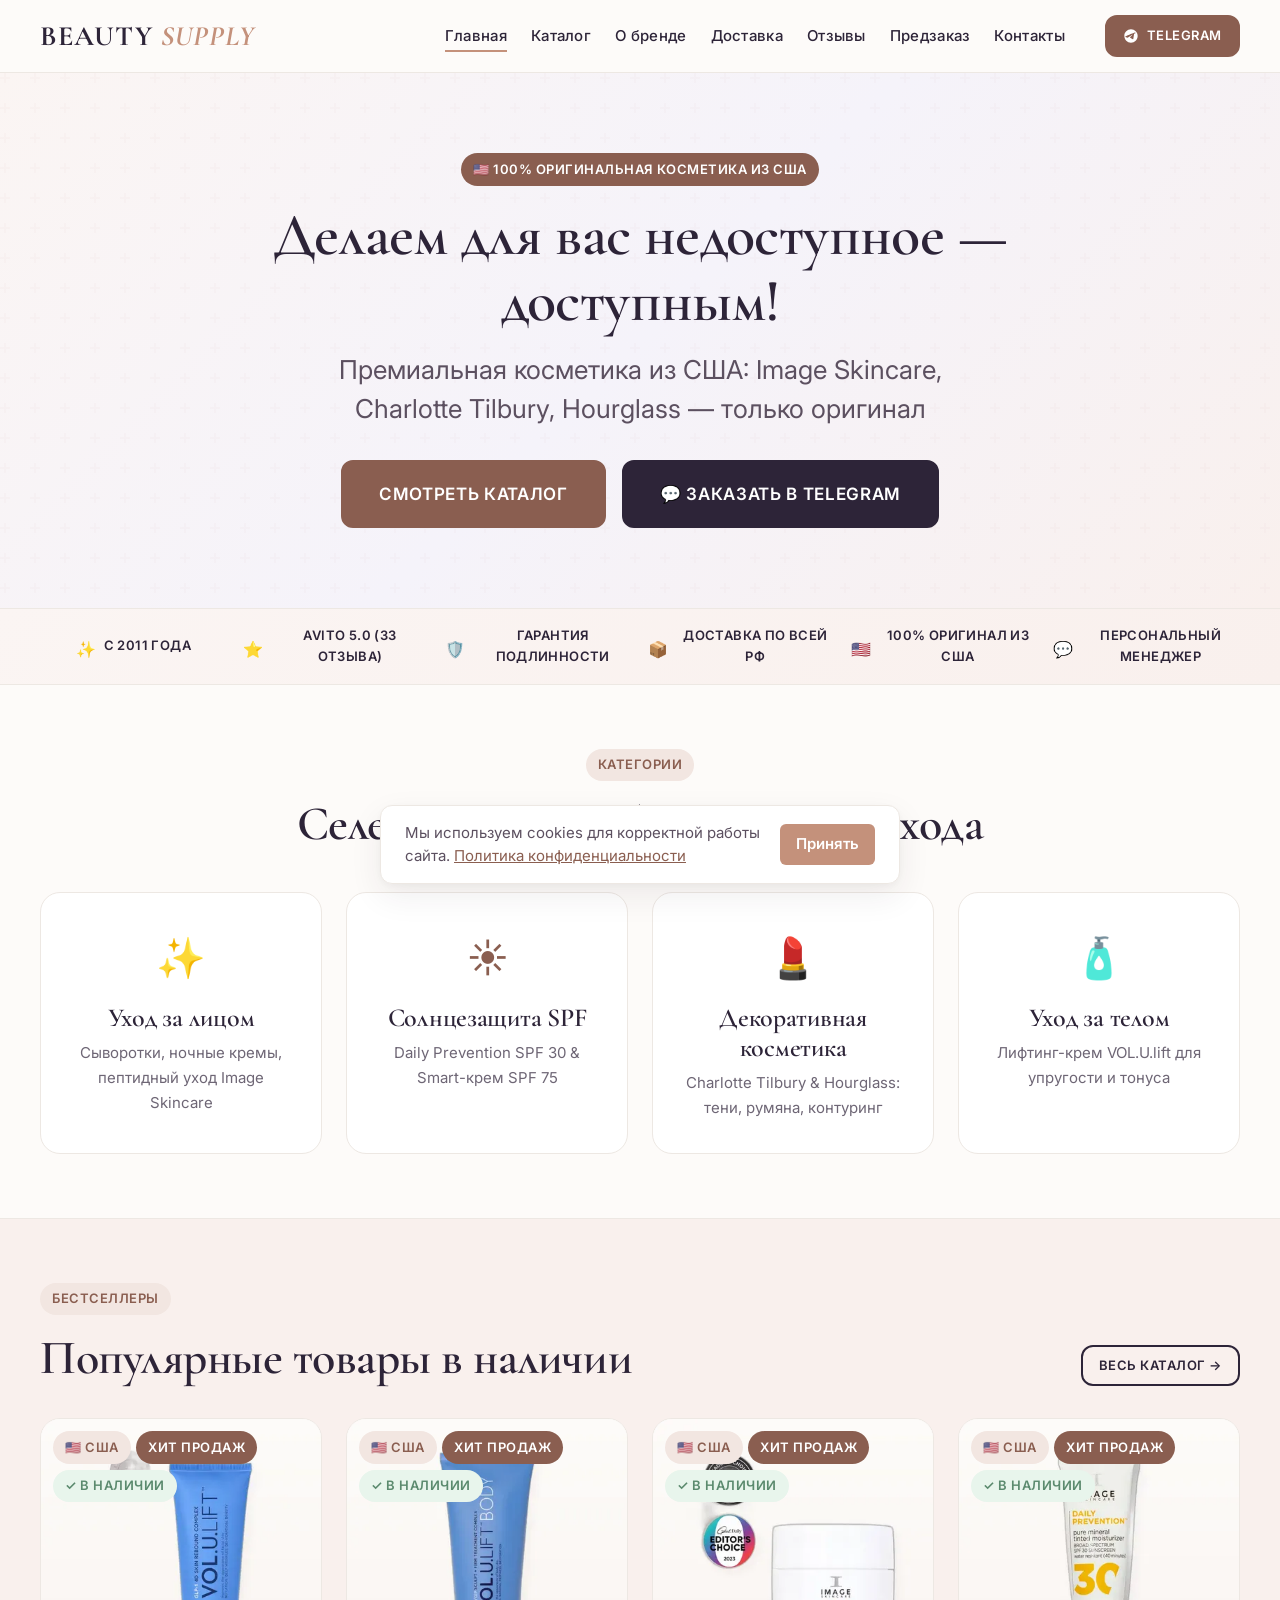
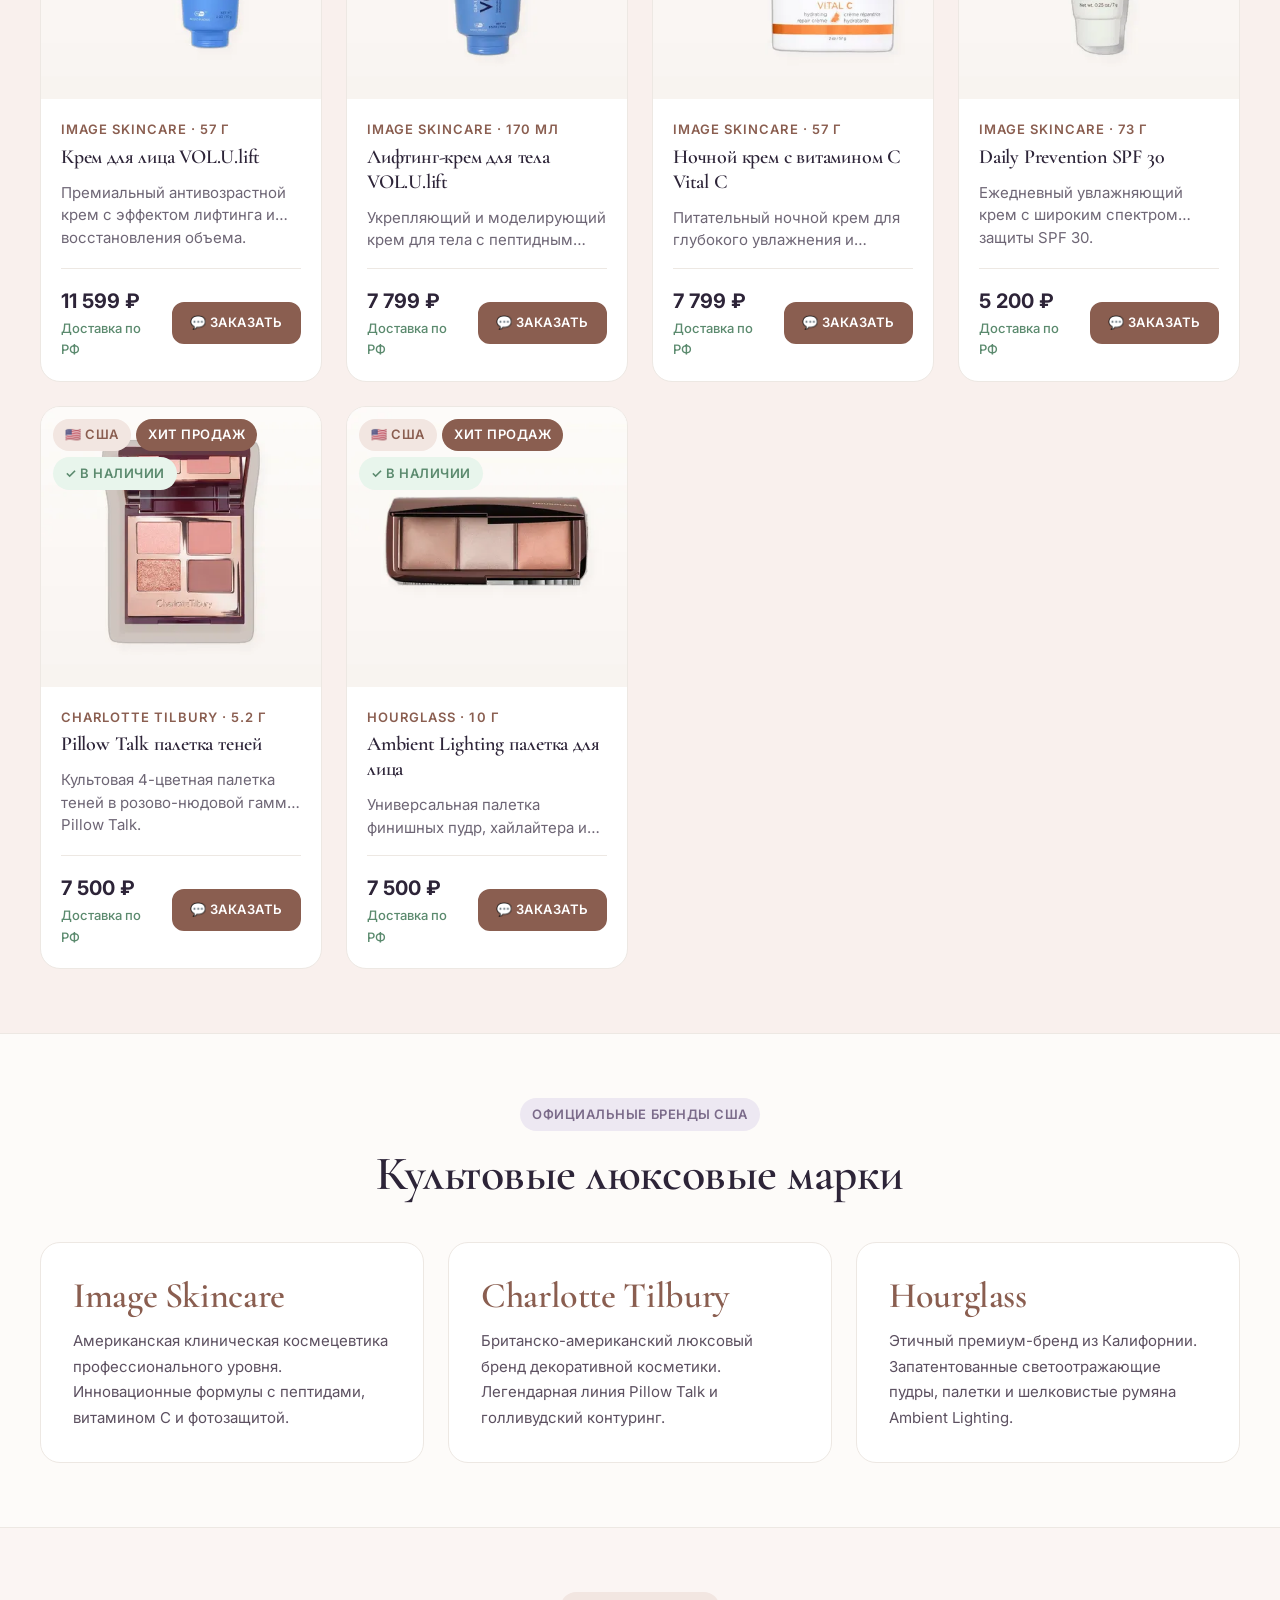
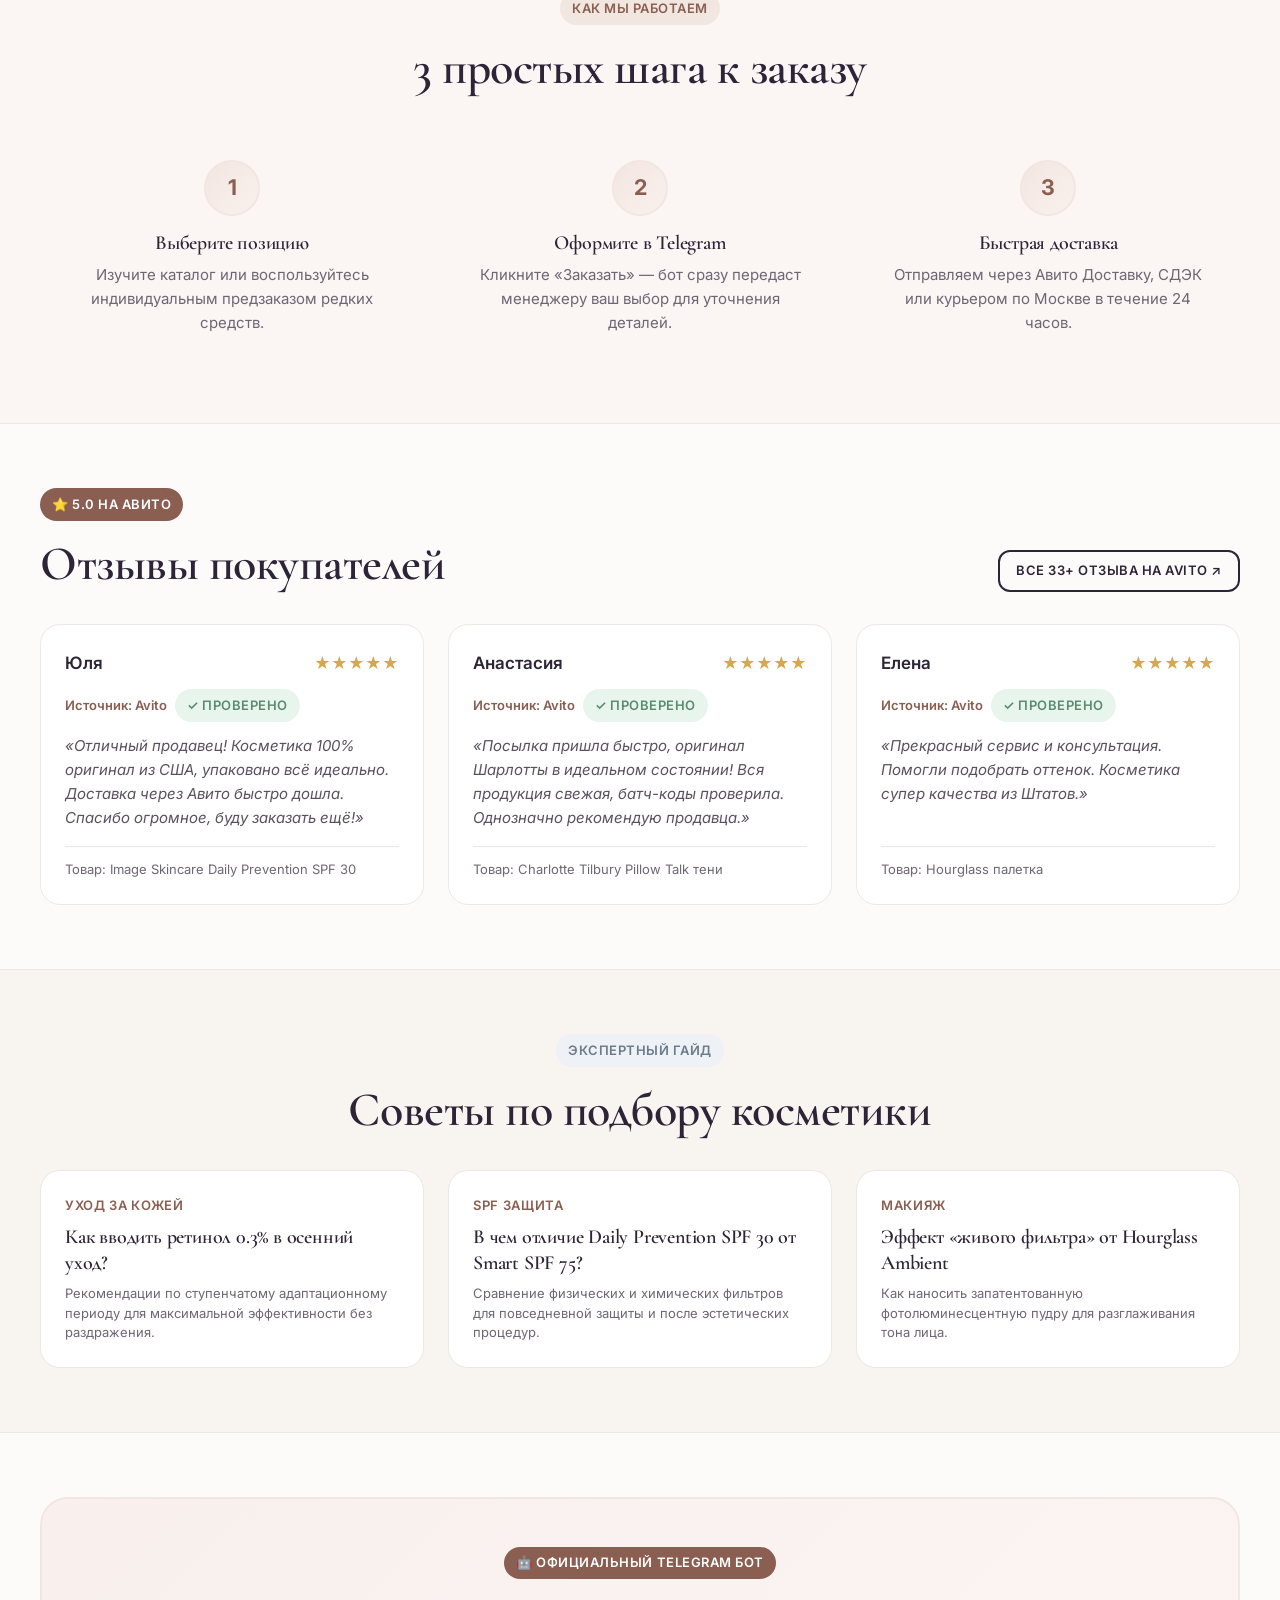
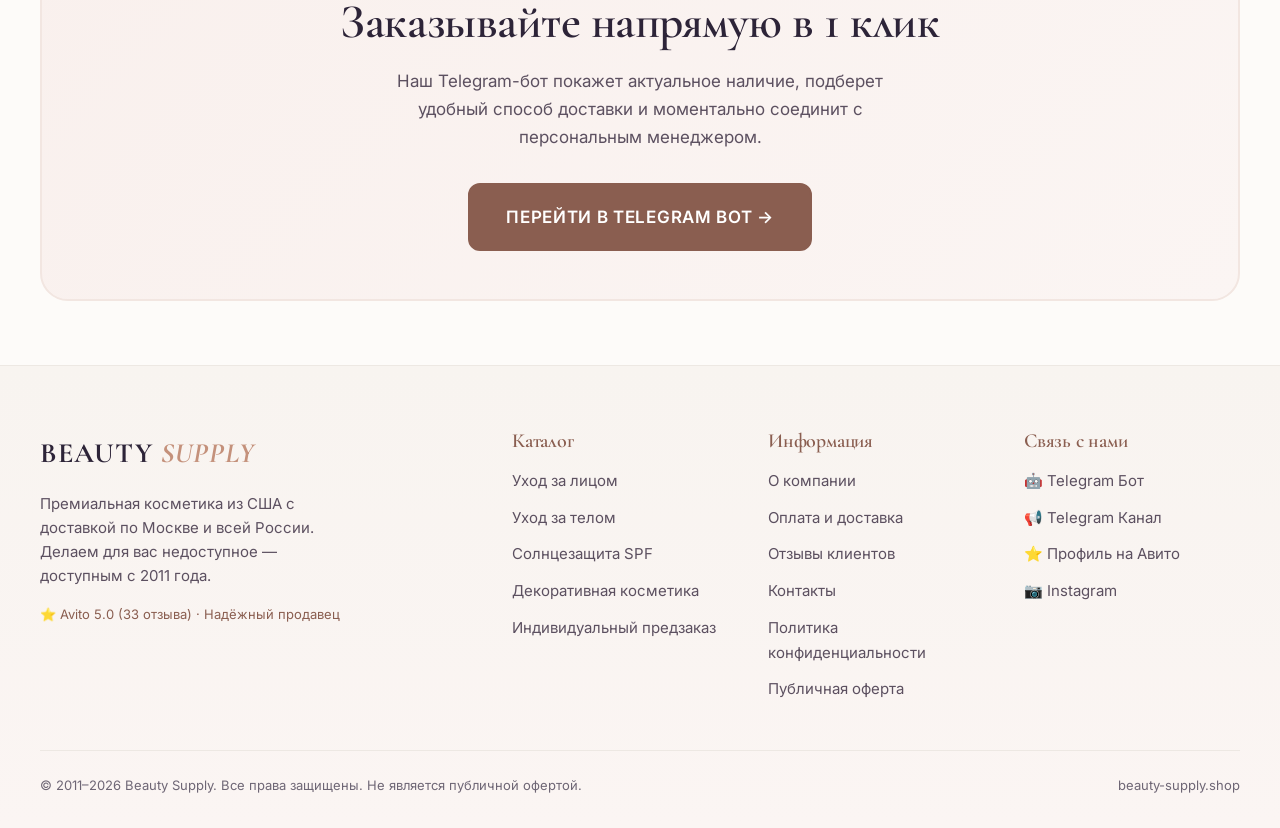
==== commit 8c13efbc: "chore: cookie-уведомление и заглушки аналитики Co-authored-by: arena-agent <297053741+arena-agent@us" ====
--- a/index.html
+++ b/index.html
@@ -1,7 +1,7 @@
-<!DOCTYPE html>
+<!doctype html>
 <html lang="ru">
 <head>
-  <meta charset="UTF-8">
+  <meta charset="utf-8">
   <meta name="viewport" content="width=device-width, initial-scale=1.0">
   <title>Beauty Supply — Премиальная косметика из США в России</title>
   <meta name="description" content="Официальный поставщик оригинальной косметики из США: Image Skincare, Charlotte Tilbury, Hourglass. Доставка по Москве и всей России. Гарантия подлинности.">
@@ -10,21 +10,23 @@
   <link rel="canonical" href="https://beautysupplymsk.github.io/s/">
   <link rel="icon" type="image/svg+xml" href="./assets/icons/favicon.svg">
 
+  <!-- TODO: вставить код счётчика Яндекс.Метрики или Google Analytics -->
+  <!-- Инструкция: https://metrika.yandex.ru/ -->
+
   <!-- Open Graph / Social -->
   <meta property="og:type" content="website">
   <meta property="og:url" content="https://beautysupplymsk.github.io/s/">
-  <meta property="og:title" content="Beauty Supply — Премиальная косметика из США">
-  <meta property="og:description" content="Делаем для вас недоступное — доступным! Премиальная косметика из США: Image Skincare, Charlotte Tilbury, Hourglass.">
+  <meta property="og:title" content="Beauty Supply — Премиальная косметика из США в России">
+  <meta property="og:description" content="Официальный поставщик оригинальной косметики из США: Image Skincare, Charlotte Tilbury, Hourglass. Доставка по Москве и всей России. Гарантия подлинности.">
   <meta property="og:image" content="https://beautysupplymsk.github.io/s/assets/images/og-default.png">
-
-  
   <meta property="og:image:width" content="1200">
   <meta property="og:image:height" content="630">
   <meta property="og:image:type" content="image/png">
+
   <!-- Twitter Card -->
   <meta name="twitter:card" content="summary_large_image">
-  <meta name="twitter:title" content="Beauty Supply — Премиальная косметика из США">
-  <meta name="twitter:description" content="Делаем для вас недоступное — доступным! 100% оригинал из США.">
+  <meta name="twitter:title" content="Beauty Supply — Премиальная косметика из США в России">
+  <meta name="twitter:description" content="Официальный поставщик оригинальной косметики из США: Image Skincare, Charlotte Tilbury, Hourglass. Доставка по Москве и всей России.">
   <meta name="twitter:image" content="https://beautysupplymsk.github.io/s/assets/images/og-default.png">
 
   <!-- Stylesheets -->
@@ -313,5 +315,25 @@
         });
     });
   </script>
+  <!-- Баннер согласия на использование cookies (152-ФЗ) -->
+  <div id="cookie-banner" role="dialog" aria-live="polite" aria-label="Уведомление о cookies" hidden>
+    <p>Мы используем cookies для корректной работы сайта.
+       <a href="./pages/legal/privacy.html">Политика конфиденциальности</a></p>
+    <button id="cookie-accept" type="button">Принять</button>
+  </div>
+  <script>
+    // Инициализация баннера согласия на cookies
+    (function () {
+      var banner = document.getElementById('cookie-banner');
+      var btn = document.getElementById('cookie-accept');
+      if (!localStorage.getItem('cookies_accepted')) {
+        banner.removeAttribute('hidden');
+      }
+      btn.addEventListener('click', function () {
+        localStorage.setItem('cookies_accepted', '1');
+        banner.setAttribute('hidden', '');
+      });
+    }());
+  </script>
 </body>
 </html>
--- a/styles/main.css
+++ b/styles/main.css
@@ -851,6 +851,60 @@
   100% { background-position: -200% 0; }
 }
 
+/* === Cookie Consent Banner (152-ФЗ) === */
+#cookie-banner {
+  position: fixed;
+  bottom: var(--space-4);
+  left: var(--space-4);
+  right: var(--space-4);
+  max-width: 520px;
+  margin: 0 auto;
+  z-index: 1000;
+  background: var(--color-surface);
+  color: var(--color-primary);
+  border: 1px solid var(--color-border);
+  border-radius: var(--radius-md);
+  padding: var(--space-4) var(--space-6);
+  box-shadow: var(--shadow-lg);
+  display: flex;
+  align-items: center;
+  justify-content: space-between;
+  gap: var(--space-4);
+  font-size: var(--text-sm);
+}
+
+#cookie-banner[hidden] {
+  display: none !important;
+}
+
+#cookie-banner p {
+  margin: 0;
+  color: var(--color-secondary);
+  line-height: 1.5;
+}
+
+#cookie-banner a {
+  color: var(--color-accent-dark);
+  text-decoration: underline;
+}
+
+#cookie-accept {
+  background: var(--color-accent);
+  color: #ffffff;
+  border: none;
+  border-radius: var(--radius-sm);
+  padding: var(--space-2) var(--space-4);
+  font-weight: 600;
+  font-size: var(--text-sm);
+  cursor: pointer;
+  white-space: nowrap;
+  transition: background var(--transition-fast);
+}
+
+#cookie-accept:hover {
+  background: var(--color-accent-dark);
+}
+
 /* === Print Styles === */
 @media print {
   .site-header,
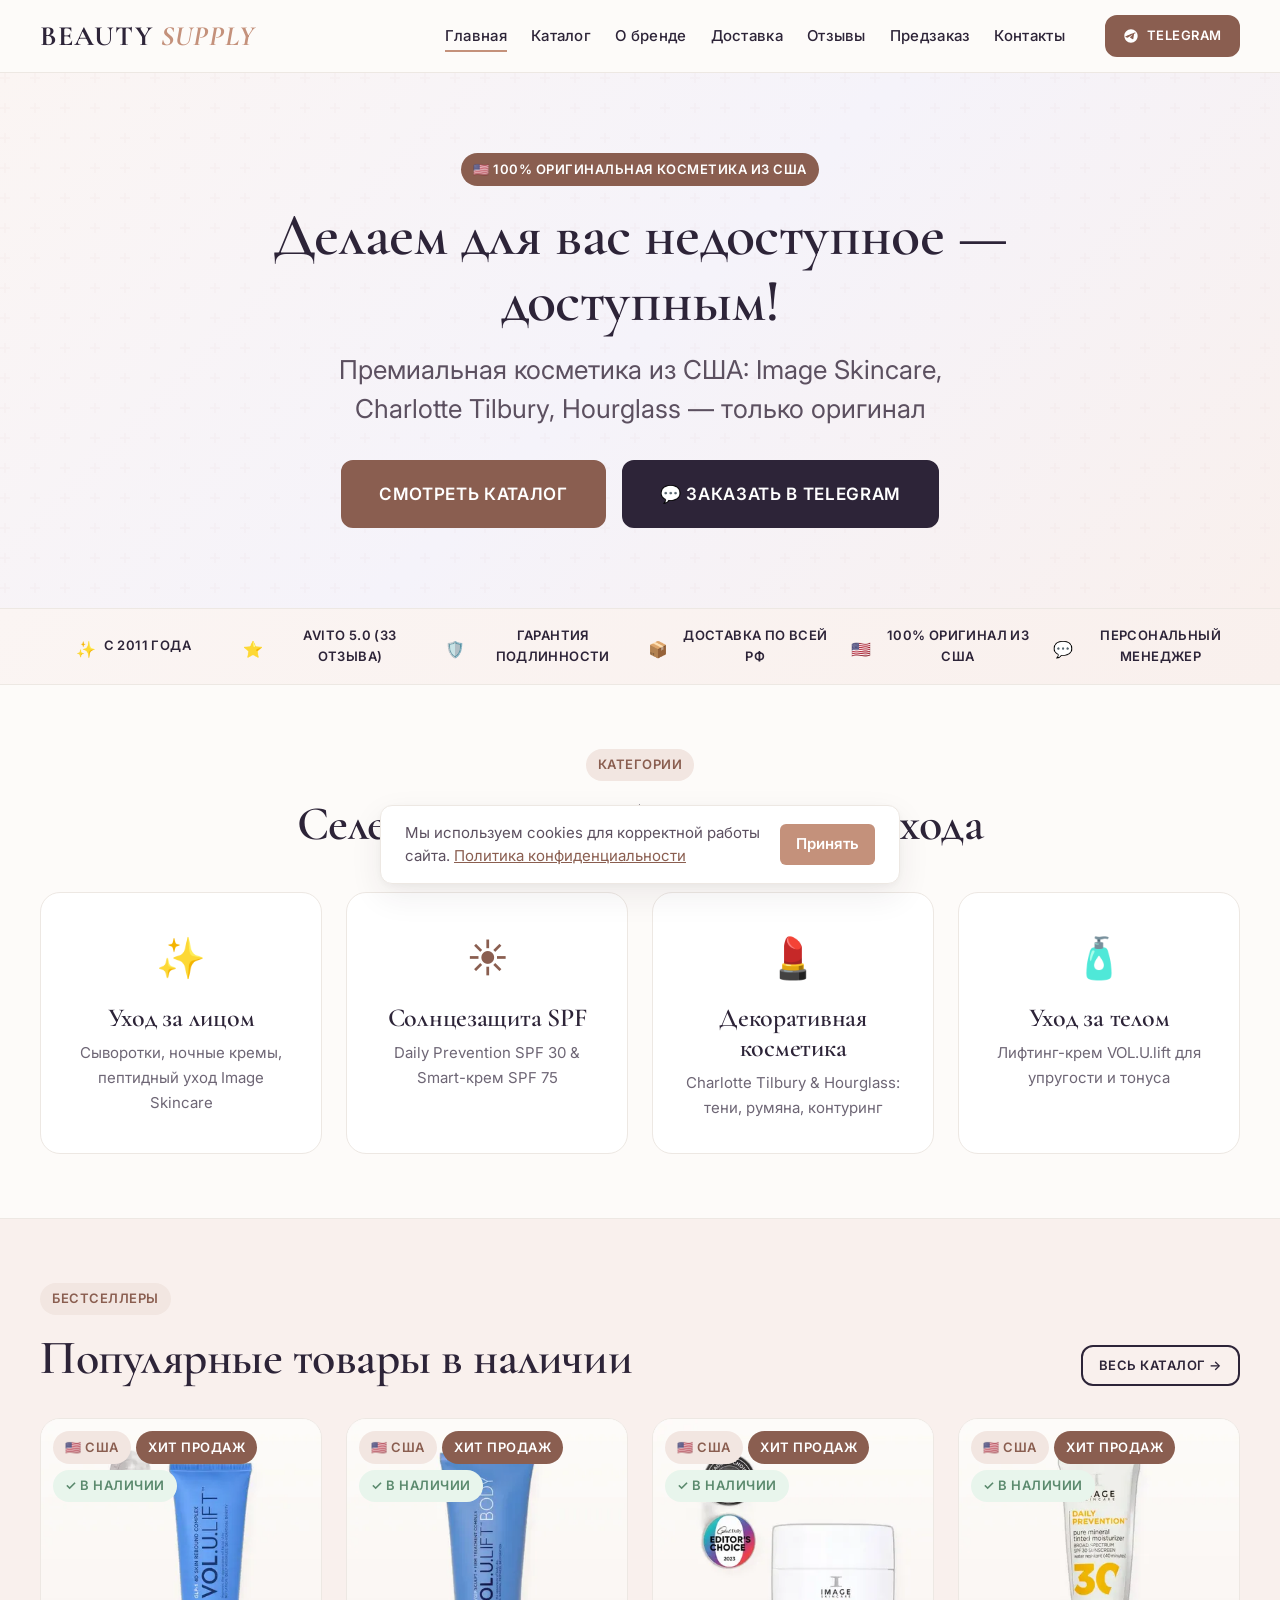
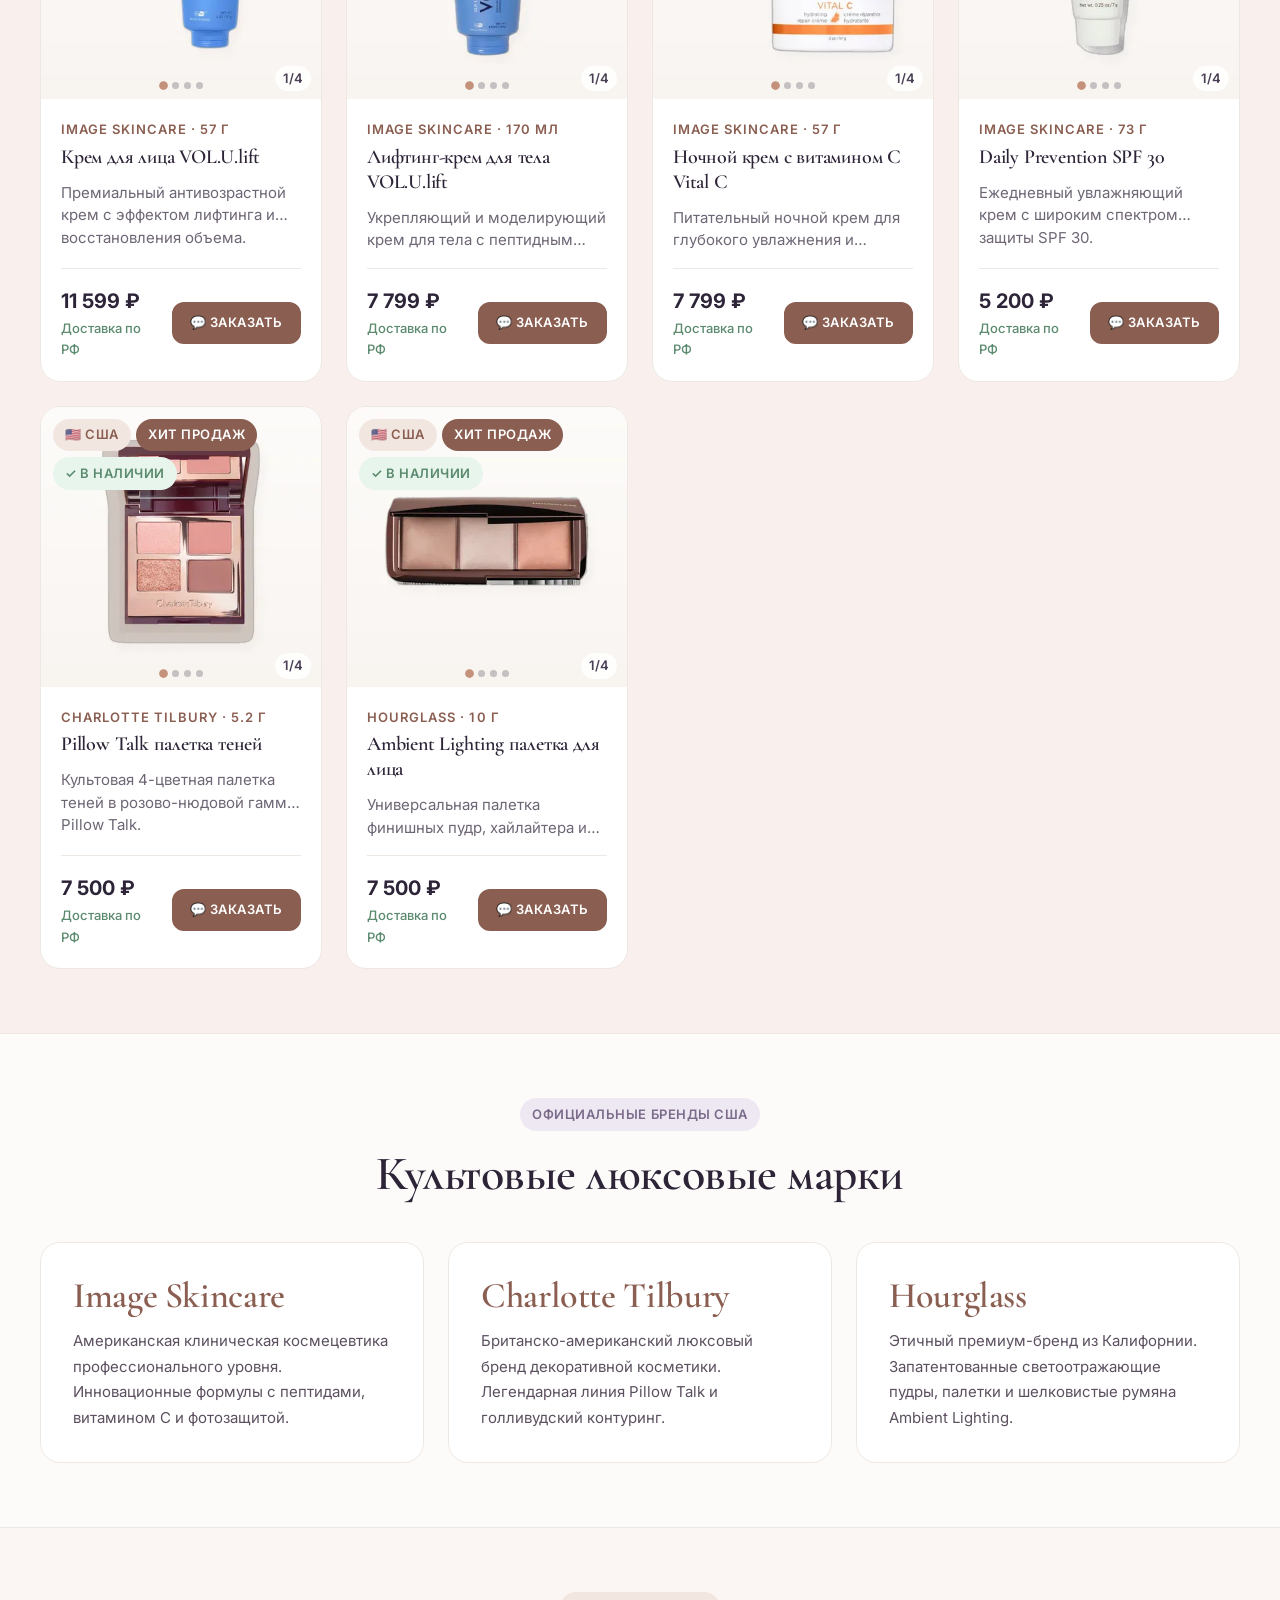
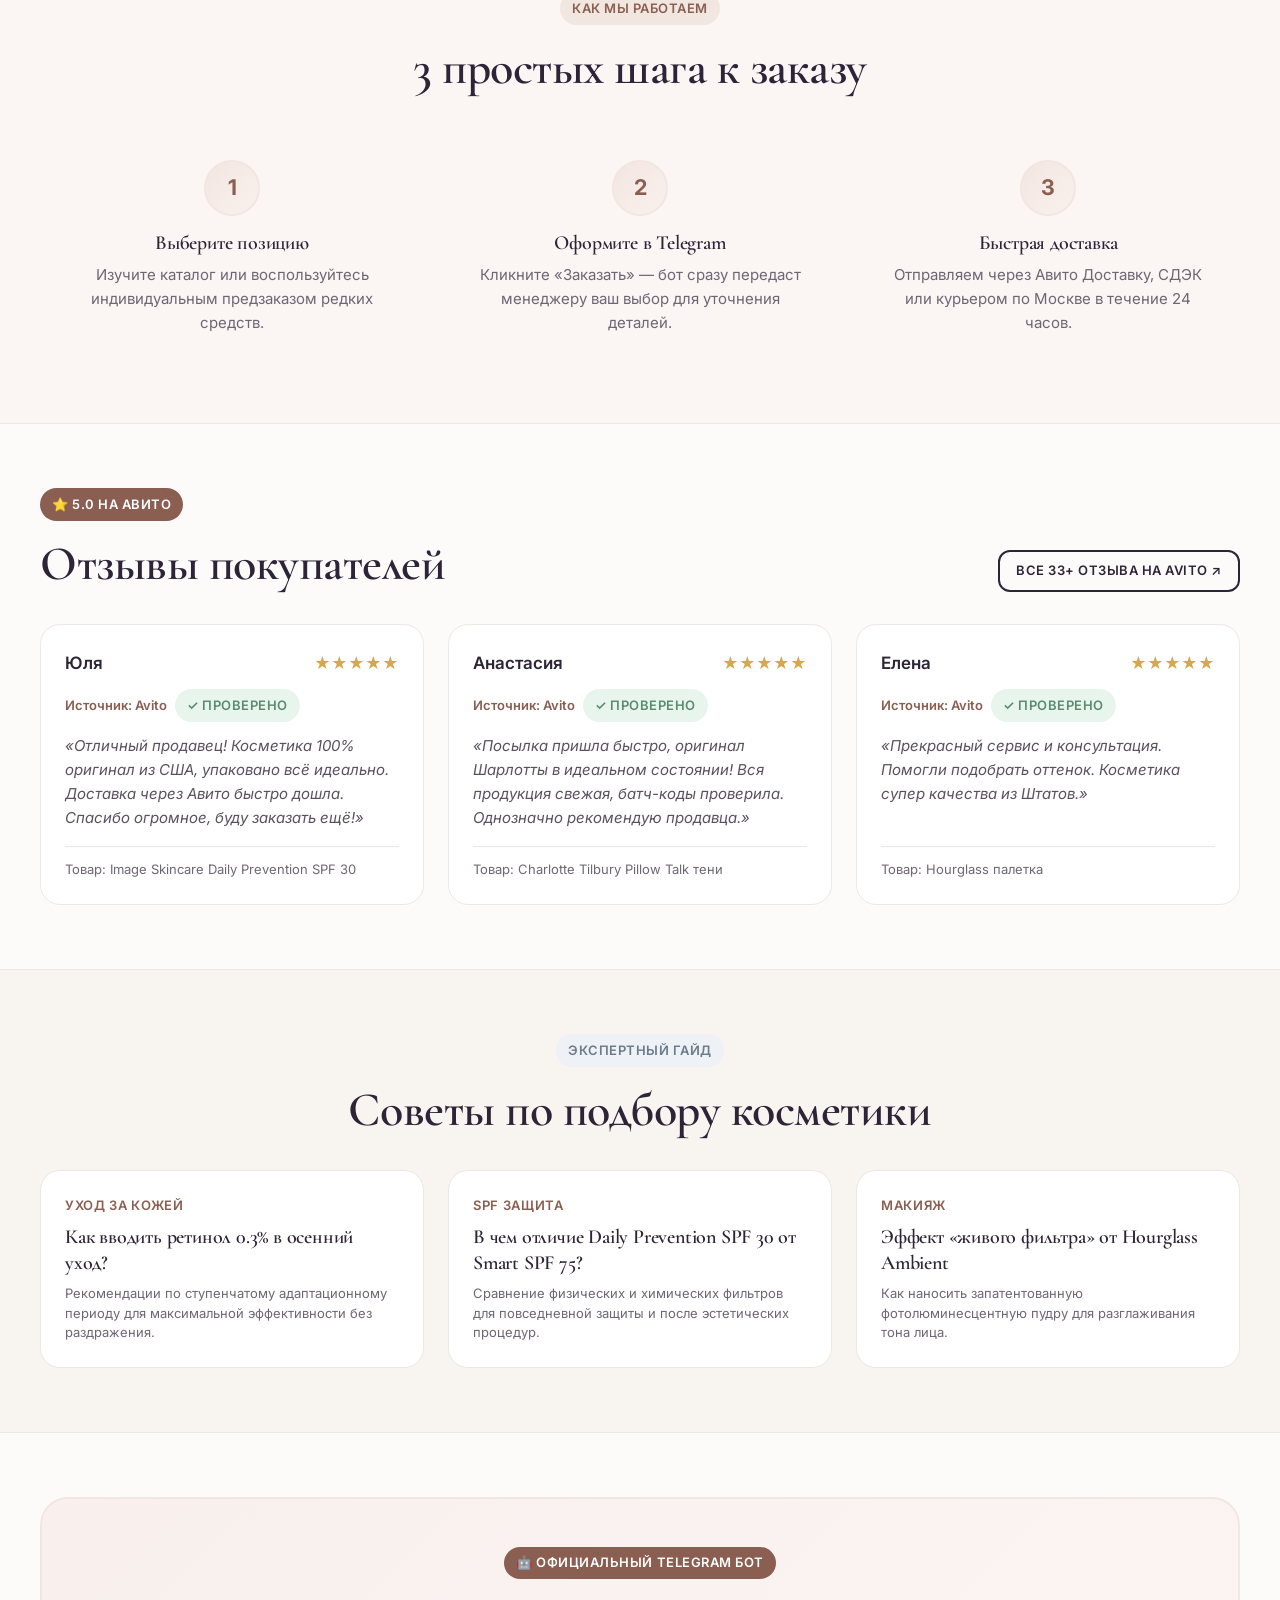
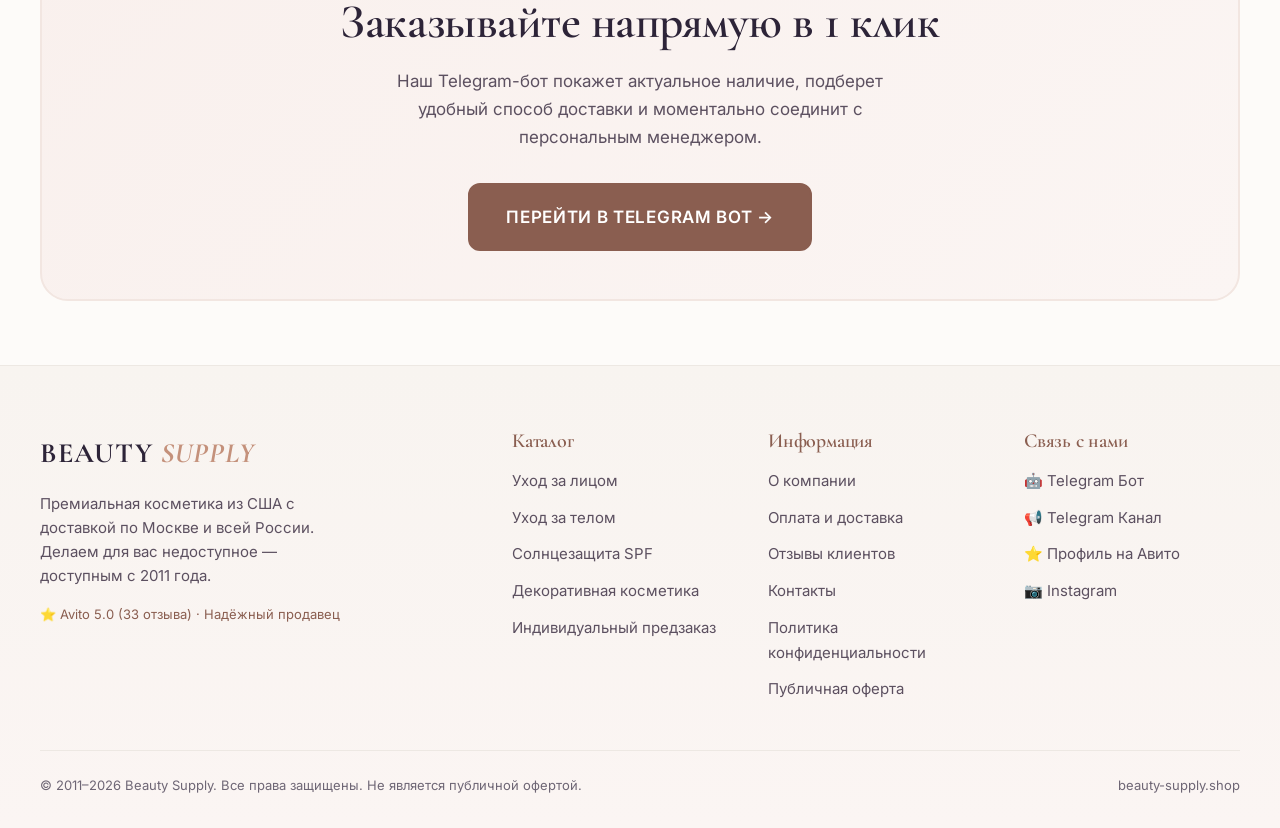
==== commit 47fd05c7: "Аудит 15.08.2026: карусели фото в каталоге, новые люксовые изображения SPF 75 и Biotech, фиксы cooki" ====
--- a/index.html
+++ b/index.html
@@ -326,13 +326,17 @@
     (function () {
       var banner = document.getElementById('cookie-banner');
       var btn = document.getElementById('cookie-accept');
-      if (!localStorage.getItem('cookies_accepted')) {
+        function lsGet(k) { try { return window.localStorage.getItem(k); } catch (err) { return null; } }
+      function lsSet(k, v) { try { window.localStorage.setItem(k, v); } catch (err) {} }
+      if (banner && !lsGet('cookies_accepted')) {
         banner.removeAttribute('hidden');
       }
-      btn.addEventListener('click', function () {
-        localStorage.setItem('cookies_accepted', '1');
-        banner.setAttribute('hidden', '');
-      });
+      if (btn) {
+        btn.addEventListener('click', function () {
+          lsSet('cookies_accepted', '1');
+          banner.setAttribute('hidden', '');
+        });
+      }
     }());
   </script>
 </body>
--- a/styles/main.css
+++ b/styles/main.css
@@ -243,6 +243,119 @@
   transform: scale(1.05);
 }
 
+/* === Card Image Carousel (left/right swiping) === */
+.card-carousel {
+  position: absolute;
+  inset: 0;
+  overflow: hidden;
+}
+
+.card-carousel-link {
+  display: block;
+  width: 100%;
+  height: 100%;
+}
+
+.card-carousel-track {
+  display: flex;
+  width: 100%;
+  height: 100%;
+  transition: transform 0.45s cubic-bezier(0.22, 0.61, 0.36, 1);
+  will-change: transform;
+}
+
+.card-carousel-slide {
+  flex: 0 0 100%;
+  width: 100%;
+  height: 100%;
+  object-fit: cover;
+  background-color: var(--color-surface-elevated);
+  transition: transform var(--transition-slow);
+}
+
+.product-card:hover .card-carousel-slide {
+  transform: scale(1.04);
+}
+
+.card-carousel-btn {
+  position: absolute;
+  top: 50%;
+  transform: translateY(-50%);
+  z-index: 3;
+  width: 34px;
+  height: 34px;
+  display: flex;
+  align-items: center;
+  justify-content: center;
+  border: 1px solid var(--color-border);
+  border-radius: 50%;
+  background: rgba(255, 255, 255, 0.92);
+  color: var(--color-primary);
+  cursor: pointer;
+  box-shadow: 0 2px 10px rgba(45, 36, 56, 0.18);
+  opacity: 0.9;
+  transition: opacity 0.2s ease, background 0.2s ease, color 0.2s ease;
+  padding: 0;
+}
+
+.card-carousel-prev { left: 8px; }
+.card-carousel-next { right: 8px; }
+
+.card-carousel-btn:hover,
+.card-carousel-btn:focus-visible {
+  opacity: 1;
+  background: var(--color-accent);
+  border-color: var(--color-accent);
+  color: #FFFFFF;
+}
+
+@media (hover: hover) {
+  .card-carousel-btn { opacity: 0; }
+  .product-card:hover .card-carousel-btn,
+  .product-card:focus-within .card-carousel-btn { opacity: 0.9; }
+  .product-card:hover .card-carousel-btn:hover,
+  .card-carousel-btn:focus-visible { opacity: 1; }
+}
+
+.card-carousel-dots {
+  position: absolute;
+  left: 0;
+  right: 0;
+  bottom: 10px;
+  z-index: 3;
+  display: flex;
+  justify-content: center;
+  gap: 5px;
+  pointer-events: none;
+}
+
+.card-carousel-dot {
+  width: 7px;
+  height: 7px;
+  border-radius: 50%;
+  background: rgba(45, 36, 56, 0.25);
+  transition: background 0.2s ease, transform 0.2s ease;
+}
+
+.card-carousel-dot.active {
+  background: var(--color-accent);
+  transform: scale(1.25);
+}
+
+.card-carousel-counter {
+  position: absolute;
+  right: 10px;
+  bottom: 8px;
+  z-index: 3;
+  font-size: var(--text-xs);
+  font-weight: 600;
+  color: var(--color-primary-light);
+  background: rgba(255, 255, 255, 0.85);
+  border-radius: 999px;
+  padding: 2px 8px;
+  pointer-events: none;
+}
+
 .product-card-badges {
   position: absolute;
   top: var(--space-3);
@@ -787,6 +900,7 @@
 }
 
 .product-gallery {
+  position: relative;
   background: var(--color-surface);
   border: 1px solid var(--color-border);
   border-radius: var(--radius-lg);
@@ -800,6 +914,44 @@
   height: auto;
   border-radius: var(--radius-md);
   margin: 0 auto;
+}
+
+/* Left/right arrows for the product page gallery */
+.gallery-arrow {
+  position: absolute;
+  top: 40%;
+  transform: translateY(-50%);
+  z-index: 4;
+  width: 42px;
+  height: 42px;
+  display: flex;
+  align-items: center;
+  justify-content: center;
+  border: 1px solid var(--color-border);
+  border-radius: 50%;
+  background: rgba(255, 255, 255, 0.94);
+  color: var(--color-primary);
+  cursor: pointer;
+  box-shadow: 0 2px 12px rgba(45, 36, 56, 0.18);
+  transition: background 0.2s ease, color 0.2s ease, border-color 0.2s ease;
+  padding: 0;
+}
+
+.gallery-arrow:hover,
+.gallery-arrow:focus-visible {
+  background: var(--color-accent);
+  border-color: var(--color-accent);
+  color: #FFFFFF;
+}
+
+.gallery-arrow-prev { left: 10px; }
+.gallery-arrow-next { right: 10px; }
+
+#gallery-counter {
+  position: absolute;
+  top: 14px;
+  right: 14px;
+  z-index: 4;
 }
 
 .product-specs {
